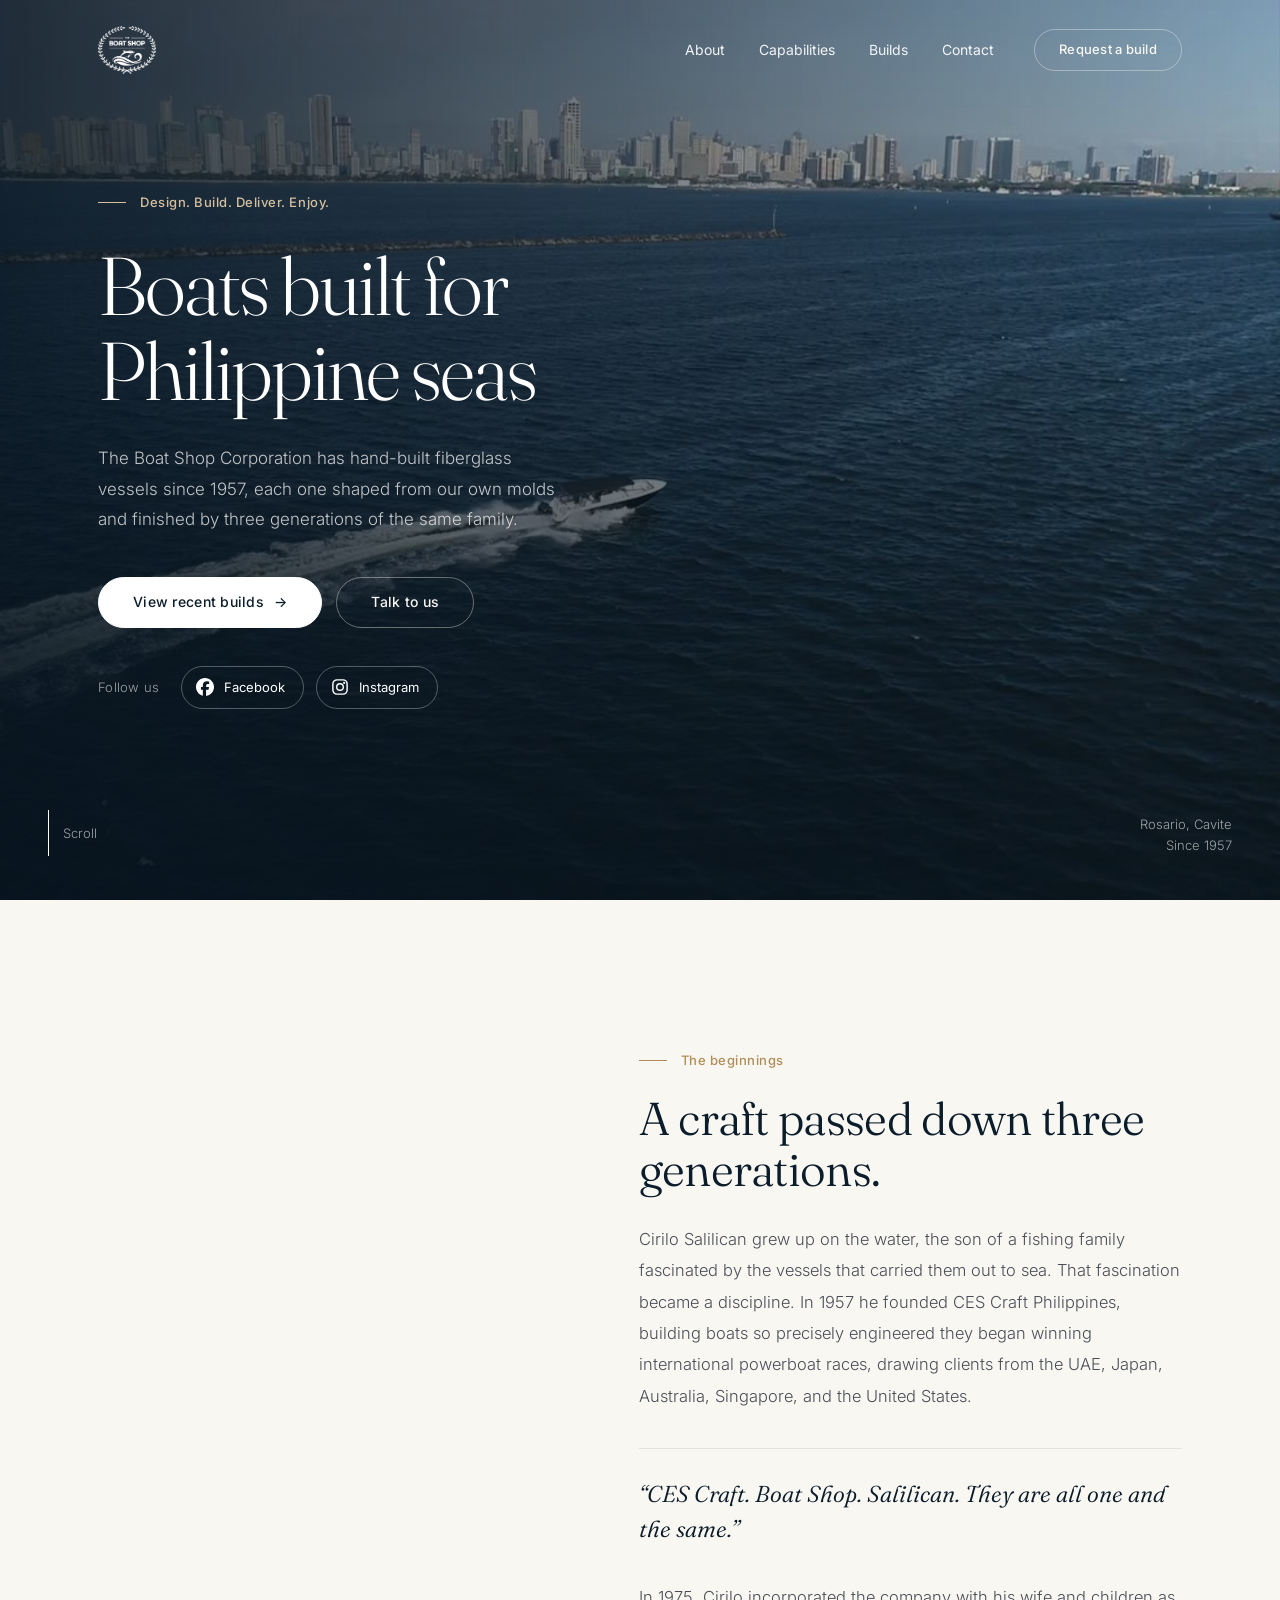
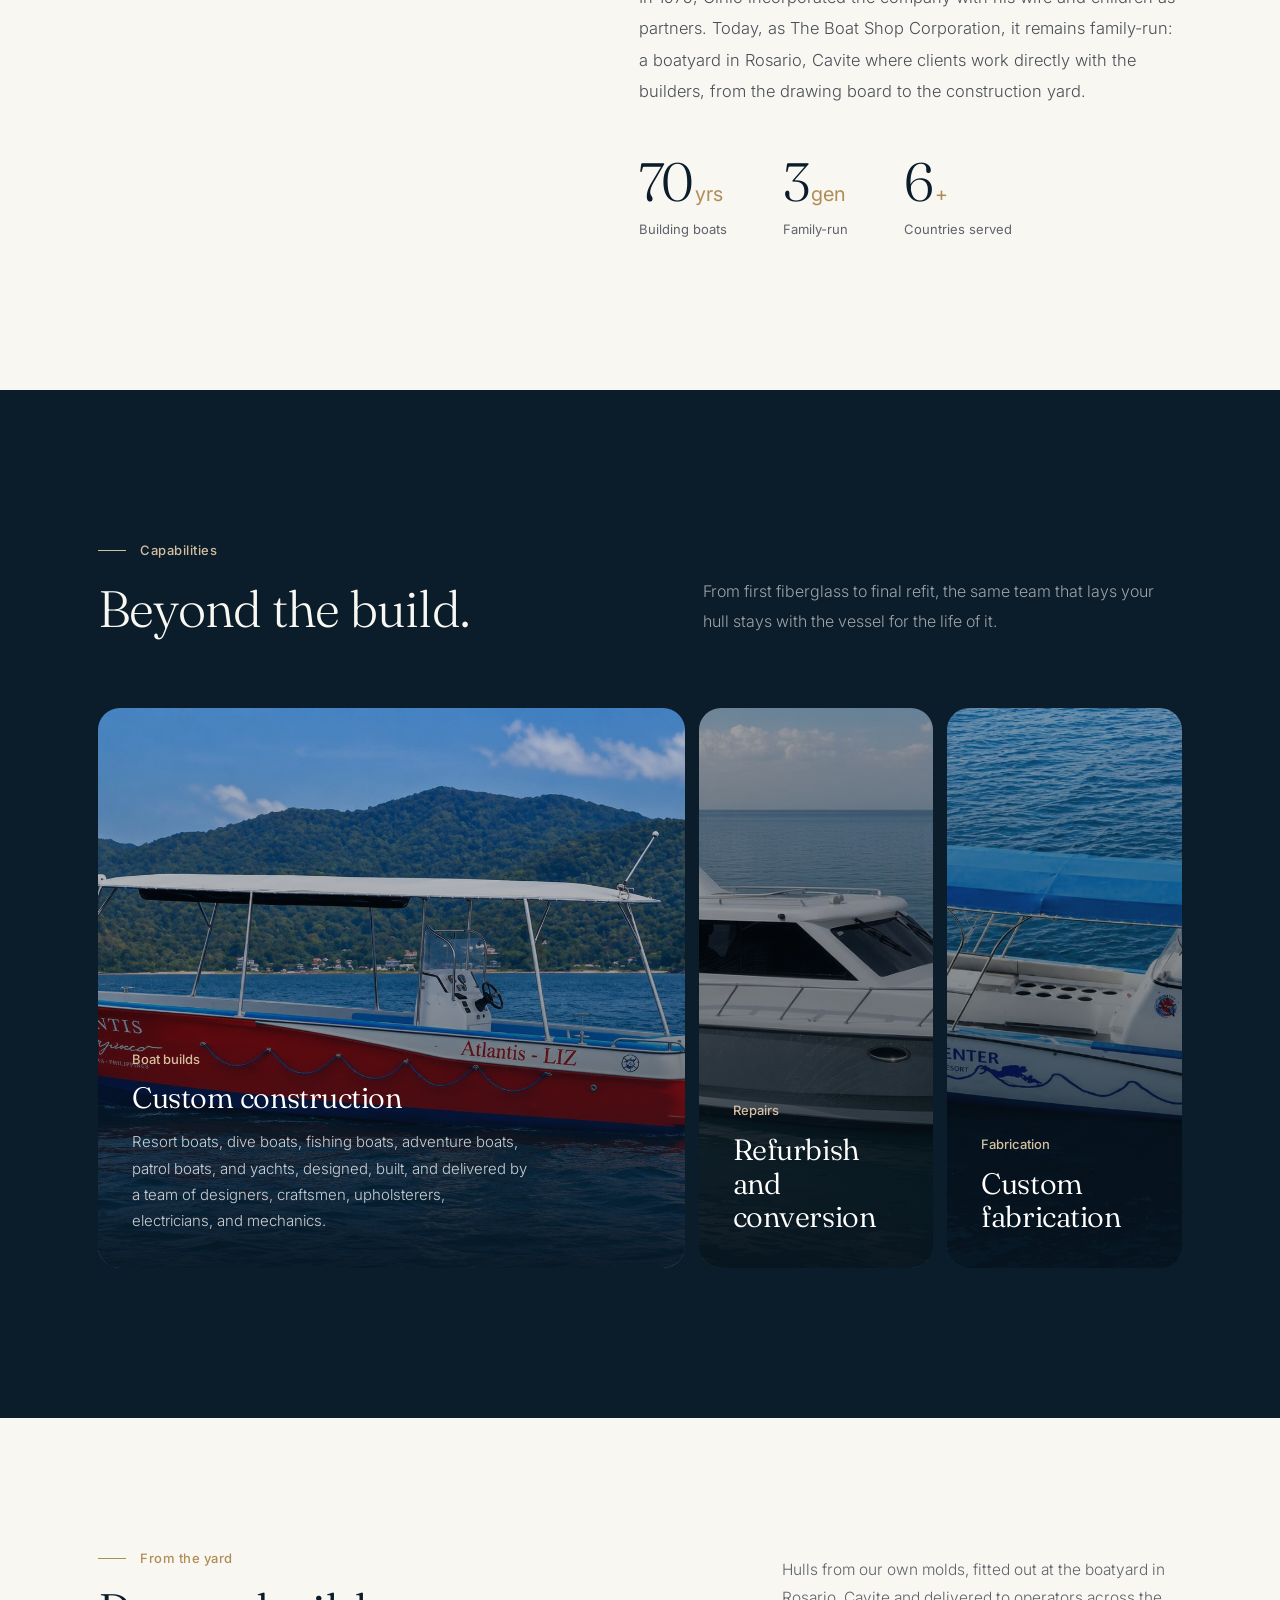
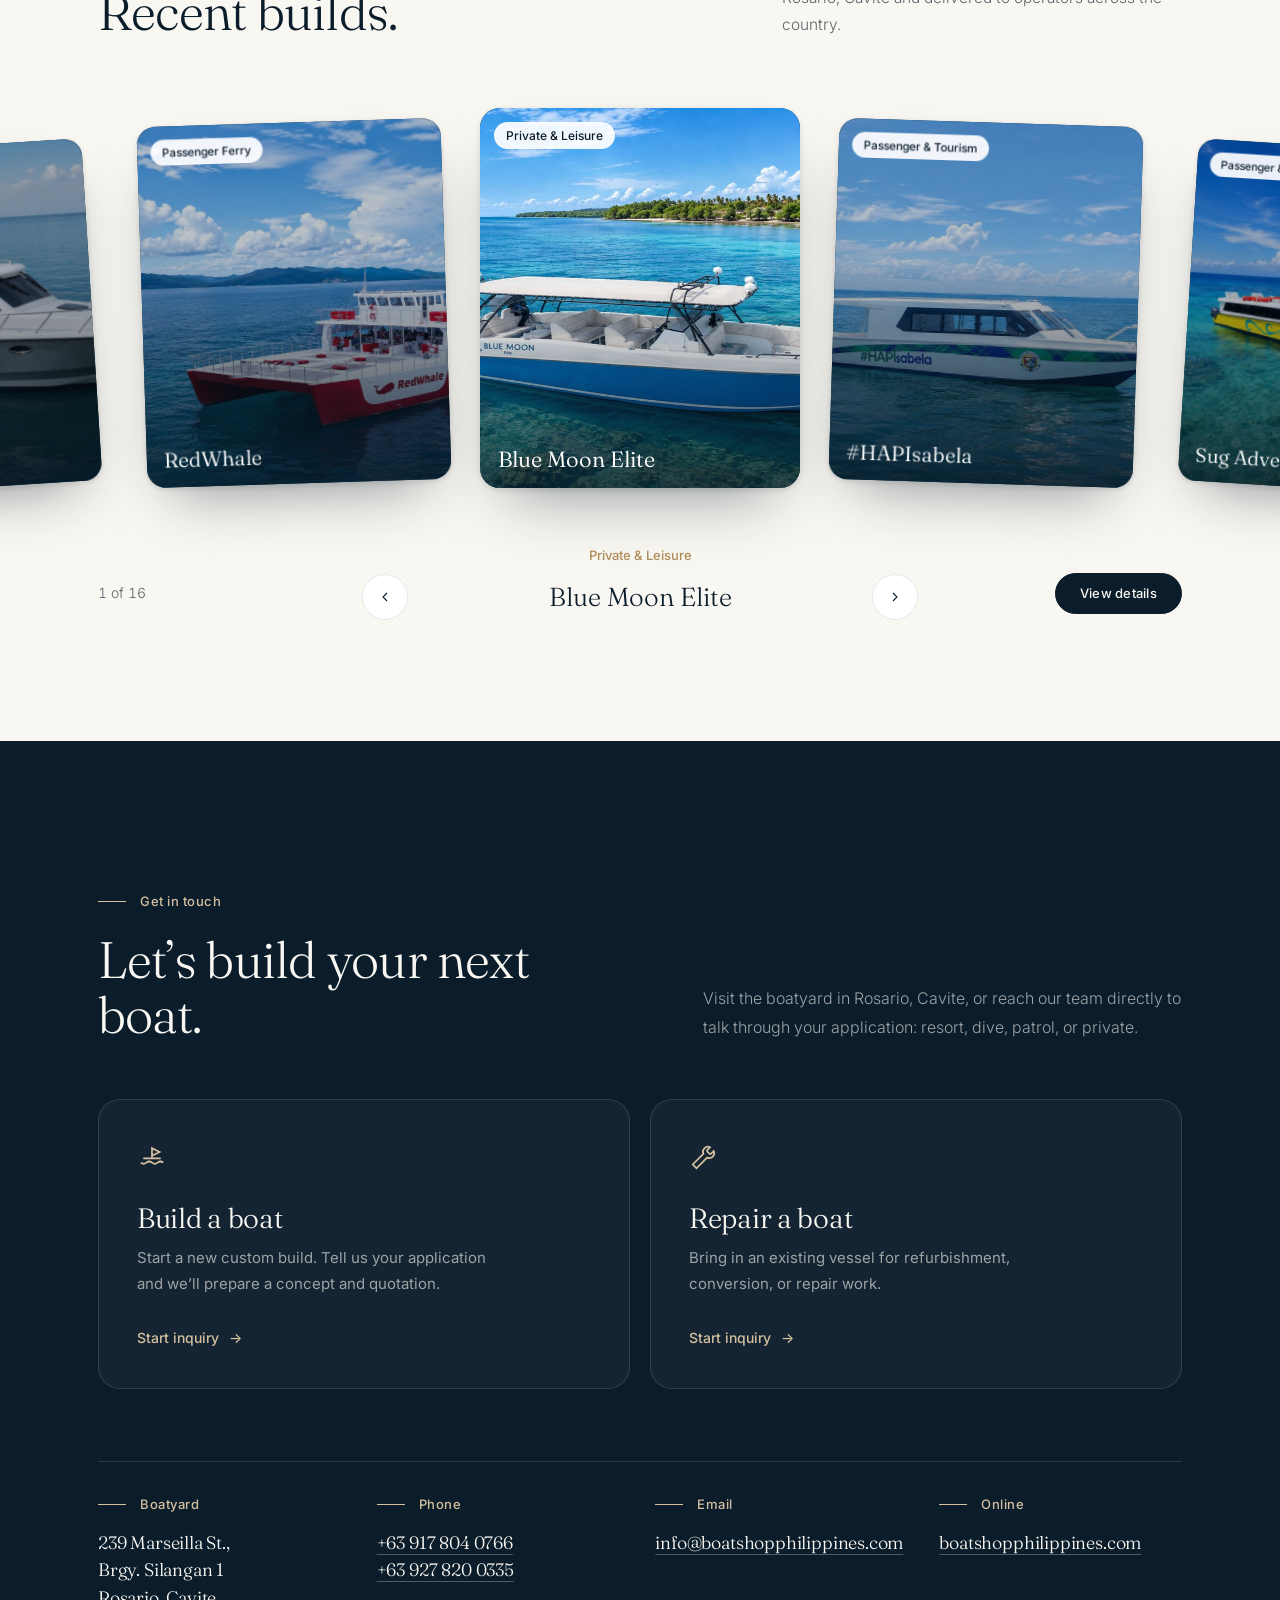
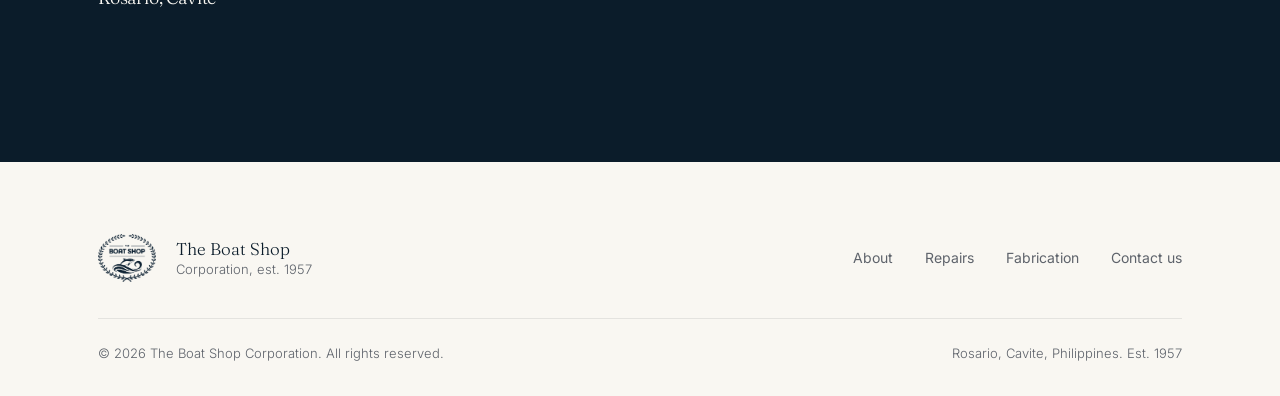
==== index.html @ 8d0f65b3 "Add files via upload" ====
<!DOCTYPE html>
<html lang="en">
<head>
<meta charset="UTF-8"/>
<meta name="viewport" content="width=device-width, initial-scale=1.0"/>
<title>The Boat Shop Corporation | Fiberglass Boat Builders Since 1957</title>
<link rel="icon" type="image/png" href="assets/images/favicon.png"/>
<meta name="description" content="The Boat Shop Corporation is a Filipino, family-run boatbuilder established in 1957. Explore custom fiberglass boats for transport, rescue, dive, patrol, fishing, and leisure in Rosario, Cavite."/>
<meta name="theme-color" content="#0b1c2a"/>
<meta property="og:type" content="website"/>
<meta property="og:title" content="The Boat Shop Corporation | Built for Philippine Seas"/>
<meta property="og:description" content="Custom fiberglass boats, repairs, and marine fabrication from a family-run Filipino boatbuilder since 1957."/>
<meta property="og:image" content="assets/images/hero-poster.jpg"/>
<meta name="twitter:card" content="summary_large_image"/>
<link rel="preconnect" href="https://fonts.googleapis.com">
<link rel="preconnect" href="https://fonts.gstatic.com" crossorigin>
<link href="https://fonts.googleapis.com/css2?family=Fraunces:opsz,wght@9..144,300;9..144,340;9..144,400&family=Inter:wght@300;400;500&display=swap" rel="stylesheet">
<script>
  document.documentElement.classList.add('js');
  try { if (sessionStorage.getItem('tbsc-intro')) document.documentElement.classList.add('no-intro'); } catch (e) {}
</script>
<link rel="stylesheet" href="css/styles.css">
</head>
<body>

<div class="intro" id="intro" aria-hidden="true">
  <img src="assets/images/logo-white.png" alt=""/>
  <div class="bar"></div>
</div>
<div class="progress" id="progress" aria-hidden="true"></div>

<header id="site-header">
  <div class="nav-inner">
    <a href="#top" class="logo-mark" aria-label="The Boat Shop Corporation, home">
      <img class="logo-white-img" src="assets/images/logo-white.png" alt="The Boat Shop Corporation crest"/>
      <img class="logo-navy-img" src="assets/images/logo-navy.png" alt=""/>
    </a>
    <div class="nav-links">
      <nav id="primary-navigation" aria-label="Main navigation">
        <ul>
          <li><a href="#legacy">About</a></li>
          <li><a href="#capabilities">Capabilities</a></li>
          <li><a href="#gallery">Builds</a></li>
          <li><a href="#contact">Contact</a></li>
        </ul>
      </nav>
      <button type="button" class="btn btn-ghost btn-sm js-inquiry-trigger" data-form-url="https://docs.google.com/forms/d/e/1FAIpQLSdglZTCsjjjnS9Xz04HMgk5vo55dq-pGL-_iDdlhTLxzVGUOg/viewform">Request a build</button>
    </div>
    <button class="menu-toggle" type="button" aria-label="Open navigation menu" aria-expanded="false" aria-controls="primary-navigation"><span class="menu-icon" aria-hidden="true">&#9776;</span></button>
  </div>
</header>

<main id="top">

<section class="hero">
  <div class="hero-bg" id="hero-bg">
    <video class="hero-video" id="hero-video" muted loop playsinline preload="metadata" poster="assets/images/hero-poster.jpg" aria-hidden="true"></video>
  </div>
  <div class="hero-inner" id="hero-inner">
    <div class="label hero-fade" style="--d:.05s">Design. Build. Deliver. Enjoy.</div>
    <h1 class="split" id="hero-title">Boats built for <br/>Philippine seas</h1>
    <p class="hero-fade" style="--d:.55s">The Boat Shop Corporation has hand-built fiberglass vessels since 1957, each one shaped from our own molds and finished by three generations of the same family.</p>
    <div class="hero-actions hero-fade" style="--d:.7s">
      <a href="#gallery" class="btn btn-solid"><span>View recent builds</span><span class="arrow" aria-hidden="true">&rarr;</span></a>
      <button type="button" class="btn btn-ghost js-inquiry-trigger" data-form-url="https://docs.google.com/forms/d/e/1FAIpQLSdglZTCsjjjnS9Xz04HMgk5vo55dq-pGL-_iDdlhTLxzVGUOg/viewform">Talk to us</button>
    </div>
    <div class="hero-social hero-fade" style="--d:.85s">
      <span class="hero-social-label">Follow us</span>
      <div class="social-links">
        <a class="social-link" href="https://www.facebook.com/boatshopphilippines" target="_blank" rel="noopener noreferrer" aria-label="The Boat Shop Corporation on Facebook"><svg viewBox="0 0 24 24" width="22" height="22" fill="currentColor" aria-hidden="true" focusable="false"><path d="M9.101 23.691v-7.98H6.627v-3.667h2.474v-1.58c0-4.085 1.848-5.978 5.858-5.978.401 0 .955.042 1.468.103a8.68 8.68 0 0 1 1.141.195v3.325a8.623 8.623 0 0 0-.653-.036 26.805 26.805 0 0 0-.733-.009c-.707 0-1.259.096-1.675.309a1.686 1.686 0 0 0-.679.622c-.258.42-.374.995-.374 1.752v1.297h3.919l-.386 2.103-.287 1.564h-3.246v8.245C19.396 23.238 24 18.179 24 12.044c0-6.627-5.373-12-12-12s-12 5.373-12 12c0 5.628 3.874 10.35 9.101 11.647Z"/></svg><span>Facebook</span></a>
        <a class="social-link" href="https://www.instagram.com/theboatshopcorporation/" target="_blank" rel="noopener noreferrer" aria-label="The Boat Shop Corporation on Instagram"><svg viewBox="0 0 24 24" width="22" height="22" fill="none" stroke="currentColor" stroke-width="1.9" stroke-linecap="round" stroke-linejoin="round" aria-hidden="true" focusable="false"><rect x="2.5" y="2.5" width="19" height="19" rx="5.5"/><circle cx="12" cy="12" r="4.4"/><circle cx="17.6" cy="6.4" r="0.6" fill="currentColor"/></svg><span>Instagram</span></a>
      </div>
    </div>
  </div>
  <div class="scroll-cue hero-fade" style="--d:1s"><i aria-hidden="true"></i><span>Scroll</span></div>
  <div class="hero-since hero-fade" style="--d:1s">Rosario, Cavite<br/>Since 1957</div>
</section>

<section id="legacy" class="section">
  <div class="wrap">
    <div class="legacy-grid">
      <div class="legacy-photo reveal-clip">
        <img src="https://boatshopphilippines.com/wp-content/uploads/2017/10/boatshop-shop.jpg" loading="lazy" decoding="async" alt="Inside The Boat Shop Corporation boatyard" id="legacy-img"/>
      </div>
      <div class="legacy-text">
        <div class="label fade">The beginnings</div>
        <h2 class="split">A craft passed down three generations.</h2>
        <p class="fade">Cirilo Salilican grew up on the water, the son of a fishing family fascinated by the vessels that carried them out to sea. That fascination became a discipline. In 1957 he founded CES Craft Philippines, building boats so precisely engineered they began winning international powerboat races, drawing clients from the UAE, Japan, Australia, Singapore, and the United States.</p>
        <p class="legacy-quote fade">&ldquo;CES Craft. Boat Shop. Salilican. They are all one and the same.&rdquo;</p>
        <p class="fade">In 1975, Cirilo incorporated the company with his wife and children as partners. Today, as The Boat Shop Corporation, it remains family-run: a boatyard in Rosario, Cavite where clients work directly with the builders, from the drawing board to the construction yard.</p>
        <div class="stat-row fade">
          <div class="stat"><div class="num"><b data-count="70" style="font-weight:inherit">70</b><span class="u">yrs</span></div><div class="txt">Building boats</div></div>
          <div class="stat"><div class="num"><b data-count="3" style="font-weight:inherit">3</b><span class="u">gen</span></div><div class="txt">Family-run</div></div>
          <div class="stat"><div class="num"><b data-count="6" style="font-weight:inherit">6</b><span class="u">+</span></div><div class="txt">Countries served</div></div>
        </div>
      </div>
    </div>
  </div>
</section>

<section id="capabilities" class="section navy-bg light-on-dark">
  <div class="wrap">
    <div class="head-row">
      <div>
        <div class="label fade">Capabilities</div>
        <h2 class="split">Beyond the build.</h2>
      </div>
      <p class="lead fade">From first fiberglass to final refit, the same team that lays your hull stays with the vessel for the life of it.</p>
    </div>
    <div class="caps fade" id="caps">
      <article class="cap active" tabindex="0">
        <img src="assets/images/builds/atlantis-liz.jpg" alt="" loading="lazy"/>
        <div class="cap-body">
          <span class="cap-tag">Boat builds</span>
          <h3>Custom construction</h3>
          <p>Resort boats, dive boats, fishing boats, adventure boats, patrol boats, and yachts, designed, built, and delivered by a team of designers, craftsmen, upholsterers, electricians, and mechanics.</p>
        </div>
      </article>
      <article class="cap" tabindex="0">
        <img src="assets/images/builds/manilyn-reyes.jpg" alt="" loading="lazy"/>
        <div class="cap-body">
          <span class="cap-tag">Repairs</span>
          <h3>Refurbish and conversion</h3>
          <p>Upgrading onboard technology, refurbishing interiors, and modernizing hull designs to bring existing vessels up to current standards.</p>
        </div>
      </article>
      <article class="cap" tabindex="0">
        <img src="assets/images/builds/blue-paradive-center.jpg" alt="" loading="lazy"/>
        <div class="cap-body">
          <span class="cap-tag">Fabrication</span>
          <h3>Custom fabrication</h3>
          <p>Bimini tops, wakeboard towers, boat trailers, and structural fiberglass and metal work built to withstand marine environments.</p>
        </div>
      </article>
    </div>
  </div>
</section>

<section id="gallery" class="builds" aria-label="Recent builds">
  <div class="builds-pin">
    <div class="builds-head">
      <div>
        <div class="label fade">From the yard</div>
        <h2 class="split">Recent builds.</h2>
      </div>
      <p class="fade">Hulls from our own molds, fitted out at the boatyard in Rosario, Cavite and delivered to operators across the country.</p>
    </div>
    <div class="deck" id="deck">
        <button type="button" class="card" data-i="0" data-name="Blue Moon Elite" data-app="Private &amp; Leisure" data-engines="2" data-where="" aria-label="Blue Moon Elite, Private &amp; Leisure. View details">
          <img src="assets/images/builds/blue-moon-elite.jpg" alt="Blue Moon Elite, The Boat Shop Corporation build" loading="lazy" decoding="async"/>
          <span class="card-pill">Private &amp; Leisure</span>
          <span class="card-name">Blue Moon Elite</span>
        </button>
        <button type="button" class="card" data-i="1" data-name="#HAPIsabela" data-app="Passenger &amp; Tourism" data-engines="1" data-where="Province of Isabela, Philippines" aria-label="#HAPIsabela, Passenger &amp; Tourism. View details">
          <img src="assets/images/builds/hapisabela.jpg" alt="#HAPIsabela, The Boat Shop Corporation build" loading="lazy" decoding="async"/>
          <span class="card-pill">Passenger &amp; Tourism</span>
          <span class="card-name">#HAPIsabela</span>
        </button>
        <button type="button" class="card" data-i="2" data-name="Sug Adventurer" data-app="Passenger &amp; Tour" data-engines="" data-where="" aria-label="Sug Adventurer, Passenger &amp; Tour. View details">
          <img src="assets/images/builds/sug-adventurer.jpg" alt="Sug Adventurer, The Boat Shop Corporation build" loading="lazy" decoding="async"/>
          <span class="card-pill">Passenger &amp; Tour</span>
          <span class="card-name">Sug Adventurer</span>
        </button>
        <button type="button" class="card" data-i="3" data-name="ABL" data-app="Dive &amp; Sportfishing" data-engines="2" data-where="" aria-label="ABL, Dive &amp; Sportfishing. View details">
          <img src="assets/images/builds/abl.jpg" alt="ABL, The Boat Shop Corporation build" loading="lazy" decoding="async"/>
          <span class="card-pill">Dive &amp; Sportfishing</span>
          <span class="card-name">ABL</span>
        </button>
        <button type="button" class="card" data-i="4" data-name="Atlantis – LIZ" data-app="Dive Operators" data-engines="1" data-where="Puerto Galera, Oriental Mindoro" aria-label="Atlantis – LIZ, Dive Operators. View details">
          <img src="assets/images/builds/atlantis-liz.jpg" alt="Atlantis – LIZ, The Boat Shop Corporation build" loading="lazy" decoding="async"/>
          <span class="card-pill">Dive Operators</span>
          <span class="card-name">Atlantis – LIZ</span>
        </button>
        <button type="button" class="card" data-i="5" data-name="Blue Paradive Center" data-app="Dive Operators" data-engines="1" data-where="" aria-label="Blue Paradive Center, Dive Operators. View details">
          <img src="assets/images/builds/blue-paradive-center.jpg" alt="Blue Paradive Center, The Boat Shop Corporation build" loading="lazy" decoding="async"/>
          <span class="card-pill">Dive Operators</span>
          <span class="card-name">Blue Paradive Center</span>
        </button>
        <button type="button" class="card" data-i="6" data-name="Tech Asia" data-app="Dive &amp; Beach Operations" data-engines="" data-where="" aria-label="Tech Asia, Dive &amp; Beach Operations. View details">
          <img src="assets/images/builds/tech-asia.jpg" alt="Tech Asia, The Boat Shop Corporation build" loading="lazy" decoding="async"/>
          <span class="card-pill">Dive &amp; Beach Operations</span>
          <span class="card-name">Tech Asia</span>
        </button>
        <button type="button" class="card" data-i="7" data-name="Patrol Boat — Outrigger" data-app="Security &amp; Government" data-engines="1" data-where="" aria-label="Patrol Boat — Outrigger, Security &amp; Government. View details">
          <img src="assets/images/builds/patrol-boat-outrigger.jpg" alt="Patrol Boat — Outrigger, The Boat Shop Corporation build" loading="lazy" decoding="async"/>
          <span class="card-pill">Security &amp; Government</span>
          <span class="card-name">Patrol Boat — Outrigger</span>
        </button>
        <button type="button" class="card" data-i="8" data-name="Patrol Boat — Center Console" data-app="Security &amp; Government" data-engines="1" data-where="" aria-label="Patrol Boat — Center Console, Security &amp; Government. View details">
          <img src="assets/images/builds/patrol-boat-center-console.jpg" alt="Patrol Boat — Center Console, The Boat Shop Corporation build" loading="lazy" decoding="async"/>
          <span class="card-pill">Security &amp; Government</span>
          <span class="card-name">Patrol Boat — Center Console</span>
        </button>
        <button type="button" class="card" data-i="9" data-name="Patrol Boat — Cabin Cruiser" data-app="Security &amp; Government" data-engines="2" data-where="" aria-label="Patrol Boat — Cabin Cruiser, Security &amp; Government. View details">
          <img src="assets/images/builds/patrol-boat-cabin-cruiser.jpg" alt="Patrol Boat — Cabin Cruiser, The Boat Shop Corporation build" loading="lazy" decoding="async"/>
          <span class="card-pill">Security &amp; Government</span>
          <span class="card-name">Patrol Boat — Cabin Cruiser</span>
        </button>
        <button type="button" class="card" data-i="10" data-name="Patrol Boat — Tunay at Natural" data-app="Security &amp; Government" data-engines="2" data-where="" aria-label="Patrol Boat — Tunay at Natural, Security &amp; Government. View details">
          <img src="assets/images/builds/patrol-boat-tunay-at-natural.jpg" alt="Patrol Boat — Tunay at Natural, The Boat Shop Corporation build" loading="lazy" decoding="async"/>
          <span class="card-pill">Security &amp; Government</span>
          <span class="card-name">Patrol Boat — Tunay at Natural</span>
        </button>
        <button type="button" class="card" data-i="11" data-name="Sea Ambulance — MDRRMO Panglao" data-app="Medical Evacuation" data-engines="2" data-where="Panglao, Bohol" aria-label="Sea Ambulance — MDRRMO Panglao, Medical Evacuation. View details">
          <img src="assets/images/builds/sea-ambulance-mdrrmo-panglao.jpg" alt="Sea Ambulance — MDRRMO Panglao, The Boat Shop Corporation build" loading="lazy" decoding="async"/>
          <span class="card-pill">Medical Evacuation</span>
          <span class="card-name">Sea Ambulance — MDRRMO Panglao</span>
        </button>
        <button type="button" class="card" data-i="12" data-name="Sea Ambulance — Tunay at Natural" data-app="Medical Evacuation" data-engines="1" data-where="" aria-label="Sea Ambulance — Tunay at Natural, Medical Evacuation. View details">
          <img src="assets/images/builds/sea-ambulance-tunay-at-natural.jpg" alt="Sea Ambulance — Tunay at Natural, The Boat Shop Corporation build" loading="lazy" decoding="async"/>
          <span class="card-pill">Medical Evacuation</span>
          <span class="card-name">Sea Ambulance — Tunay at Natural</span>
        </button>
        <button type="button" class="card" data-i="13" data-name="Calista" data-app="Private &amp; Fishing" data-engines="2" data-where="" aria-label="Calista, Private &amp; Fishing. View details">
          <img src="assets/images/builds/calista.jpg" alt="Calista, The Boat Shop Corporation build" loading="lazy" decoding="async"/>
          <span class="card-pill">Private &amp; Fishing</span>
          <span class="card-name">Calista</span>
        </button>
        <button type="button" class="card" data-i="14" data-name="Manilyn Reyes" data-app="Private &amp; Leisure" data-engines="2" data-where="" aria-label="Manilyn Reyes, Private &amp; Leisure. View details">
          <img src="assets/images/builds/manilyn-reyes.jpg" alt="Manilyn Reyes, The Boat Shop Corporation build" loading="lazy" decoding="async"/>
          <span class="card-pill">Private &amp; Leisure</span>
          <span class="card-name">Manilyn Reyes</span>
        </button>
        <button type="button" class="card" data-i="15" data-name="RedWhale" data-app="Passenger Ferry" data-engines="" data-where="" aria-label="RedWhale, Passenger Ferry. View details">
          <img src="assets/images/builds/redwhale.jpg" alt="RedWhale, The Boat Shop Corporation build" loading="lazy" decoding="async"/>
          <span class="card-pill">Passenger Ferry</span>
          <span class="card-name">RedWhale</span>
        </button>
    </div>
    <div class="builds-foot">
      <div class="deck-count" id="deck-count">1 of 16</div>
      <div class="deck-caption" id="deck-caption" aria-live="polite">
        <div class="c-app" id="c-app">&nbsp;</div>
        <div class="c-row">
          <button type="button" class="m-btn c-arrow" id="deck-prev" aria-label="Previous build"><svg width="16" height="16" viewBox="0 0 24 24" fill="none" stroke="currentColor" stroke-width="1.6" aria-hidden="true"><path d="M15 6l-6 6 6 6"/></svg></button>
          <div class="c-name" id="c-name">&nbsp;</div>
          <button type="button" class="m-btn c-arrow" id="deck-next" aria-label="Next build"><svg width="16" height="16" viewBox="0 0 24 24" fill="none" stroke="currentColor" stroke-width="1.6" aria-hidden="true"><path d="M9 6l6 6-6 6"/></svg></button>
        </div>
      </div>
      <div class="deck-cta"><button type="button" class="btn btn-navy btn-sm" id="deck-open">View details</button></div>
    </div>
  </div>
</section>

<section id="contact" class="section navy-bg light-on-dark">
  <div class="wrap">
    <div class="head-row" style="margin-bottom:56px;">
      <div>
        <div class="label fade">Get in touch</div>
        <h2 class="split">Let&rsquo;s build your next boat.</h2>
      </div>
      <p class="lead fade">Visit the boatyard in Rosario, Cavite, or reach our team directly to talk through your application: resort, dive, patrol, or private.</p>
    </div>
    <div class="inquiry-cards fade">
      <button type="button" class="inquiry-card js-inquiry-trigger" data-form-url="https://docs.google.com/forms/d/e/1FAIpQLSdglZTCsjjjnS9Xz04HMgk5vo55dq-pGL-_iDdlhTLxzVGUOg/viewform">
        <span class="inquiry-icon"><svg width="30" height="30" viewBox="0 0 24 24" fill="none" stroke="currentColor" stroke-width="1.4"><path d="M3 16.5c1.5 1.2 3 1.2 4.5 0s3-1.2 4.5 0 3 1.2 4.5 0 3-1.2 4.5 0"/><path d="M5 13 19 13"/><path d="M12 13V5l6 3-6 3"/></svg></span>
        <span class="inquiry-title">Build a boat</span>
        <span class="inquiry-desc">Start a new custom build. Tell us your application and we&rsquo;ll prepare a concept and quotation.</span>
        <span class="inquiry-arrow">Start inquiry <i aria-hidden="true">&rarr;</i></span>
      </button>
      <button type="button" class="inquiry-card js-inquiry-trigger" data-form-url="https://docs.google.com/forms/d/e/1FAIpQLSdTlH8OLP0uCBGl0tUjUernNv5gksFTtBsg7QxEzMsLUBcDBw/viewform">
        <span class="inquiry-icon"><svg width="30" height="30" viewBox="0 0 24 24" fill="none" stroke="currentColor" stroke-width="1.4"><path d="M14.7 6.3a1 1 0 0 0 0 1.4l1.6 1.6a1 1 0 0 0 1.4 0l2.1-2.1a4 4 0 0 1-5.3 5.3L6 21l-3-3 8.5-8.5a4 4 0 0 1 5.3-5.3l-2.1 2.1z"/></svg></span>
        <span class="inquiry-title">Repair a boat</span>
        <span class="inquiry-desc">Bring in an existing vessel for refurbishment, conversion, or repair work.</span>
        <span class="inquiry-arrow">Start inquiry <i aria-hidden="true">&rarr;</i></span>
      </button>
    </div>
    <div class="contact-grid fade">
      <div class="contact-item"><div class="label">Boatyard</div><div class="val">239 Marseilla St.,<br/>Brgy. Silangan 1<br/>Rosario, Cavite</div></div>
      <div class="contact-item"><div class="label">Phone</div><div class="val"><a href="tel:+639178040766">+63 917 804 0766</a><br/><a href="tel:+639278200335">+63 927 820 0335</a></div></div>
      <div class="contact-item"><div class="label">Email</div><div class="val"><a href="mailto:info@boatshopphilippines.com">info@boatshopphilippines.com</a></div></div>
      <div class="contact-item"><div class="label">Online</div><div class="val"><a href="https://boatshopphilippines.com" target="_blank" rel="noopener noreferrer">boatshopphilippines.com</a></div></div>
    </div>
  </div>
</section>

</main>

<footer>
  <div class="wrap">
    <div class="footer-top">
      <div class="footer-brand">
        <a href="#top" class="logo-mark" aria-label="The Boat Shop Corporation, home"><img class="logo-navy-img" style="opacity:1" src="assets/images/logo-navy.png" alt="The Boat Shop Corporation crest"/></a>
        <span class="footer-name">The Boat Shop<small>Corporation, est. 1957</small></span>
      </div>
      <nav class="footer-nav" aria-label="Footer navigation">
        <ul>
          <li><a href="#legacy">About</a></li>
          <li><a href="#capabilities">Repairs</a></li>
          <li><a href="#capabilities">Fabrication</a></li>
          <li><a href="#contact">Contact us</a></li>
        </ul>
      </nav>
    </div>
    <div class="footer-bottom">
      <span>&copy; 2026 The Boat Shop Corporation. All rights reserved.</span>
      <span>Rosario, Cavite, Philippines. Est. 1957</span>
    </div>
  </div>
</footer>

<!-- Build detail -->
<div class="modal" id="modal" role="dialog" aria-modal="true" aria-labelledby="m-title" aria-hidden="true">
  <div class="modal-scrim" id="modal-scrim"></div>
  <div class="modal-panel" id="modal-panel">
    <button type="button" class="m-btn modal-close" id="m-close" aria-label="Close details"><svg width="16" height="16" viewBox="0 0 24 24" fill="none" stroke="currentColor" stroke-width="1.8" stroke-linecap="round"><path d="M6 6l12 12M18 6 6 18"/></svg></button>
    <div class="modal-media" id="m-media"><img id="m-img" src="" alt=""/></div>
    <div class="modal-body" id="m-body">
      <div class="modal-app" id="m-app"></div>
      <h3 id="m-title"></h3>
      <div class="specs" id="m-specs"></div>
      <p class="modal-note">Length, beam, capacity, engine and fuel details are shared on request, configured to your operation.</p>
      <div class="modal-actions">
        <button type="button" class="btn btn-navy btn-sm js-inquiry-trigger" data-form-url="https://docs.google.com/forms/d/e/1FAIpQLSdglZTCsjjjnS9Xz04HMgk5vo55dq-pGL-_iDdlhTLxzVGUOg/viewform">Ask about a similar build</button>
        <div class="modal-nav">
          <button type="button" class="m-btn" id="m-prev" aria-label="Previous build"><svg width="16" height="16" viewBox="0 0 24 24" fill="none" stroke="currentColor" stroke-width="1.6"><path d="M15 6l-6 6 6 6"/></svg></button>
          <button type="button" class="m-btn" id="m-next" aria-label="Next build"><svg width="16" height="16" viewBox="0 0 24 24" fill="none" stroke="currentColor" stroke-width="1.6"><path d="M9 6l6 6-6 6"/></svg></button>
        </div>
      </div>
    </div>
  </div>
</div>

<script src="js/main.js" defer></script>
</body>
</html>
---- css/styles.css ----
/* ==========================================================================
   The Boat Shop Corporation — premium build
   Tokens, base, components, then one block per section.
   ========================================================================== */

:root{
  --navy:#0B1C2A;
  --navy-deep:#07141F;
  --navy-2:#102a3d;
  --ivory:#F9F7F2;
  --ivory-2:#F0EBE3;
  --brass:#B08D57;
  --brass-light:#D4C0A0;
  --ink:#1A1E24;
  --mute:#5E636B;
  --line:rgba(11,28,42,.09);
  --line-light:rgba(255,255,255,.12);
  --ease-out:cubic-bezier(.2,.8,.2,1);
  --ease-io:cubic-bezier(.7,0,.2,1);
  --radius:22px;
  --gutter:48px;
  --display:'Fraunces',Georgia,serif;
}

*{box-sizing:border-box;}
html{scroll-behavior:smooth; scroll-padding-top:88px;}
body{
  margin:0; background:var(--ivory); color:var(--ink);
  font-family:'Inter',system-ui,sans-serif; font-weight:300; line-height:1.6;
  -webkit-font-smoothing:antialiased; -moz-osx-font-smoothing:grayscale; text-rendering:optimizeLegibility;
}
body.is-locked{overflow:hidden;}
h1,h2,h3,h4{font-family:var(--display); font-weight:340; margin:0; letter-spacing:-.015em; color:var(--navy);}
a{color:inherit; text-decoration:none;}
img{max-width:100%; display:block;}
button{font-family:inherit;}
::selection{color:#fff; background:#8b744f;}
a:focus-visible, button:focus-visible, [tabindex]:focus-visible{outline:2px solid var(--brass); outline-offset:4px;}
.sr-only{position:absolute; width:1px; height:1px; overflow:hidden; clip:rect(0 0 0 0); white-space:nowrap;}

.wrap{max-width:1180px; margin:0 auto; padding:0 var(--gutter);}
.section{padding:150px 0;}
.navy-bg{background:var(--navy); color:var(--ivory);}
.navy-bg h2,.navy-bg h3{color:var(--ivory);}

/* Small label: sentence case, brass, with a short rule */
.label{
  font-size:13px; letter-spacing:.04em; font-weight:500; color:var(--brass);
  display:flex; align-items:center; gap:14px;
}
.label::before{content:''; width:28px; height:1px; background:currentColor; flex-shrink:0;}
.light-on-dark .label,.hero .label{color:var(--brass-light);}

/* ---------- Buttons ---------- */
.btn{
  position:relative; overflow:hidden; isolation:isolate;
  display:inline-flex; align-items:center; justify-content:center; gap:10px;
  padding:16px 34px; border-radius:999px;
  font-size:14px; line-height:1.2; letter-spacing:.02em; font-weight:500;
  border:1px solid transparent; cursor:pointer; -webkit-appearance:none; appearance:none;
  transition:color .45s var(--ease-out), border-color .45s var(--ease-out), transform .45s var(--ease-out);
  touch-action:manipulation;
}
.btn::before{
  content:''; position:absolute; inset:0; z-index:-1; border-radius:inherit;
  transform:translateY(101%); transition:transform .55s var(--ease-out);
}
.btn:hover::before,.btn:focus-visible::before{transform:translateY(0);}
.btn-solid{background:#fff; color:var(--navy); border-color:#fff;}
.btn-solid::before{background:var(--brass-light);}
.btn-ghost{background:transparent; color:var(--ivory); border-color:rgba(249,247,242,.38);}
.btn-ghost::before{background:rgba(249,247,242,.14);}
.btn-ghost:hover{border-color:var(--ivory);}
.btn-navy{background:var(--navy); color:var(--ivory); border-color:var(--navy);}
.btn-navy::before{background:var(--brass);}
.btn-sm{padding:12px 24px; font-size:13px;}
.btn .arrow{display:inline-block; transition:transform .45s var(--ease-out);}
.btn:hover .arrow{transform:translateX(4px);}

/* ---------- Motion primitives (only active when JS has loaded) ---------- */
.js .fade{opacity:0; transform:translateY(16px); transition:opacity .9s var(--ease-out), transform .9s var(--ease-out); transition-delay:var(--d,0s);}
.js .fade.in{opacity:1; transform:none;}

.w{display:inline-block; overflow:hidden; vertical-align:top; padding-bottom:.12em; margin-bottom:-.12em;}
.w > span{display:inline-block;}
.js .split .w > span{transform:translateY(112%); transition:transform 1.05s var(--ease-out); transition-delay:calc(var(--i,0) * 55ms + var(--base,0ms));}
.js .split.in .w > span{transform:none;}

/* ---------- Scroll progress ---------- */
.progress{position:fixed; left:0; top:0; height:2px; width:100%; z-index:1100; background:var(--brass); transform:scaleX(0); transform-origin:0 50%; pointer-events:none;}

/* ---------- Intro curtain ---------- */
.intro{
  position:fixed; inset:0; z-index:2000; background:var(--navy-deep);
  display:none; align-items:center; justify-content:center; flex-direction:column; gap:22px;
  transition:transform 1s var(--ease-io);
}
.js .intro{display:flex;}
.js.no-intro .intro{display:none;}
.intro img{width:92px; opacity:0; transform:translateY(10px); animation:introLogo .9s .15s var(--ease-out) forwards;}
.intro .bar{width:120px; height:1px; background:rgba(255,255,255,.18); position:relative; overflow:hidden;}
.intro .bar::after{content:''; position:absolute; inset:0; background:var(--brass-light); transform:translateX(-100%); animation:introBar 1.1s .25s var(--ease-io) forwards;}
.intro.out{transform:translateY(-100%);}
@keyframes introLogo{to{opacity:1; transform:none;}}
@keyframes introBar{to{transform:none;}}

/* ---------- Header ---------- */
#site-header{
  position:fixed; top:0; left:0; right:0; z-index:1000; padding:26px 0;
  transition:transform .6s var(--ease-out), background .4s ease, padding .4s ease, box-shadow .4s ease;
}
#site-header.solid{
  background:rgba(249,247,242,.86); backdrop-filter:blur(18px) saturate(1.3); -webkit-backdrop-filter:blur(18px) saturate(1.3);
  padding:12px 0; box-shadow:0 1px 0 var(--line);
}
#site-header.hide{transform:translateY(-110%);}
.nav-inner{display:flex; align-items:center; justify-content:space-between; max-width:1180px; margin:0 auto; padding:0 var(--gutter);}
.logo-mark{display:block; position:relative; height:48px; width:58px;}
.logo-mark img{height:48px; width:auto; position:absolute; left:0; top:0; transition:opacity .45s ease;}
.logo-mark .logo-navy-img{opacity:0;}
#site-header.solid .logo-white-img{opacity:0;}
#site-header.solid .logo-navy-img{opacity:1;}
.nav-links{display:flex; align-items:center; gap:40px;}
nav ul{list-style:none; display:flex; gap:34px; margin:0; padding:0;}
nav a{position:relative; color:rgba(255,255,255,.92); font-size:14px; font-weight:400; transition:color .4s ease;}
nav a::after{content:''; position:absolute; left:0; right:0; bottom:-5px; height:1px; background:currentColor; transform:scaleX(0); transform-origin:100% 50%; transition:transform .5s var(--ease-out);}
nav a:hover::after{transform:scaleX(1); transform-origin:0 50%;}
#site-header.solid nav a{color:var(--navy);}
#site-header.solid .btn-ghost{color:var(--navy); border-color:rgba(11,28,42,.3);}
#site-header.solid .btn-ghost::before{background:rgba(11,28,42,.07);}
#site-header.solid .btn-ghost:hover{border-color:var(--navy);}
.menu-toggle{display:none;}

/* ---------- Hero ---------- */
.hero{position:relative; height:100vh; min-height:700px; display:flex; align-items:center; overflow:hidden; background:var(--navy-deep);}
.hero-bg{position:absolute; inset:-6% 0 -6%; will-change:transform; background:#0b1c2a url('../assets/images/hero-poster.jpg') center/cover no-repeat;}
.hero-video{position:absolute; inset:0; width:100%; height:100%; object-fit:cover; object-position:center 40%;}
.hero-bg::after{
  content:''; position:absolute; inset:0; pointer-events:none;
  background:linear-gradient(90deg, rgba(7,20,31,.84) 0%, rgba(7,20,31,.55) 48%, rgba(7,20,31,.14) 100%), linear-gradient(0deg, rgba(7,20,31,.6), transparent 55%);
}
.hero-inner{position:relative; z-index:2; width:100%; max-width:1180px; margin:0 auto; padding:0 var(--gutter); will-change:transform,opacity;}
.hero .label{margin-bottom:30px;}
.hero h1{color:#fff; font-size:clamp(44px,6.4vw,92px); line-height:1.04; font-weight:300; letter-spacing:-.025em; max-width:17ch;}
.hero p{color:rgba(255,255,255,.74); font-size:17px; line-height:1.8; max-width:46ch; margin:30px 0 42px;}
.hero-actions{display:flex; gap:14px; flex-wrap:wrap;}
.scroll-cue{position:absolute; left:var(--gutter); bottom:44px; z-index:2; display:flex; align-items:center; gap:14px; color:rgba(255,255,255,.6); font-size:13px;}
.scroll-cue i{display:block; width:1px; height:46px; background:rgba(255,255,255,.25); position:relative; overflow:hidden;}
.scroll-cue i::after{content:''; position:absolute; left:0; top:0; width:1px; height:100%; background:#fff; animation:cue 2.4s var(--ease-io) infinite;}
@keyframes cue{0%{transform:translateY(-100%);}60%,100%{transform:translateY(100%);}}
.hero-since{position:absolute; right:var(--gutter); bottom:44px; z-index:2; color:rgba(255,255,255,.6); font-size:13px; text-align:right;}

.hero-social{display:flex; align-items:center; gap:22px; flex-wrap:wrap; margin-top:38px;}
.hero-social-label{font-size:13px; color:rgba(255,255,255,.6); letter-spacing:.02em;}
.hero .social-link{color:#fff; border-color:rgba(255,255,255,.3); padding:10px 18px 10px 14px; font-size:13px; gap:10px;}
.hero .social-link svg{width:18px; height:18px;}

/* hero entrance */
.js .hero .hero-fade{opacity:0; transform:translateY(18px); transition:opacity 1s var(--ease-out), transform 1s var(--ease-out); transition-delay:var(--d,0s);}
.js .hero .split .w > span{transition-delay:calc(var(--i,0) * 70ms + .1s);}
.js body.ready .hero .hero-fade{opacity:1; transform:none;}
.js .hero-bg{transform:scale(1.12); transition:transform 2.6s var(--ease-out);}
.js body.ready .hero-bg{transform:scale(1);}

/* ---------- Legacy ---------- */
.legacy-grid{display:grid; grid-template-columns:.9fr 1.1fr; gap:96px; align-items:center;}
.legacy-photo{position:relative; border-radius:var(--radius); overflow:hidden; height:600px; background:var(--ivory-2);}
.js .legacy-photo{clip-path:inset(0 0 100% 0 round 22px); transition:clip-path 1.5s var(--ease-io);}
.js .legacy-photo.in{clip-path:inset(0 0 0 0 round 22px);}
.legacy-photo img{position:absolute; left:0; top:-8%; width:100%; height:116%; object-fit:cover; will-change:transform;}
.legacy-text h2{font-size:clamp(32px,3.6vw,50px); line-height:1.12; margin:22px 0 28px; font-weight:320;}
.legacy-text p{font-size:16.5px; line-height:1.9; color:#4A4F57; margin:0 0 22px; max-width:60ch;}
.legacy-text .legacy-quote{font-family:var(--display); font-style:italic; font-weight:340; font-size:23px; line-height:1.5; color:var(--navy); margin:36px 0; padding-top:28px; border-top:1px solid var(--line);}
.stat-row{display:flex; gap:56px; margin-top:48px;}
.stat .num{font-family:var(--display); font-weight:300; font-size:54px; line-height:1; color:var(--navy); display:flex; align-items:baseline; gap:3px; letter-spacing:-.03em; font-variant-numeric:tabular-nums;}
.stat .num span.u{color:var(--brass); font-size:20px; font-family:'Inter',sans-serif; font-weight:400; letter-spacing:0;}
.stat .txt{font-size:13px; color:var(--mute); margin-top:10px; font-weight:400;}

/* ---------- Section heads ---------- */
.head-row{display:grid; grid-template-columns:1fr .9fr; gap:72px; margin-bottom:72px; align-items:end;}
.head-row h2{font-size:clamp(34px,4vw,58px); line-height:1.08; font-weight:300; margin-top:20px;}
.head-row .lead{font-size:16px; line-height:1.85; color:var(--mute); margin:0; max-width:52ch;}
.navy-bg .head-row .lead{color:rgba(249,247,242,.62);}

/* ---------- Capabilities: expanding panels ---------- */
.caps{display:flex; gap:14px; height:560px;}
.cap{
  position:relative; flex:1 1 0; min-width:0; overflow:hidden; border-radius:var(--radius);
  cursor:pointer; color:#fff; background:var(--navy-2);
  transition:flex-grow .9s var(--ease-out);
}
.cap.active{flex-grow:2.5;}
.cap img{position:absolute; inset:0; width:100%; height:100%; object-fit:cover; transform:scale(1.12); transition:transform 1.4s var(--ease-out), filter .8s ease; filter:saturate(.85) brightness(.78);}
.cap.active img{transform:scale(1); filter:saturate(1) brightness(.9);}
.cap::after{content:''; position:absolute; inset:0; background:linear-gradient(0deg, rgba(7,20,31,.92) 0%, rgba(7,20,31,.35) 48%, rgba(7,20,31,.05) 100%);}
.cap-body{position:absolute; left:0; right:0; bottom:0; z-index:2; padding:34px; }
.cap-tag{display:inline-block; font-size:13px; color:var(--brass-light); margin-bottom:12px; font-weight:500;}
.cap h3{color:#fff; font-size:clamp(24px,2.3vw,32px); line-height:1.15; text-wrap:balance;}
.cap p{margin:0; color:rgba(255,255,255,.78); font-size:15px; line-height:1.75; max-width:44ch; max-height:0; opacity:0; transform:translateY(12px); overflow:hidden; transition:max-height .9s var(--ease-out), opacity .6s ease, transform .8s var(--ease-out), margin .6s ease;}
.cap.active p{max-height:220px; opacity:1; transform:none; margin-top:14px; transition-delay:0s,.2s,.2s,0s;}

/* ---------- Recent builds: arrow-driven carousel (no scroll-jacking) ---------- */
.builds{position:relative; background:var(--ivory); padding:130px 0 100px; overflow:hidden;}
.builds-head{display:flex; align-items:flex-end; justify-content:space-between; gap:40px; max-width:1180px; width:100%; margin:0 auto 24px; padding:0 var(--gutter);}
.builds-head h2{font-size:clamp(34px,4vw,56px); line-height:1.06; font-weight:300; margin-top:16px;}
.builds-head p{margin:0; max-width:40ch; font-size:15.5px; line-height:1.8; color:var(--mute);}
.deck{position:relative; height:calc(var(--ch) + 90px); --cw:320px; --ch:380px; touch-action:pan-y; user-select:none; -webkit-user-select:none;}
.card{
  position:absolute; left:50%; top:50%;
  width:var(--cw); height:var(--ch); margin:calc(var(--ch) / -2) 0 0 calc(var(--cw) / -2);
  border:0; padding:0; border-radius:20px; overflow:hidden; cursor:pointer; text-align:left; color:#fff;
  background:var(--navy-2); box-shadow:0 30px 60px -28px rgba(11,28,42,.5), 0 2px 6px rgba(11,28,42,.12);
  will-change:transform; transition:transform .8s var(--ease-out), opacity .6s ease;
}
.card img{position:absolute; left:-12%; top:0; width:124%; max-width:none; height:100%; object-fit:cover; will-change:transform; transition:transform .8s var(--ease-out); pointer-events:none;}
.card::after{content:''; position:absolute; inset:0; background:linear-gradient(0deg, rgba(7,20,31,.78) 0%, rgba(7,20,31,0) 52%); transition:background .6s ease;}
.card:not(.is-active)::after{background:linear-gradient(0deg, rgba(7,20,31,.85) 0%, rgba(7,20,31,.25) 60%);}
.card-pill{position:absolute; left:14px; top:14px; z-index:2; background:rgba(255,255,255,.92); color:var(--navy); font-size:12px; font-weight:500; padding:6px 12px; border-radius:999px; max-width:calc(100% - 28px); overflow:hidden; text-overflow:ellipsis; white-space:nowrap;}
.card-name{position:absolute; left:18px; right:18px; bottom:16px; z-index:2; font-family:var(--display); font-size:22px; line-height:1.2; font-weight:340;}
.builds-foot{max-width:1180px; width:100%; margin:12px auto 0; padding:0 var(--gutter); display:grid; grid-template-columns:1fr auto 1fr; align-items:center; gap:24px;}
.deck-count{font-size:14px; color:var(--mute); font-variant-numeric:tabular-nums;}
.deck-caption{text-align:center; min-height:96px;}
.deck-caption .c-app{font-size:13px; color:var(--brass); font-weight:500;}
.c-row{display:flex; align-items:center; justify-content:center; gap:22px; margin-top:8px;}
.deck-caption .c-name{font-family:var(--display); font-size:26px; color:var(--navy); line-height:1.2; width:min(420px,46vw); text-align:center;}
.c-arrow{flex-shrink:0;}
.deck-caption .c-app,.deck-caption .c-name{transition:opacity .3s ease, transform .5s var(--ease-out);}
.deck-caption.swap .c-app,.deck-caption.swap .c-name{opacity:0; transform:translateY(8px);}
.deck-cta{justify-self:end;}

/* ---------- Build detail modal ---------- */
.modal{position:fixed; inset:0; z-index:1500; display:none; align-items:center; justify-content:center; padding:24px;}
.modal.open{display:flex;}
.modal-scrim{position:absolute; inset:0; background:rgba(7,20,31,.78); backdrop-filter:blur(10px); -webkit-backdrop-filter:blur(10px); opacity:0; transition:opacity .5s ease;}
.modal.show .modal-scrim{opacity:1;}
.modal-panel{
  position:relative; z-index:2; width:min(1080px,100%); max-height:calc(100vh - 48px);
  display:grid; grid-template-columns:1.1fr 1fr; background:var(--ivory); border-radius:28px; overflow:hidden;
  opacity:0; transition:opacity .3s ease;
}
.modal.show .modal-panel{opacity:1;}
.modal-media{position:relative; min-height:520px; background:var(--navy-2); overflow:hidden; transform-origin:0 0;}
.modal-media img{position:absolute; inset:0; width:100%; height:100%; object-fit:cover;}
.modal-body{padding:48px 44px 40px; display:flex; flex-direction:column; overflow-y:auto; transition:opacity .3s ease, transform .5s var(--ease-out);}
.modal-body.swap{opacity:0; transform:translateY(10px);}
.modal-app{font-size:13px; color:var(--brass); font-weight:500;}
.modal-body h3{font-size:clamp(28px,3vw,40px); line-height:1.1; margin:10px 0 26px; font-weight:320;}
.spec{display:flex; justify-content:space-between; gap:20px; padding:15px 0; border-bottom:1px solid var(--line); font-size:15px;}
.specs{border-top:1px solid var(--line);}
.spec span:first-child{color:var(--mute);}
.spec span:last-child{color:var(--navy); font-weight:500; text-align:right;}
.modal-note{font-size:14px; line-height:1.75; color:var(--mute); margin:22px 0 28px;}
.modal-actions{margin-top:auto; display:flex; align-items:center; gap:10px; flex-wrap:wrap;}
.m-btn{width:46px; height:46px; border-radius:50%; border:1px solid var(--line); background:#fff; color:var(--navy); cursor:pointer; display:inline-flex; align-items:center; justify-content:center; transition:background .3s ease, color .3s ease, border-color .3s ease;}
.m-btn:hover{background:var(--navy); color:#fff; border-color:var(--navy);}
.modal-close{position:absolute; right:16px; top:16px; z-index:3; background:rgba(255,255,255,.92);}
.modal-nav{display:flex; gap:8px; margin-left:auto;}

/* ---------- Contact ---------- */
.inquiry-cards{display:grid; grid-template-columns:1fr 1fr; gap:20px; margin-bottom:72px;}
.inquiry-card{
  position:relative; overflow:hidden; text-align:left; color:inherit; cursor:pointer;
  background:rgba(249,247,242,.04); border:1px solid var(--line-light); border-radius:var(--radius);
  padding:42px 38px; min-height:290px; display:flex; flex-direction:column; align-items:flex-start;
  transition:border-color .5s ease, transform .6s var(--ease-out); -webkit-appearance:none; appearance:none;
}
.inquiry-card::before{
  content:''; position:absolute; inset:0; pointer-events:none; opacity:0; transition:opacity .5s ease;
  background:radial-gradient(420px circle at var(--mx,50%) var(--my,50%), rgba(212,192,160,.2), transparent 60%);
}
.inquiry-card:hover{border-color:rgba(212,192,160,.5); transform:translateY(-4px);}
.inquiry-card:hover::before{opacity:1;}
.inquiry-card > *{position:relative;}
.inquiry-icon{color:var(--brass-light); margin-bottom:26px;}
.inquiry-title{font-family:var(--display); font-size:28px; font-weight:320; color:var(--ivory); margin-bottom:10px; letter-spacing:-.01em;}
.inquiry-desc{font-size:15px; line-height:1.75; color:rgba(249,247,242,.6); margin-bottom:26px; max-width:40ch;}
.inquiry-arrow{margin-top:auto; font-size:14px; font-weight:500; color:var(--brass-light); display:inline-flex; gap:10px; align-items:center;}
.inquiry-arrow i{font-style:normal; display:inline-block; transition:transform .5s var(--ease-out);}
.inquiry-card:hover .inquiry-arrow i{transform:translateX(6px);}

.contact-grid{display:grid; grid-template-columns:repeat(4,1fr); gap:36px; border-top:1px solid var(--line-light);}
.contact-item{padding-top:32px;}
.contact-item .label{margin-bottom:14px;}
.contact-item .val{font-size:18px; font-family:var(--display); font-weight:320; line-height:1.55; letter-spacing:-.01em;}
.contact-item a{text-decoration:underline; text-decoration-color:rgba(255,255,255,.28); text-underline-offset:5px; transition:color .3s ease, text-decoration-color .3s ease;}
.contact-item a:hover{color:var(--brass-light); text-decoration-color:var(--brass-light);}

.social-links{display:flex; align-items:center; gap:12px;}
.social-link{display:inline-flex; align-items:center; gap:12px; color:var(--ivory); border:1px solid rgba(255,255,255,.22); padding:12px 22px 12px 18px; border-radius:999px; font-size:14px; font-weight:400; transition:color .35s ease, border-color .35s ease, background .35s ease, transform .35s var(--ease-out);}
.social-link:hover{color:var(--navy); background:var(--brass-light); border-color:var(--brass-light); transform:translateY(-2px);}

/* ---------- Footer ---------- */
footer{background:var(--ivory); padding:72px 0 32px;}
.footer-top{display:flex; justify-content:space-between; align-items:center; flex-wrap:wrap; gap:28px; padding-bottom:36px; border-bottom:1px solid var(--line);}
.footer-brand{display:flex; align-items:center; gap:20px;}
.footer-brand .logo-mark img{opacity:1;}
.footer-name{font-family:var(--display); font-size:17px; color:var(--navy); line-height:1.35;}
.footer-name small{display:block; font-family:'Inter',sans-serif; font-size:13px; color:var(--mute);}
.footer-nav ul{list-style:none; display:flex; gap:32px; padding:0; margin:0; flex-wrap:wrap;}
.footer-nav a{font-size:14px; color:var(--mute); font-weight:400; transition:color .3s ease;}
.footer-nav a:hover{color:var(--navy);}
.footer-bottom{display:flex; justify-content:space-between; padding-top:24px; font-size:13px; color:var(--mute); flex-wrap:wrap; gap:10px;}

/* ==========================================================================
   Responsive
   ========================================================================== */
@media (max-width:1180px){
  .deck{--cw:290px; --ch:350px;}
}
@media (max-width:1024px){
  .legacy-grid{gap:56px;}
  .caps{height:500px;}
  .cap-body{padding:26px;}
}
@media (max-width:860px){
  :root{--gutter:24px;}
  .section{padding:92px 0;}
  .head-row{grid-template-columns:1fr; gap:22px; margin-bottom:48px;}
  .legacy-grid{grid-template-columns:1fr; gap:44px;}
  .legacy-photo{height:380px;}
  .stat-row{gap:32px; flex-wrap:wrap;}
  .builds{padding:92px 0 72px;}
  .builds-head{flex-direction:column; align-items:flex-start; gap:18px;}
  .deck{--cw:250px; --ch:320px;}
  .builds-foot{grid-template-columns:1fr; justify-items:center; gap:14px; margin-top:4px;}
  .deck-caption{order:1; min-height:92px;}
  .deck-cta{order:2; justify-self:center;}
  .deck-count{order:3;}
  .deck-caption .c-name{font-size:22px; width:min(240px,52vw);}
  .c-row{gap:14px;}
  .caps{flex-direction:column; height:auto;}
  .cap,.cap.active{flex:none; height:340px;}
  .cap p{max-height:none; opacity:1; transform:none; margin-top:12px;}
  .cap h3{white-space:normal;}
  .inquiry-cards{grid-template-columns:1fr;}
  .inquiry-card{padding:32px 26px; min-height:0;}
  .contact-grid{grid-template-columns:1fr 1fr; gap:28px;}
  .modal{padding:0; align-items:flex-end;}
  .modal-panel{grid-template-columns:1fr; max-height:92vh; border-radius:26px 26px 0 0; overflow-y:auto;}
  .modal-media{min-height:0; height:260px;}
  .modal-body{padding:30px 24px 28px; overflow:visible;}
}
@media (max-width:760px){
  nav ul,.nav-links .btn{display:none;}
  .nav-inner{min-height:76px;}
  .menu-toggle{display:inline-flex; align-items:center; justify-content:center; width:46px; height:46px; border:1px solid rgba(255,255,255,.3); border-radius:50%; color:#fff; background:rgba(255,255,255,.05); font-size:20px; cursor:pointer;}
  #site-header.solid .menu-toggle{color:var(--navy); border-color:rgba(11,28,42,.25);}
  .nav-links{display:none; position:absolute; left:0; right:0; top:100%; padding:18px 24px 26px; background:var(--navy); border-top:1px solid rgba(255,255,255,.12); box-shadow:0 18px 28px rgba(0,0,0,.18);}
  #site-header.menu-open .nav-links{display:flex; flex-direction:column; align-items:stretch; gap:18px;}
  #site-header .nav-links nav,#site-header .nav-links nav ul{display:block; width:100%;}
  #site-header .nav-links nav li + li{border-top:1px solid rgba(255,255,255,.11);}
  #site-header .nav-links nav a{display:block; padding:15px 0; color:#fff; font-size:16px;}
  #site-header.menu-open .nav-links .btn{display:inline-flex; align-self:flex-start; color:#fff; border-color:rgba(255,255,255,.35);}
  .hero{height:min(900px,100svh); min-height:700px; padding:96px 0 40px;}
  .hero h1{font-size:clamp(38px,10.6vw,64px);}
  .hero p{font-size:15.5px;}
  .scroll-cue,.hero-since{display:none;}
  .contact-grid{grid-template-columns:1fr;}
  .footer-top{align-items:flex-start;}
}
@media (max-width:420px){
  .hero-actions .btn{width:100%;}
  .stat .num{font-size:40px;}
  }

@media (prefers-reduced-motion:reduce){
  html{scroll-behavior:auto;}
  *,*::before,*::after{animation-duration:.01ms !important; animation-iteration-count:1 !important; transition-duration:.01ms !important; transition-delay:0s !important;}
  .js .fade,.js .split .w > span,.js .hero .hero-fade{opacity:1; transform:none;}
  .js .legacy-photo{clip-path:none;}
  .js .hero-bg{transform:none;}
  .intro{display:none !important;}
}

/* ---------- Font experiment panel (only with ?fonts in the URL) ---------- */
.fonttest{position:fixed; left:16px; bottom:16px; z-index:3000; background:rgba(7,20,31,.92); color:#fff; border:1px solid rgba(255,255,255,.18); border-radius:16px; padding:12px; max-width:min(280px,calc(100vw - 32px)); font-family:'Inter',sans-serif; backdrop-filter:blur(10px);}
.fonttest b{display:block; font-size:11px; letter-spacing:.06em; text-transform:uppercase; font-weight:500; color:var(--brass-light); margin:0 4px 8px;}
.fonttest div{display:flex; flex-wrap:wrap; gap:6px;}
.fonttest button{font:400 12px 'Inter',sans-serif; color:#fff; background:transparent; border:1px solid rgba(255,255,255,.25); border-radius:999px; padding:6px 11px; cursor:pointer;}
.fonttest button.on{background:#fff; color:var(--navy);}
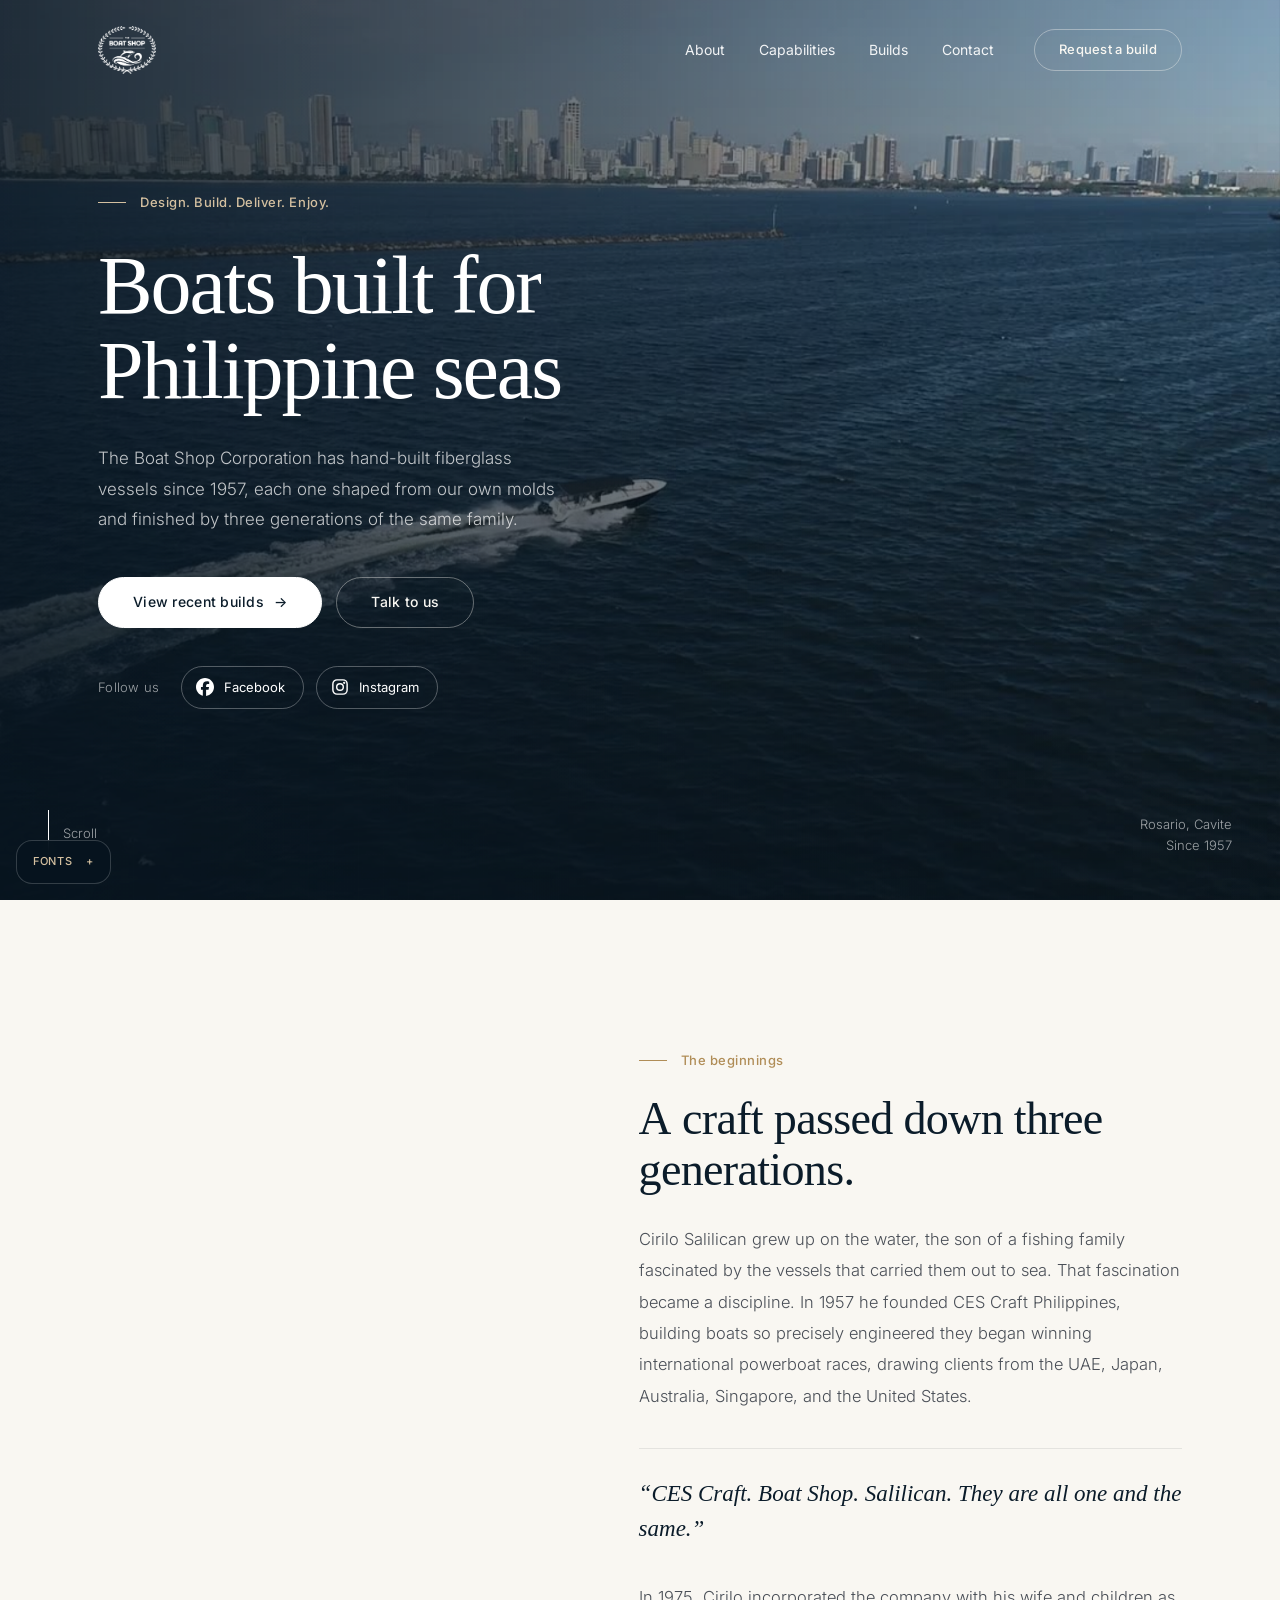
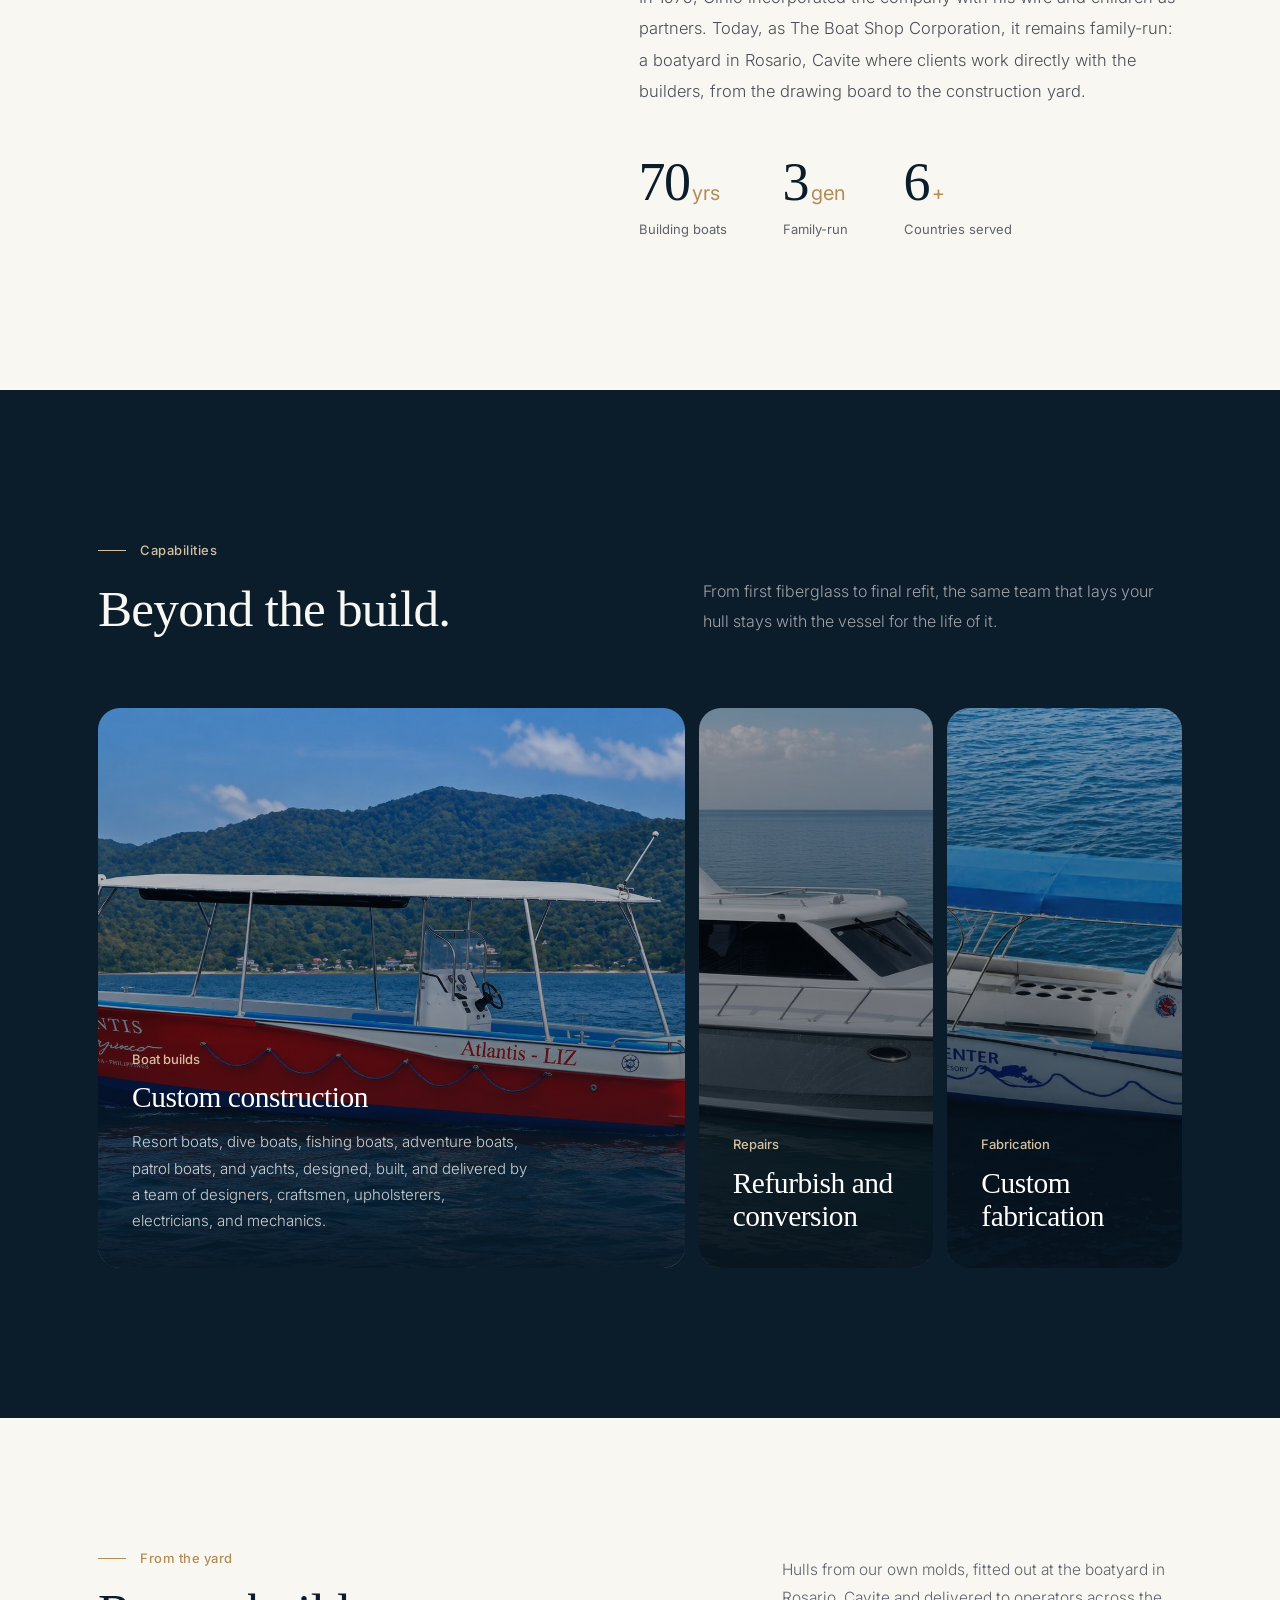
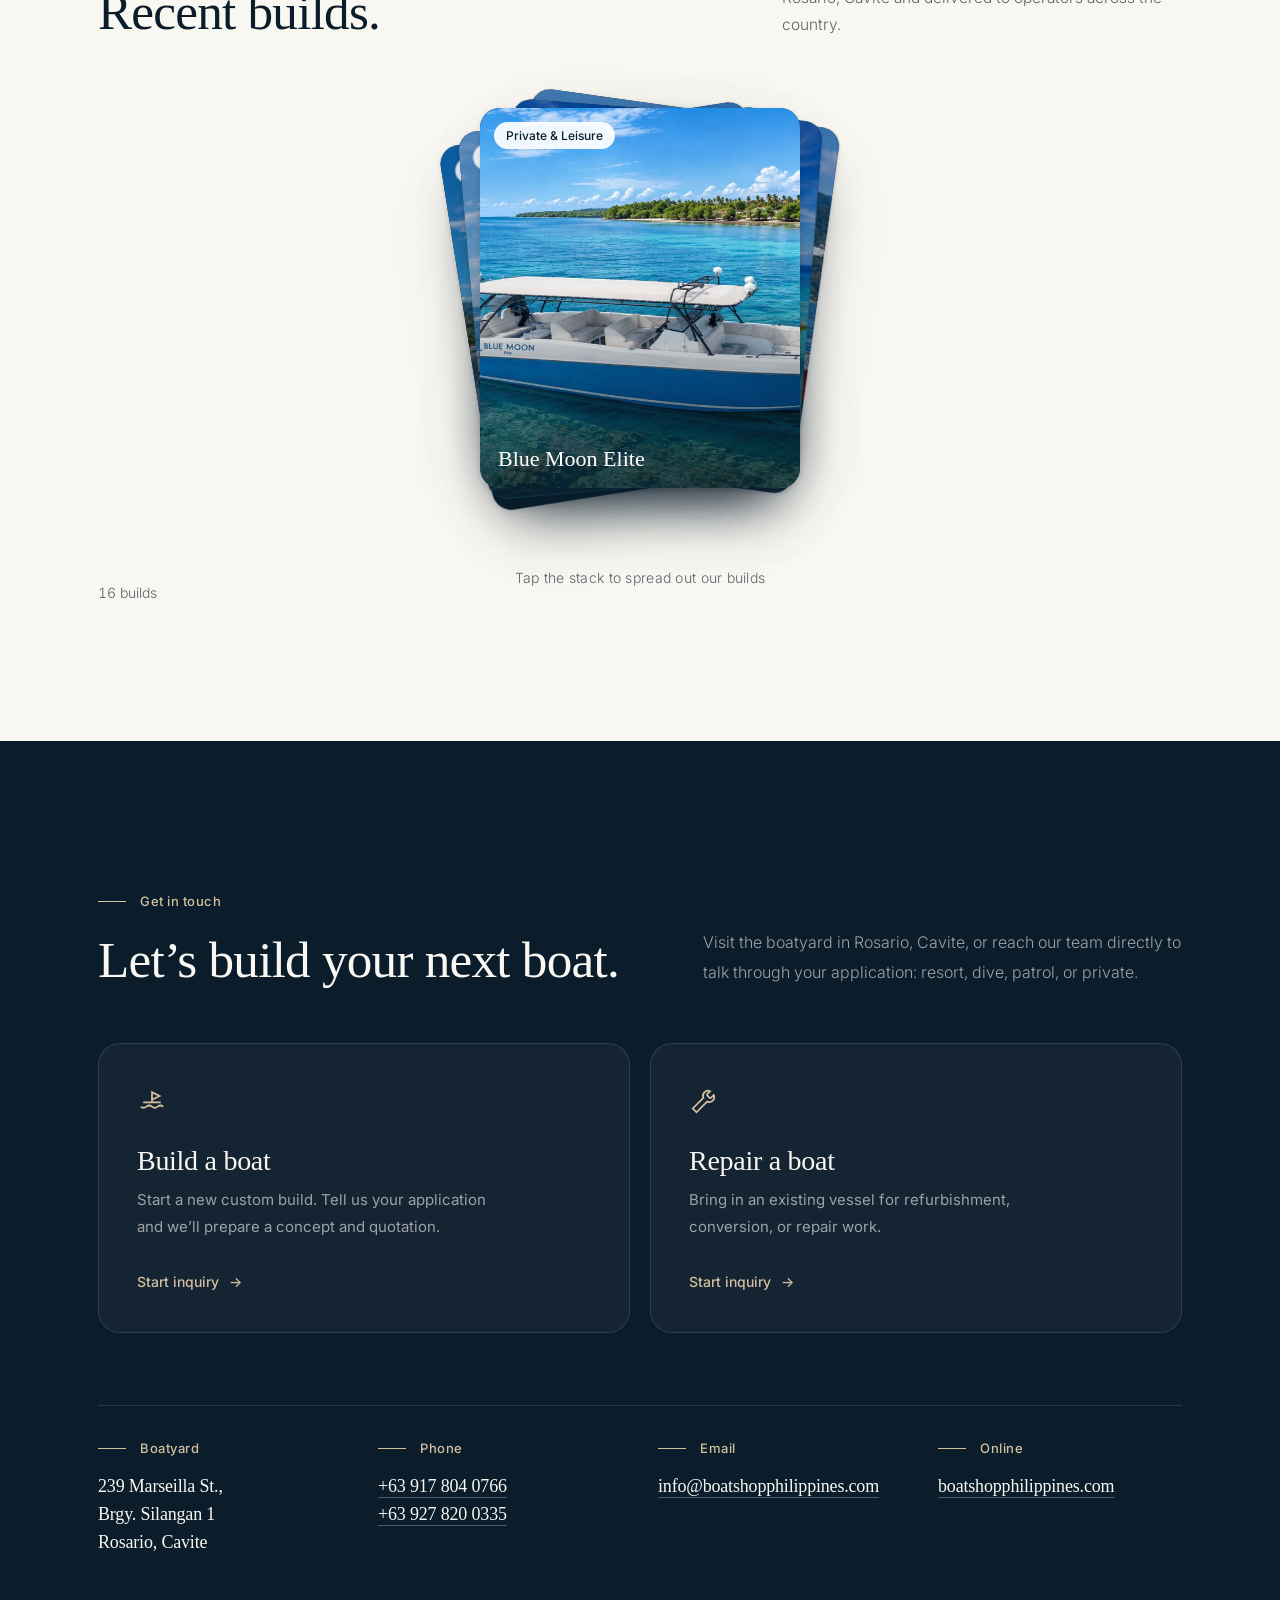
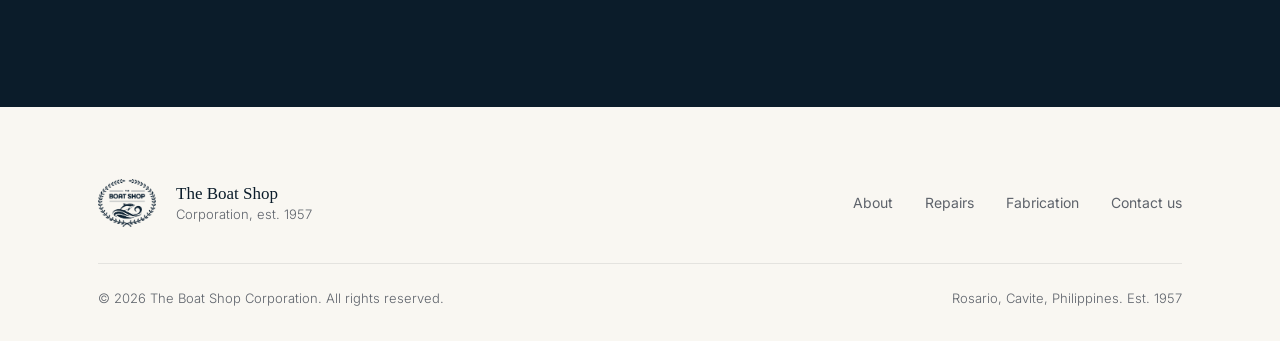
==== commit f81187e0: "Add files via upload" ====
--- a/index.html
+++ b/index.html
@@ -136,7 +136,7 @@
   </div>
 </section>
 
-<section id="gallery" class="builds" aria-label="Recent builds">
+<section id="gallery" class="builds is-stacked" aria-label="Recent builds">
   <div class="builds-pin">
     <div class="builds-head">
       <div>
@@ -228,8 +228,9 @@
         </button>
     </div>
     <div class="builds-foot">
-      <div class="deck-count" id="deck-count">1 of 16</div>
+      <div class="deck-count" id="deck-count">16 builds</div>
       <div class="deck-caption" id="deck-caption" aria-live="polite">
+        <div class="deck-hint" id="deck-hint">Tap the stack to spread out our builds</div>
         <div class="c-app" id="c-app">&nbsp;</div>
         <div class="c-row">
           <button type="button" class="m-btn c-arrow" id="deck-prev" aria-label="Previous build"><svg width="16" height="16" viewBox="0 0 24 24" fill="none" stroke="currentColor" stroke-width="1.6" aria-hidden="true"><path d="M15 6l-6 6 6 6"/></svg></button>
--- a/css/styles.css
+++ b/css/styles.css
@@ -20,6 +20,7 @@
   --radius:22px;
   --gutter:48px;
   --display:'Fraunces',Georgia,serif;
+  --num:var(--display);
 }
 
 *{box-sizing:border-box;}
@@ -172,7 +173,7 @@
 .legacy-text p{font-size:16.5px; line-height:1.9; color:#4A4F57; margin:0 0 22px; max-width:60ch;}
 .legacy-text .legacy-quote{font-family:var(--display); font-style:italic; font-weight:340; font-size:23px; line-height:1.5; color:var(--navy); margin:36px 0; padding-top:28px; border-top:1px solid var(--line);}
 .stat-row{display:flex; gap:56px; margin-top:48px;}
-.stat .num{font-family:var(--display); font-weight:300; font-size:54px; line-height:1; color:var(--navy); display:flex; align-items:baseline; gap:3px; letter-spacing:-.03em; font-variant-numeric:tabular-nums;}
+.stat .num{font-family:var(--num); font-weight:300; font-size:54px; line-height:1; color:var(--navy); display:flex; align-items:baseline; gap:3px; letter-spacing:-.03em; font-variant-numeric:tabular-nums;}
 .stat .num span.u{color:var(--brass); font-size:20px; font-family:'Inter',sans-serif; font-weight:400; letter-spacing:0;}
 .stat .txt{font-size:13px; color:var(--mute); margin-top:10px; font-weight:400;}
 
@@ -219,7 +220,7 @@
 .card-name{position:absolute; left:18px; right:18px; bottom:16px; z-index:2; font-family:var(--display); font-size:22px; line-height:1.2; font-weight:340;}
 .builds-foot{max-width:1180px; width:100%; margin:12px auto 0; padding:0 var(--gutter); display:grid; grid-template-columns:1fr auto 1fr; align-items:center; gap:24px;}
 .deck-count{font-size:14px; color:var(--mute); font-variant-numeric:tabular-nums;}
-.deck-caption{text-align:center; min-height:96px;}
+.deck-caption{text-align:center; min-height:96px; position:relative;}
 .deck-caption .c-app{font-size:13px; color:var(--brass); font-weight:500;}
 .c-row{display:flex; align-items:center; justify-content:center; gap:22px; margin-top:8px;}
 .deck-caption .c-name{font-family:var(--display); font-size:26px; color:var(--navy); line-height:1.2; width:min(420px,46vw); text-align:center;}
@@ -227,6 +228,28 @@
 .deck-caption .c-app,.deck-caption .c-name{transition:opacity .3s ease, transform .5s var(--ease-out);}
 .deck-caption.swap .c-app,.deck-caption.swap .c-name{opacity:0; transform:translateY(8px);}
 .deck-cta{justify-self:end;}
+
+/* stacked (before the click) -> spread (after) */
+.deck-hint{position:absolute; left:0; right:0; top:22px; font-size:14px; color:var(--mute); letter-spacing:.02em; transition:opacity .4s ease, transform .5s var(--ease-out); pointer-events:none;}
+.builds:not(.is-stacked) .deck-hint{opacity:0; transform:translateY(-8px);}
+.builds.is-stacked .deck-hint{animation:hintPulse 2.6s ease-in-out infinite;}
+@keyframes hintPulse{0%,100%{opacity:.55;}50%{opacity:1;}}
+.builds.is-stacked .card{cursor:pointer;}
+.builds.is-stacked .card:not(.is-top){cursor:pointer;}
+.builds.is-stacked .deck:hover .card.is-top{box-shadow:0 36px 70px -26px rgba(11,28,42,.55), 0 2px 6px rgba(11,28,42,.12);}
+
+.c-app,.c-name,.c-arrow{will-change:transform,opacity;}
+.deck-caption .c-app{transition:opacity .5s ease .4s, transform .6s var(--ease-out) .4s;}
+.builds.is-stacked .deck-caption .c-app{opacity:0; transform:translateY(10px); transition-delay:0s;}
+.deck-caption .c-name{transition:opacity .3s ease, transform .5s var(--ease-out);}
+.builds .c-arrow{transition:transform .7s cubic-bezier(.34,1.56,.64,1) .55s, opacity .4s ease .55s, background .3s ease, color .3s ease, border-color .3s ease;}
+.builds.is-stacked .c-arrow{transform:scale(.3); opacity:0; pointer-events:none; transition-delay:0s;}
+.builds .c-name{transition:opacity .5s ease .5s, transform .7s var(--ease-out) .5s;}
+.builds.is-stacked .c-name{opacity:0; transform:translateY(14px) scale(.96); transition-delay:0s;}
+.builds.is-stacked .deck-caption.swap .c-name{transform:translateY(14px) scale(.96);}
+.deck-cta,.deck-count{transition:opacity .5s ease .6s;}
+.builds.is-stacked .deck-cta{opacity:0; pointer-events:none; transition-delay:0s;}
+
 
 /* ---------- Build detail modal ---------- */
 .modal{position:fixed; inset:0; z-index:1500; display:none; align-items:center; justify-content:center; padding:24px;}
@@ -282,6 +305,7 @@
 .contact-item{padding-top:32px;}
 .contact-item .label{margin-bottom:14px;}
 .contact-item .val{font-size:18px; font-family:var(--display); font-weight:320; line-height:1.55; letter-spacing:-.01em;}
+.contact-item a[href^="tel"]{font-family:var(--num);}
 .contact-item a{text-decoration:underline; text-decoration-color:rgba(255,255,255,.28); text-underline-offset:5px; transition:color .3s ease, text-decoration-color .3s ease;}
 .contact-item a:hover{color:var(--brass-light); text-decoration-color:var(--brass-light);}
 
@@ -374,7 +398,12 @@
 
 /* ---------- Font experiment panel (only with ?fonts in the URL) ---------- */
 .fonttest{position:fixed; left:16px; bottom:16px; z-index:3000; background:rgba(7,20,31,.92); color:#fff; border:1px solid rgba(255,255,255,.18); border-radius:16px; padding:12px; max-width:min(280px,calc(100vw - 32px)); font-family:'Inter',sans-serif; backdrop-filter:blur(10px);}
-.fonttest b{display:block; font-size:11px; letter-spacing:.06em; text-transform:uppercase; font-weight:500; color:var(--brass-light); margin:0 4px 8px;}
+.fonttest b{display:flex; justify-content:space-between; gap:14px; cursor:pointer; font-size:11px; letter-spacing:.06em; text-transform:uppercase; font-weight:500; color:var(--brass-light); margin:0 4px;}
+.fonttest.open b{margin-bottom:10px;}
+.fonttest:not(.open) section{display:none;}
+.fonttest section div{margin-bottom:12px;}
+.fonttest em{display:block; font-style:normal; font-size:11px; color:rgba(255,255,255,.55); margin:2px 4px 6px;}
+.fonttest{max-height:calc(100vh - 32px); overflow:auto;}
 .fonttest div{display:flex; flex-wrap:wrap; gap:6px;}
 .fonttest button{font:400 12px 'Inter',sans-serif; color:#fff; background:transparent; border:1px solid rgba(255,255,255,.25); border-radius:999px; padding:6px 11px; cursor:pointer;}
 .fonttest button.on{background:#fff; color:var(--navy);}
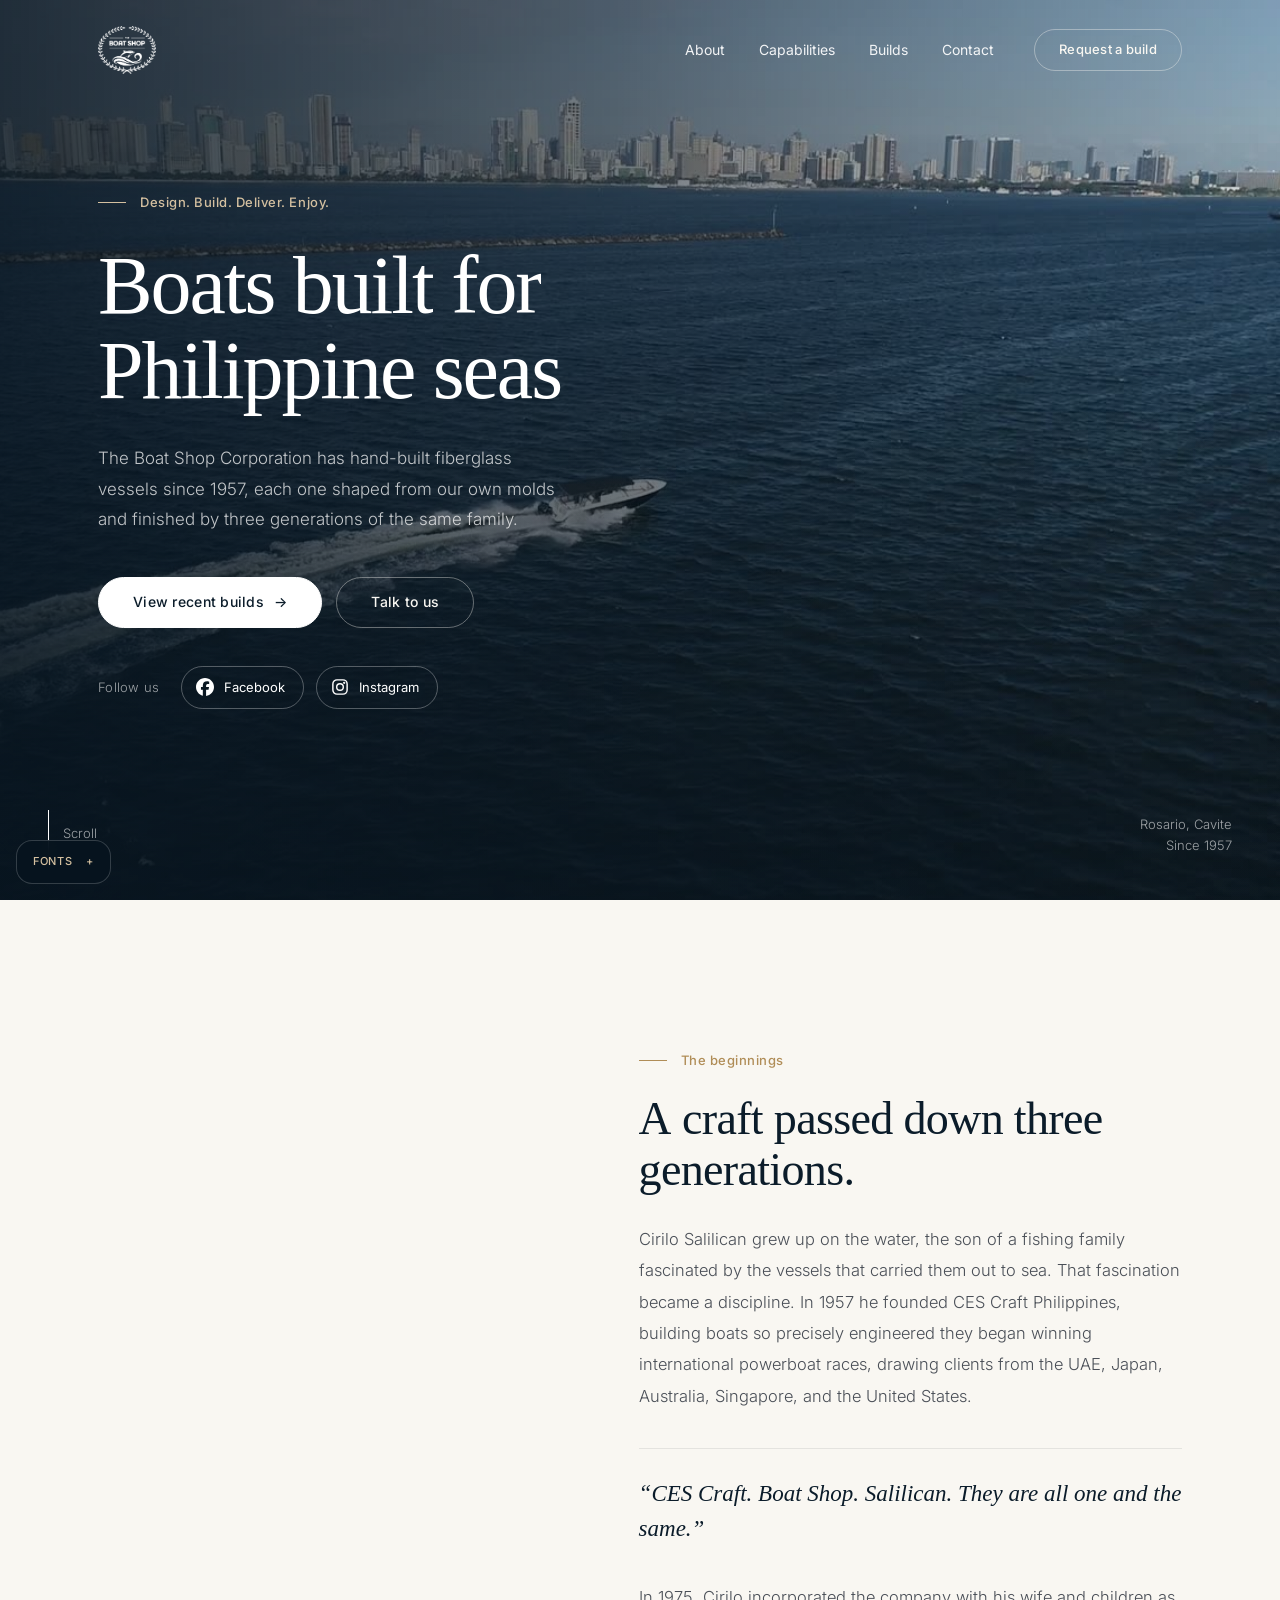
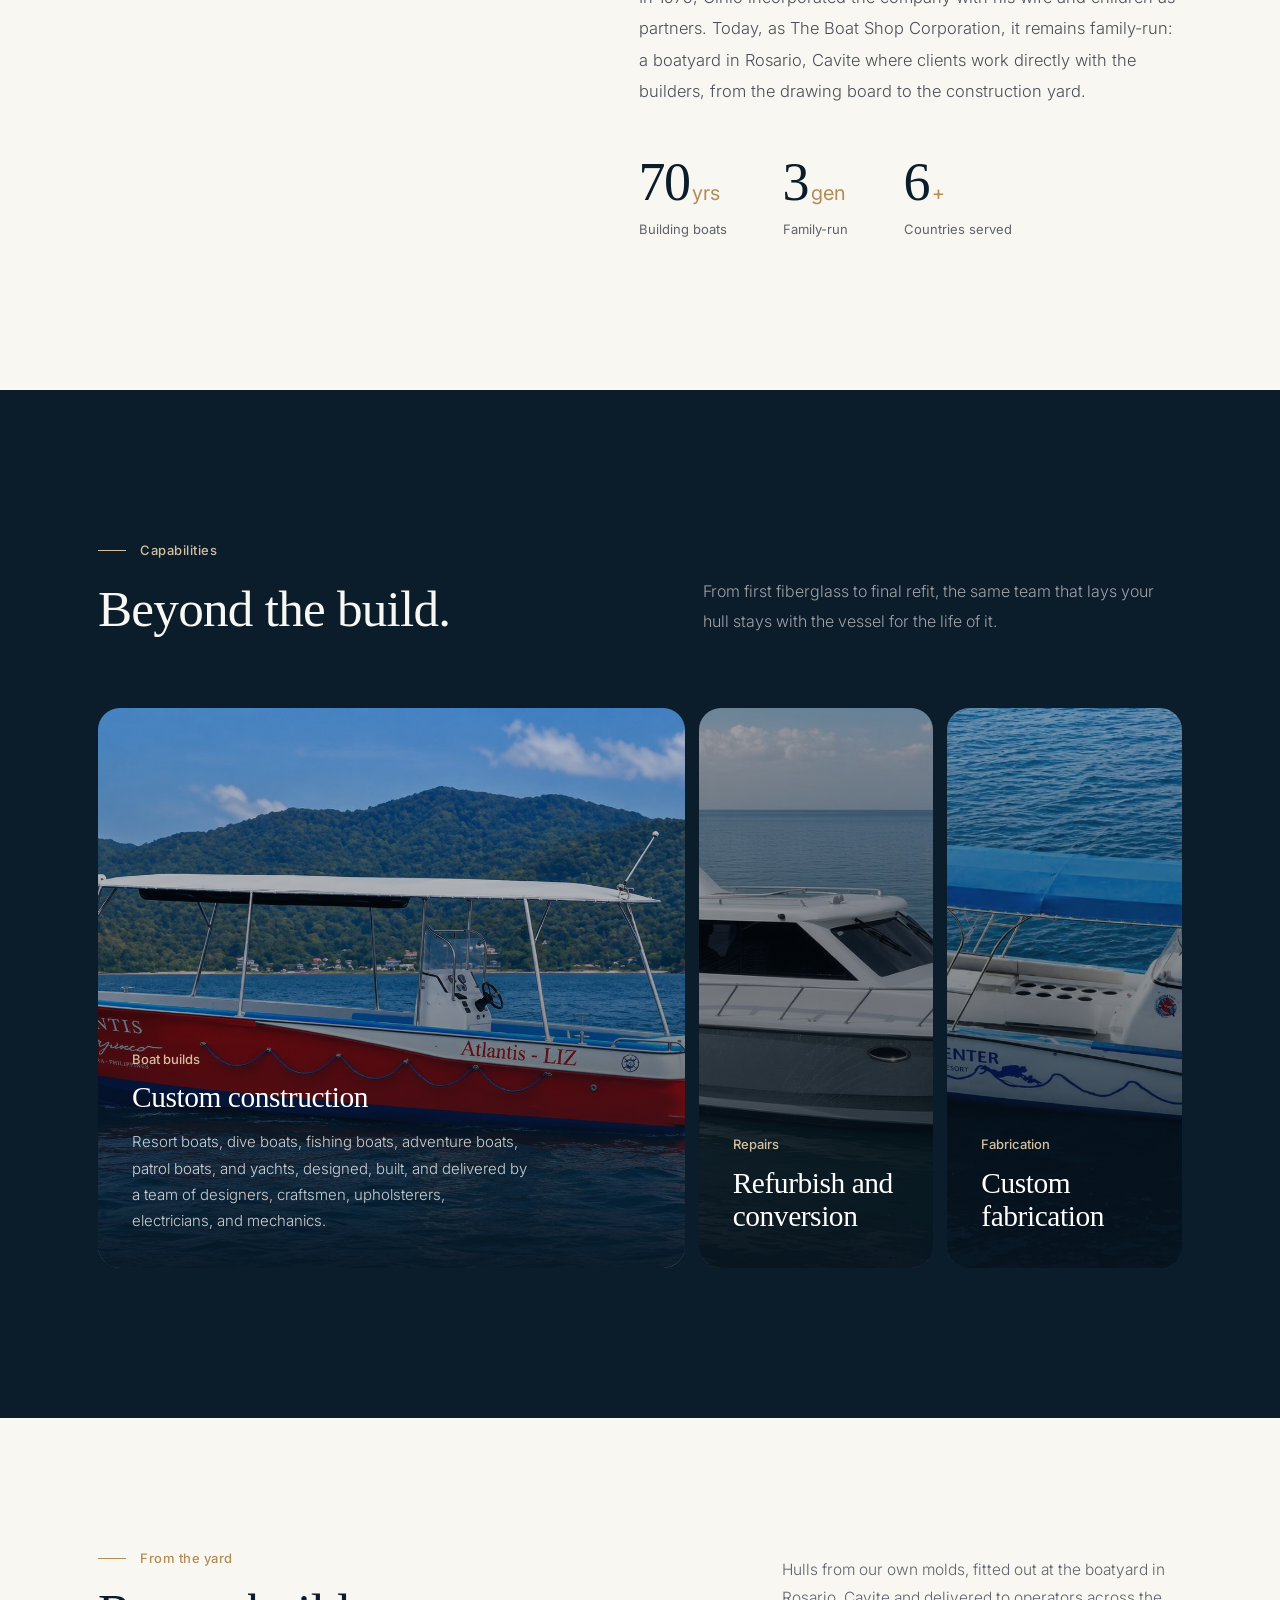
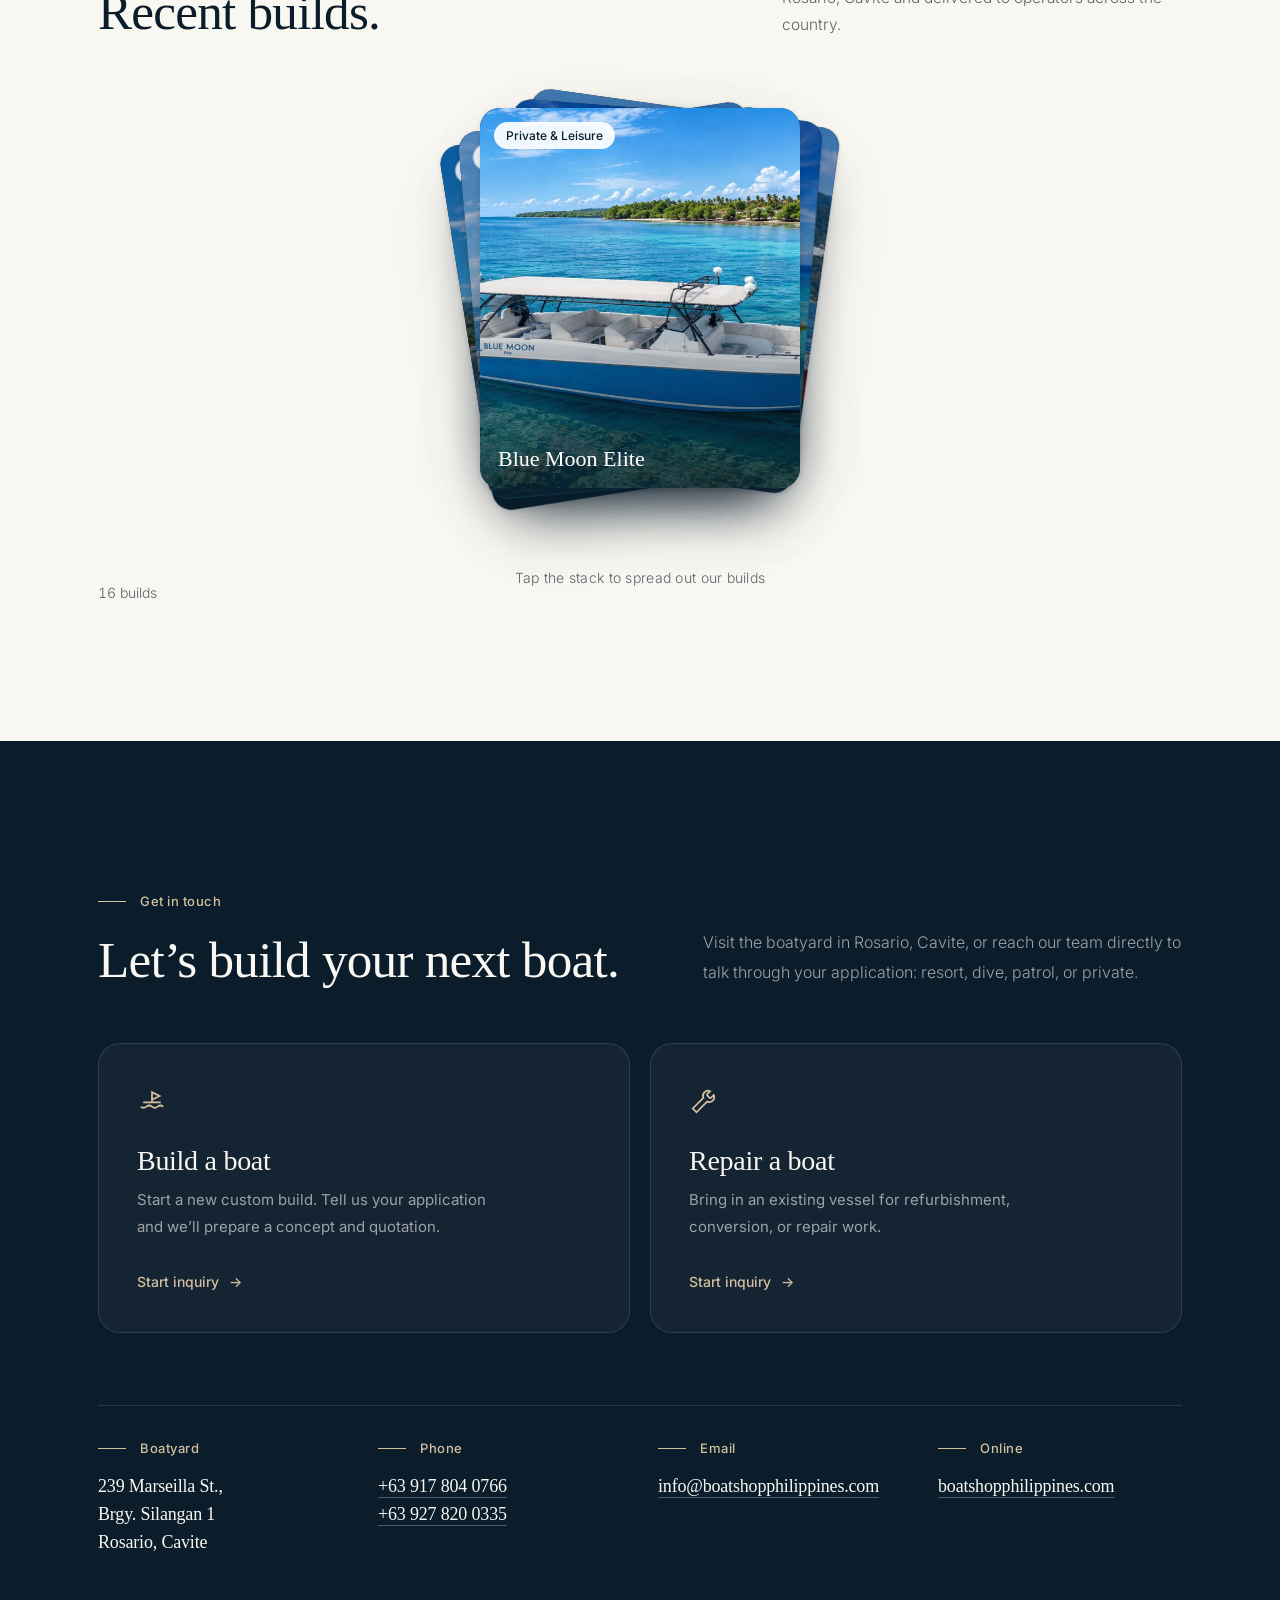
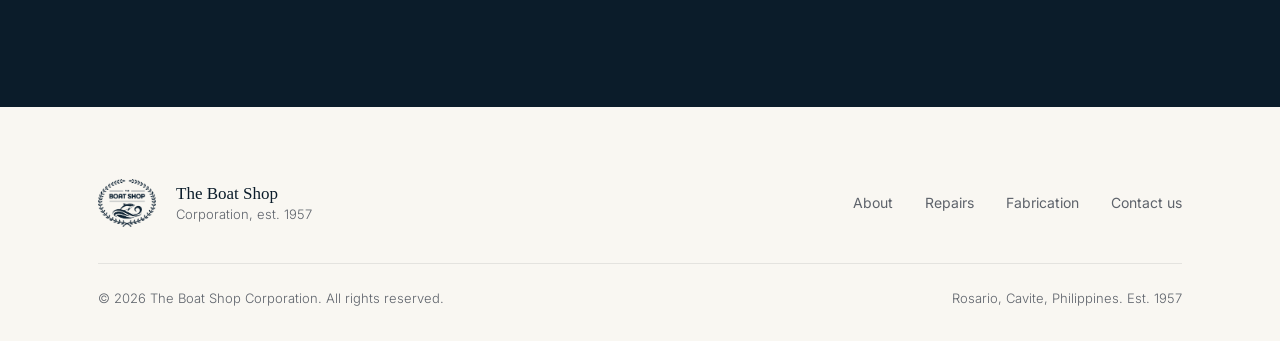
==== commit 5849eef9: "Correct spelling of 'Manilyn Renyes' to 'Manilyn Reyes'" ====
(no text change in the page or its own stylesheets)
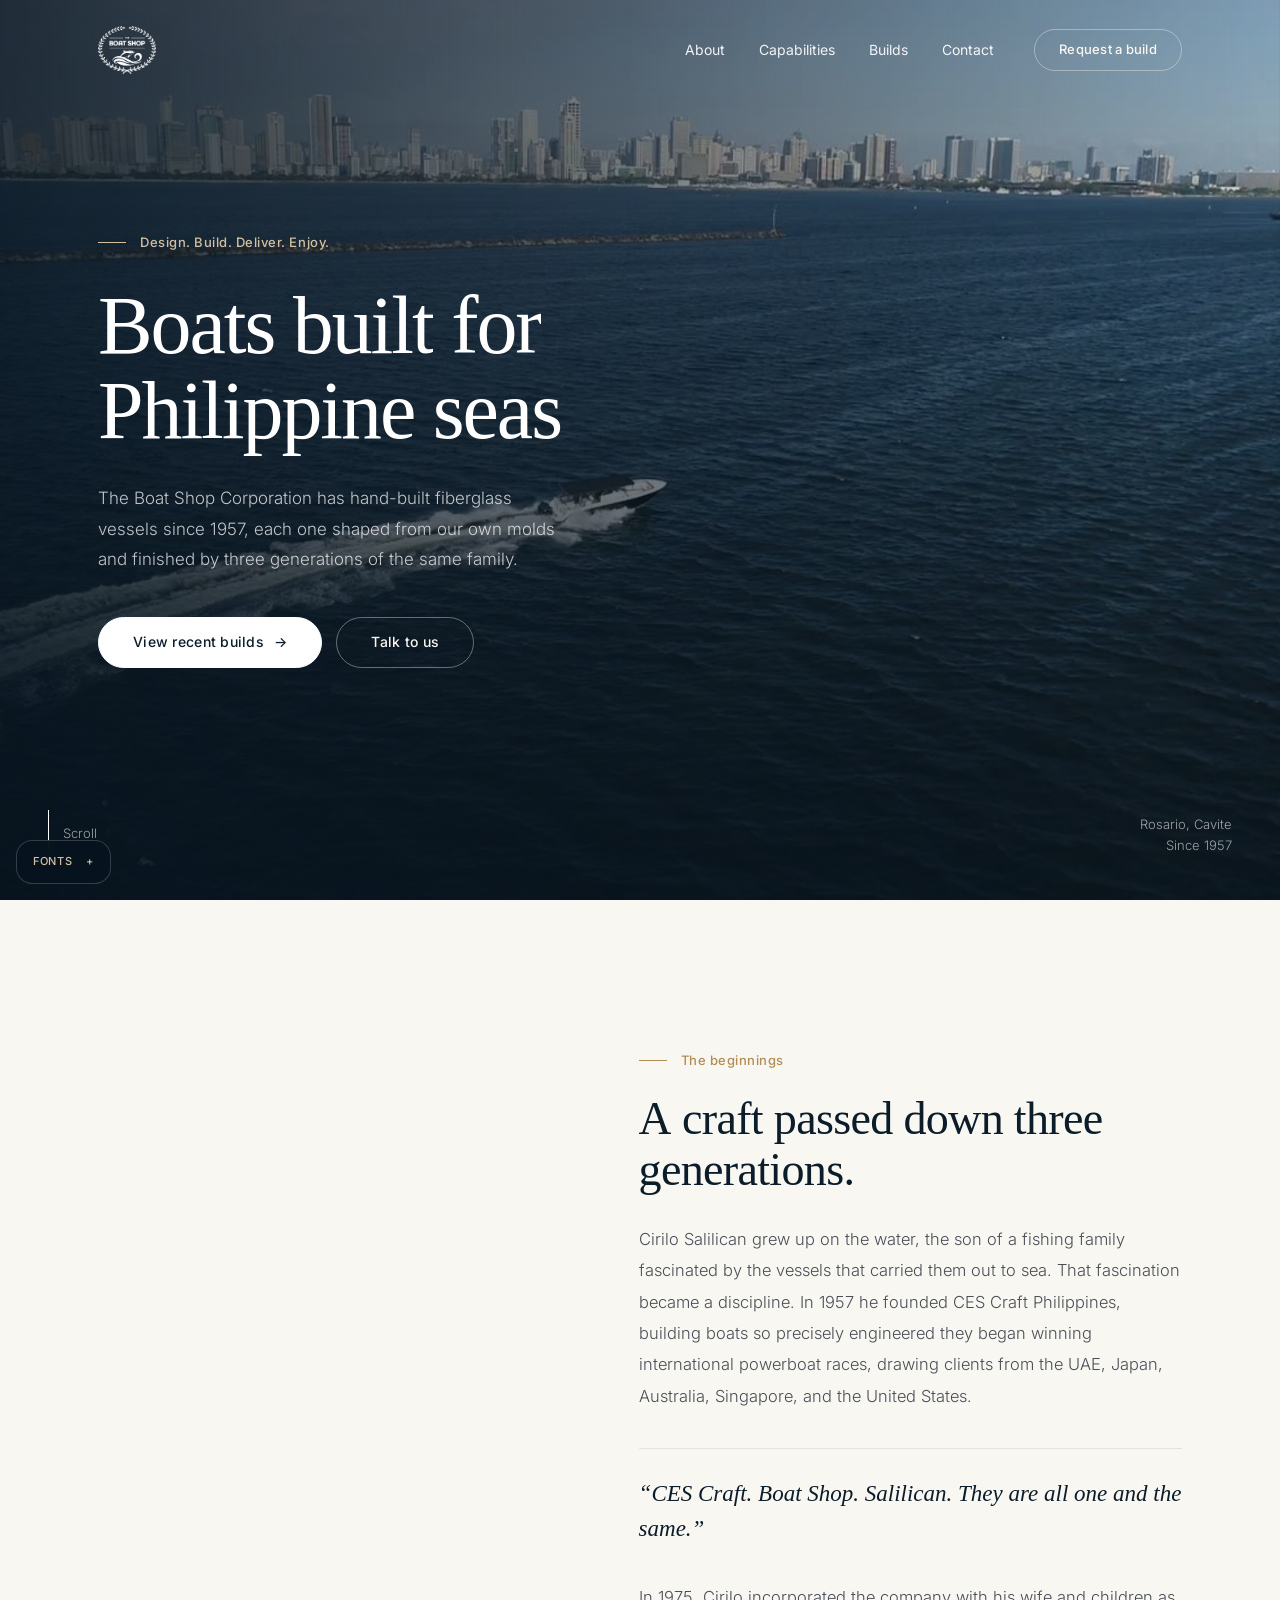
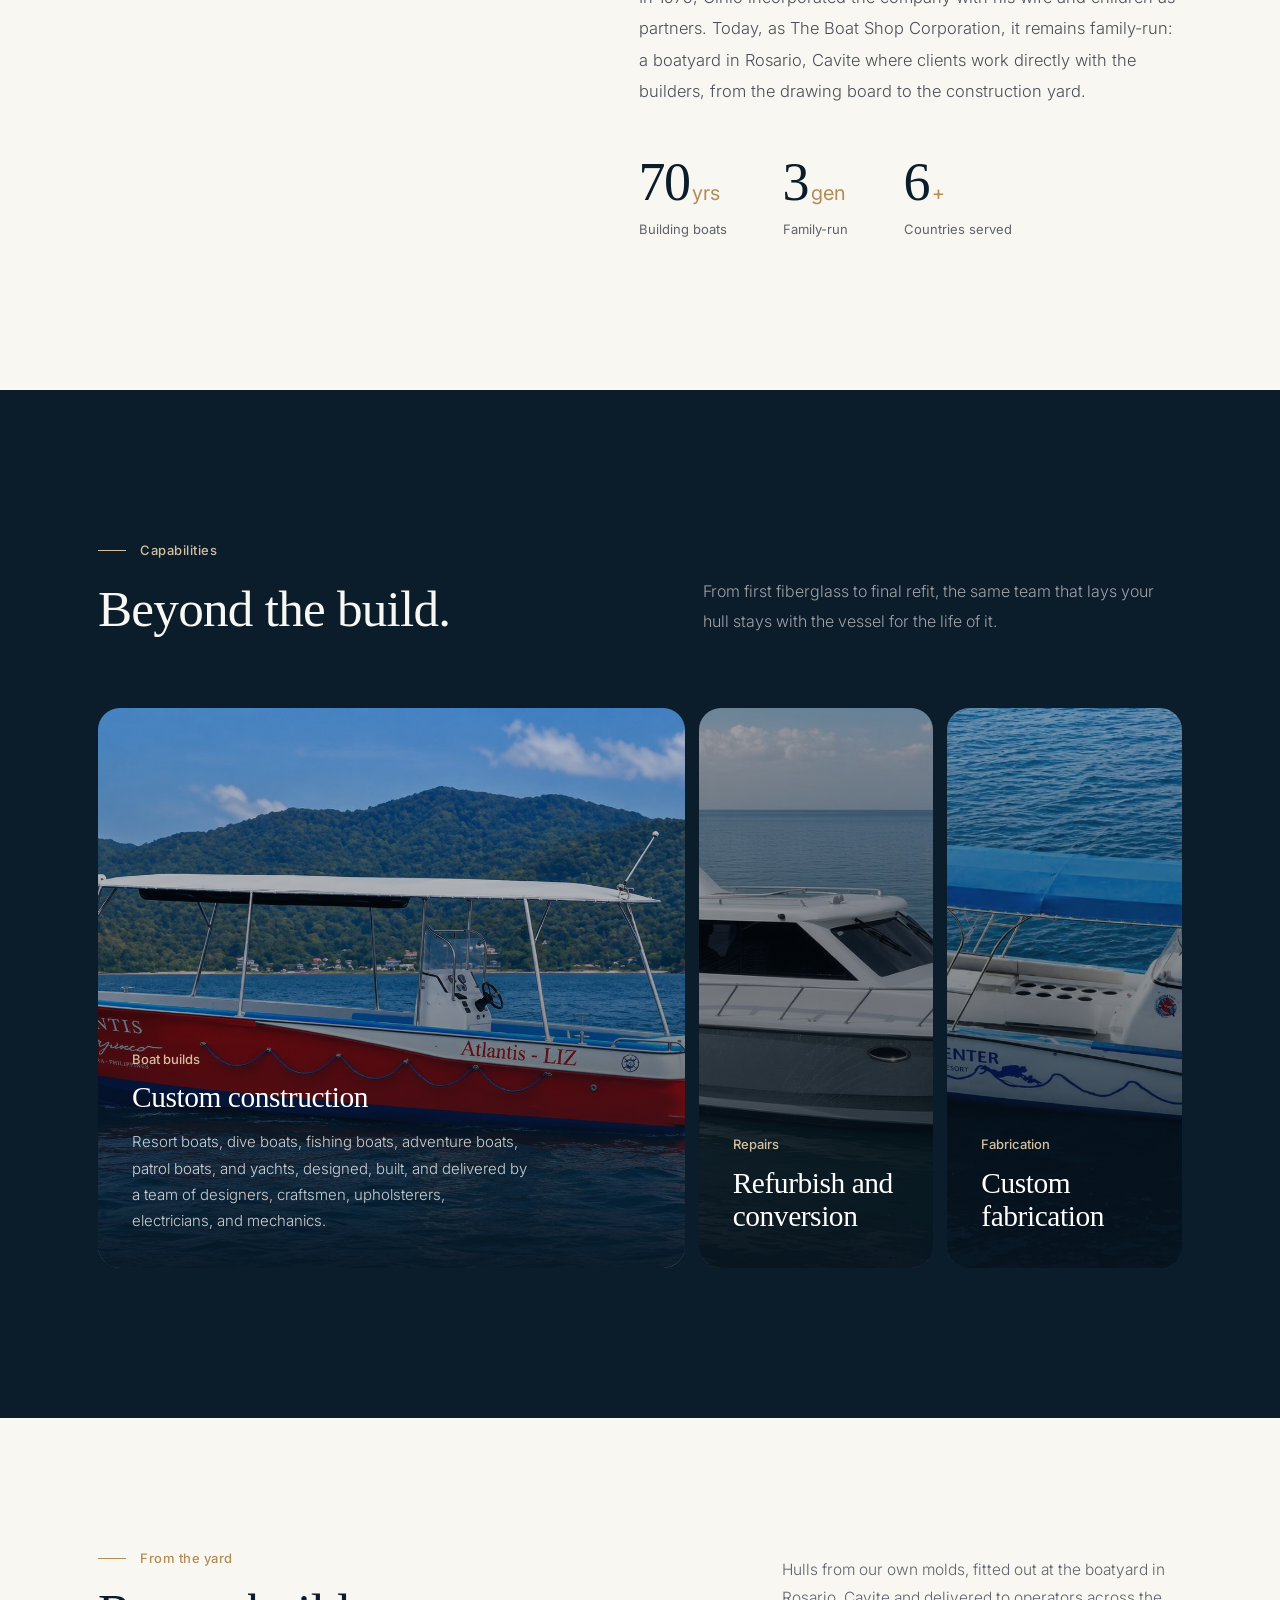
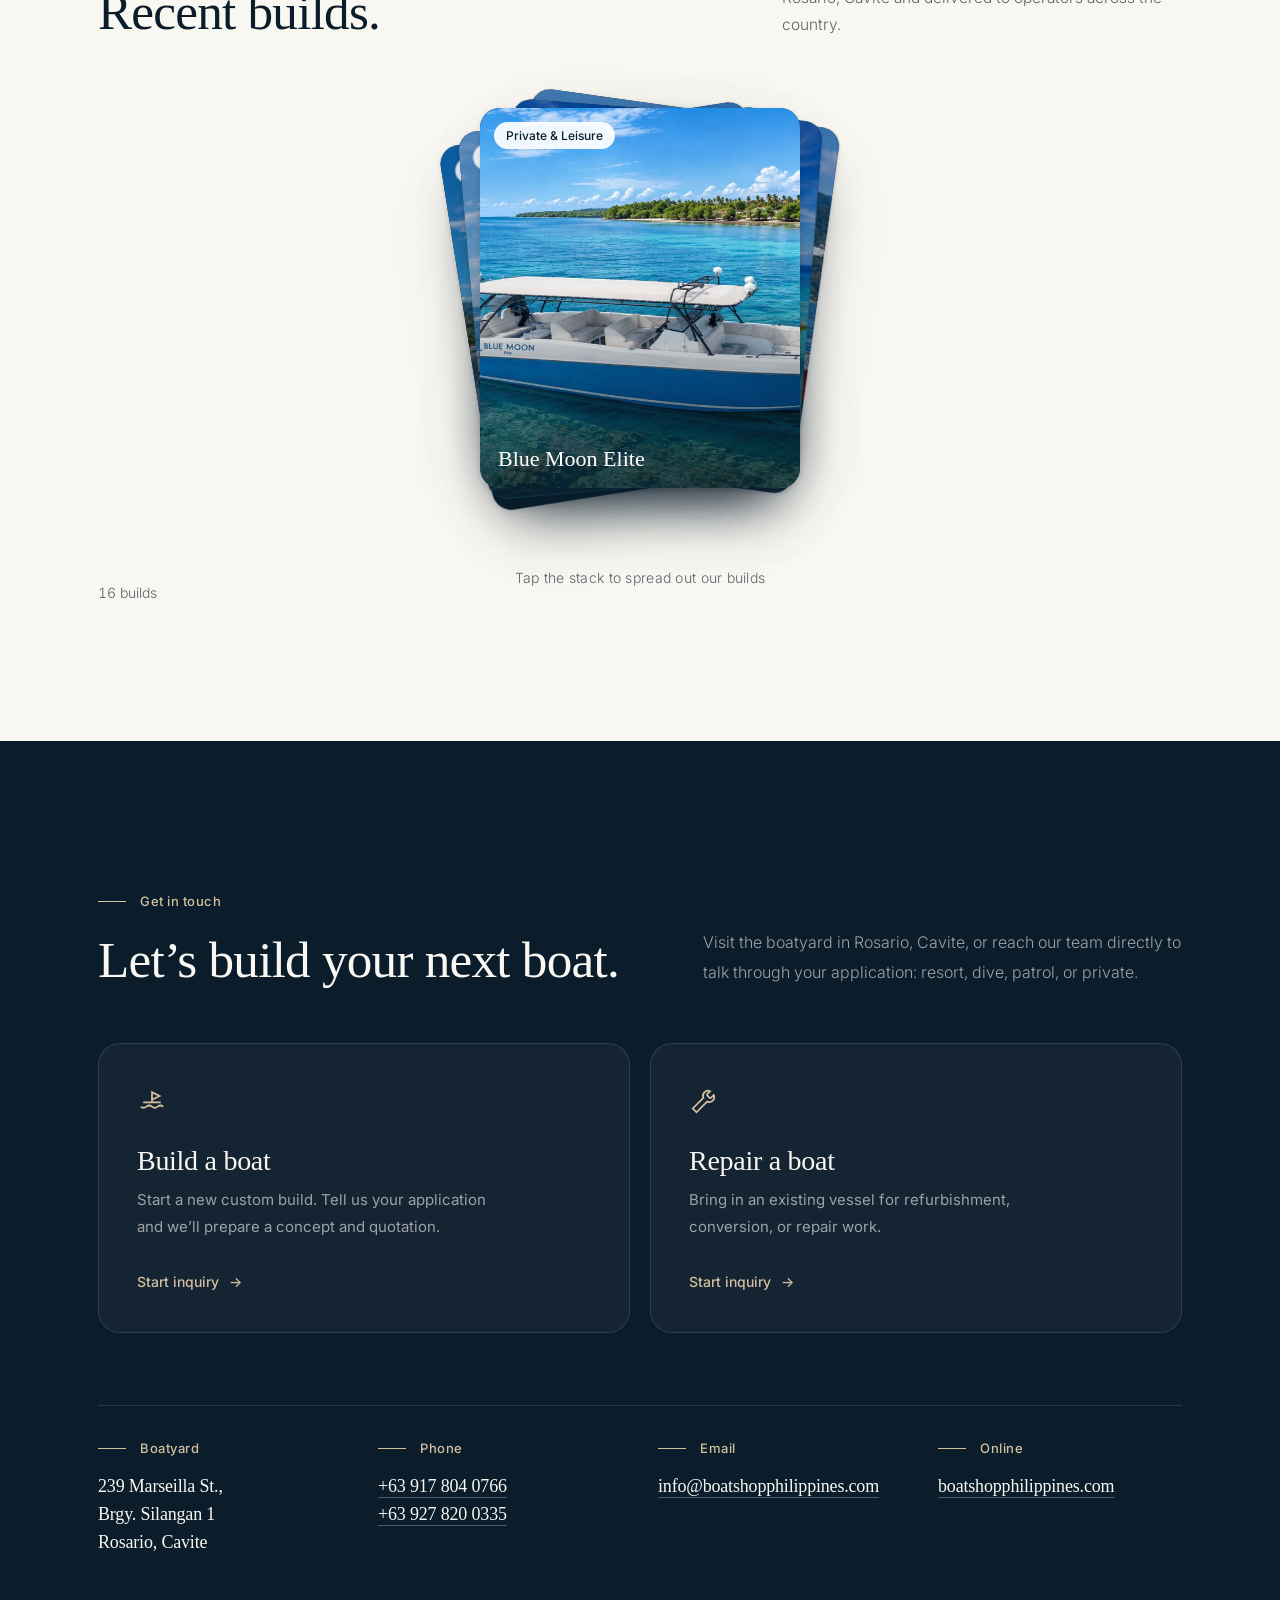
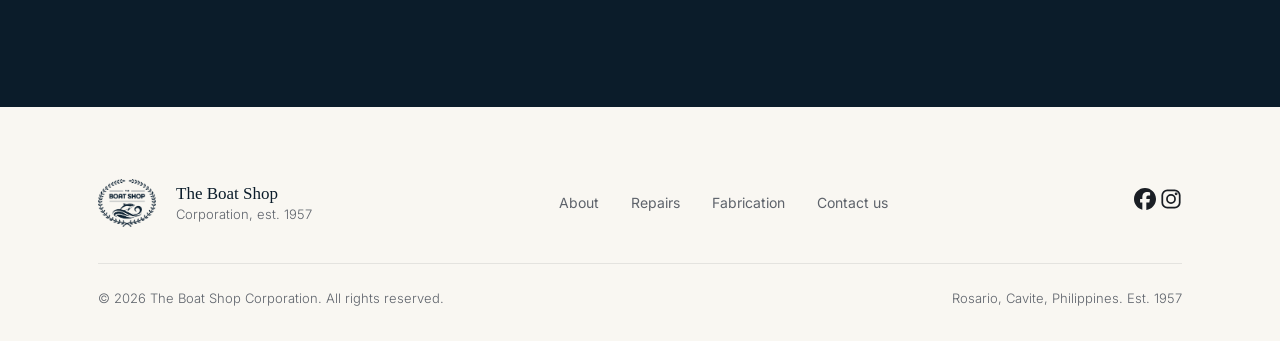
==== commit cbfcbeef: "Remove social links and update button names Removed social media section from hero and updated butto" ====
--- a/index.html
+++ b/index.html
@@ -64,13 +64,6 @@
       <a href="#gallery" class="btn btn-solid"><span>View recent builds</span><span class="arrow" aria-hidden="true">&rarr;</span></a>
       <button type="button" class="btn btn-ghost js-inquiry-trigger" data-form-url="https://docs.google.com/forms/d/e/1FAIpQLSdglZTCsjjjnS9Xz04HMgk5vo55dq-pGL-_iDdlhTLxzVGUOg/viewform">Talk to us</button>
     </div>
-    <div class="hero-social hero-fade" style="--d:.85s">
-      <span class="hero-social-label">Follow us</span>
-      <div class="social-links">
-        <a class="social-link" href="https://www.facebook.com/boatshopphilippines" target="_blank" rel="noopener noreferrer" aria-label="The Boat Shop Corporation on Facebook"><svg viewBox="0 0 24 24" width="22" height="22" fill="currentColor" aria-hidden="true" focusable="false"><path d="M9.101 23.691v-7.98H6.627v-3.667h2.474v-1.58c0-4.085 1.848-5.978 5.858-5.978.401 0 .955.042 1.468.103a8.68 8.68 0 0 1 1.141.195v3.325a8.623 8.623 0 0 0-.653-.036 26.805 26.805 0 0 0-.733-.009c-.707 0-1.259.096-1.675.309a1.686 1.686 0 0 0-.679.622c-.258.42-.374.995-.374 1.752v1.297h3.919l-.386 2.103-.287 1.564h-3.246v8.245C19.396 23.238 24 18.179 24 12.044c0-6.627-5.373-12-12-12s-12 5.373-12 12c0 5.628 3.874 10.35 9.101 11.647Z"/></svg><span>Facebook</span></a>
-        <a class="social-link" href="https://www.instagram.com/theboatshopcorporation/" target="_blank" rel="noopener noreferrer" aria-label="The Boat Shop Corporation on Instagram"><svg viewBox="0 0 24 24" width="22" height="22" fill="none" stroke="currentColor" stroke-width="1.9" stroke-linecap="round" stroke-linejoin="round" aria-hidden="true" focusable="false"><rect x="2.5" y="2.5" width="19" height="19" rx="5.5"/><circle cx="12" cy="12" r="4.4"/><circle cx="17.6" cy="6.4" r="0.6" fill="currentColor"/></svg><span>Instagram</span></a>
-      </div>
-    </div>
   </div>
   <div class="scroll-cue hero-fade" style="--d:1s"><i aria-hidden="true"></i><span>Scroll</span></div>
   <div class="hero-since hero-fade" style="--d:1s">Rosario, Cavite<br/>Since 1957</div>
@@ -216,14 +209,14 @@
           <span class="card-pill">Private &amp; Fishing</span>
           <span class="card-name">Calista</span>
         </button>
-        <button type="button" class="card" data-i="14" data-name="Manilyn Reyes" data-app="Private &amp; Leisure" data-engines="2" data-where="" aria-label="Manilyn Reyes, Private &amp; Leisure. View details">
-          <img src="assets/images/builds/manilyn-reyes.jpg" alt="Manilyn Reyes, The Boat Shop Corporation build" loading="lazy" decoding="async"/>
+        <button type="button" class="card" data-i="14" data-name="Manilyn Reynes" data-app="Private &amp; Leisure" data-engines="2" data-where="" aria-label="Manilyn Reynes, Private &amp; Leisure. View details">
+          <img src="assets/images/builds/manilyn-reyes.jpg" alt="Manilyn Reynes, The Boat Shop Corporation build" loading="lazy" decoding="async"/>
           <span class="card-pill">Private &amp; Leisure</span>
-          <span class="card-name">Manilyn Reyes</span>
-        </button>
-        <button type="button" class="card" data-i="15" data-name="RedWhale" data-app="Passenger Ferry" data-engines="" data-where="" aria-label="RedWhale, Passenger Ferry. View details">
+          <span class="card-name">Manilyn Reynes</span>
+        </button>
+        <button type="button" class="card" data-i="15" data-name="RedWhale" data-app="Party Boat" data-engines="" data-where="" aria-label="RedWhale, Party Boat. View details">
           <img src="assets/images/builds/redwhale.jpg" alt="RedWhale, The Boat Shop Corporation build" loading="lazy" decoding="async"/>
-          <span class="card-pill">Passenger Ferry</span>
+          <span class="card-pill">Party Boat</span>
           <span class="card-name">RedWhale</span>
         </button>
     </div>
@@ -292,6 +285,10 @@
           <li><a href="#contact">Contact us</a></li>
         </ul>
       </nav>
+      <div class="footer-social" aria-label="Follow us on social media">
+        <a class="foot-social" href="https://www.facebook.com/boatshopphilippines" target="_blank" rel="noopener noreferrer" aria-label="Facebook"><svg viewBox="0 0 24 24" width="22" height="22" fill="currentColor" aria-hidden="true" focusable="false"><path d="M9.101 23.691v-7.98H6.627v-3.667h2.474v-1.58c0-4.085 1.848-5.978 5.858-5.978.401 0 .955.042 1.468.103a8.68 8.68 0 0 1 1.141.195v3.325a8.623 8.623 0 0 0-.653-.036 26.805 26.805 0 0 0-.733-.009c-.707 0-1.259.096-1.675.309a1.686 1.686 0 0 0-.679.622c-.258.42-.374.995-.374 1.752v1.297h3.919l-.386 2.103-.287 1.564h-3.246v8.245C19.396 23.238 24 18.179 24 12.044c0-6.627-5.373-12-12-12s-12 5.373-12 12c0 5.628 3.874 10.35 9.101 11.647Z"/></svg></a>
+        <a class="foot-social" href="https://www.instagram.com/theboatshopcorporation/" target="_blank" rel="noopener noreferrer" aria-label="Instagram"><svg viewBox="0 0 24 24" width="22" height="22" fill="none" stroke="currentColor" stroke-width="1.9" stroke-linecap="round" stroke-linejoin="round" aria-hidden="true" focusable="false"><rect x="2.5" y="2.5" width="19" height="19" rx="5.5"/><circle cx="12" cy="12" r="4.4"/><circle cx="17.6" cy="6.4" r="0.6" fill="currentColor"/></svg></a>
+      </div>
     </div>
     <div class="footer-bottom">
       <span>&copy; 2026 The Boat Shop Corporation. All rights reserved.</span>
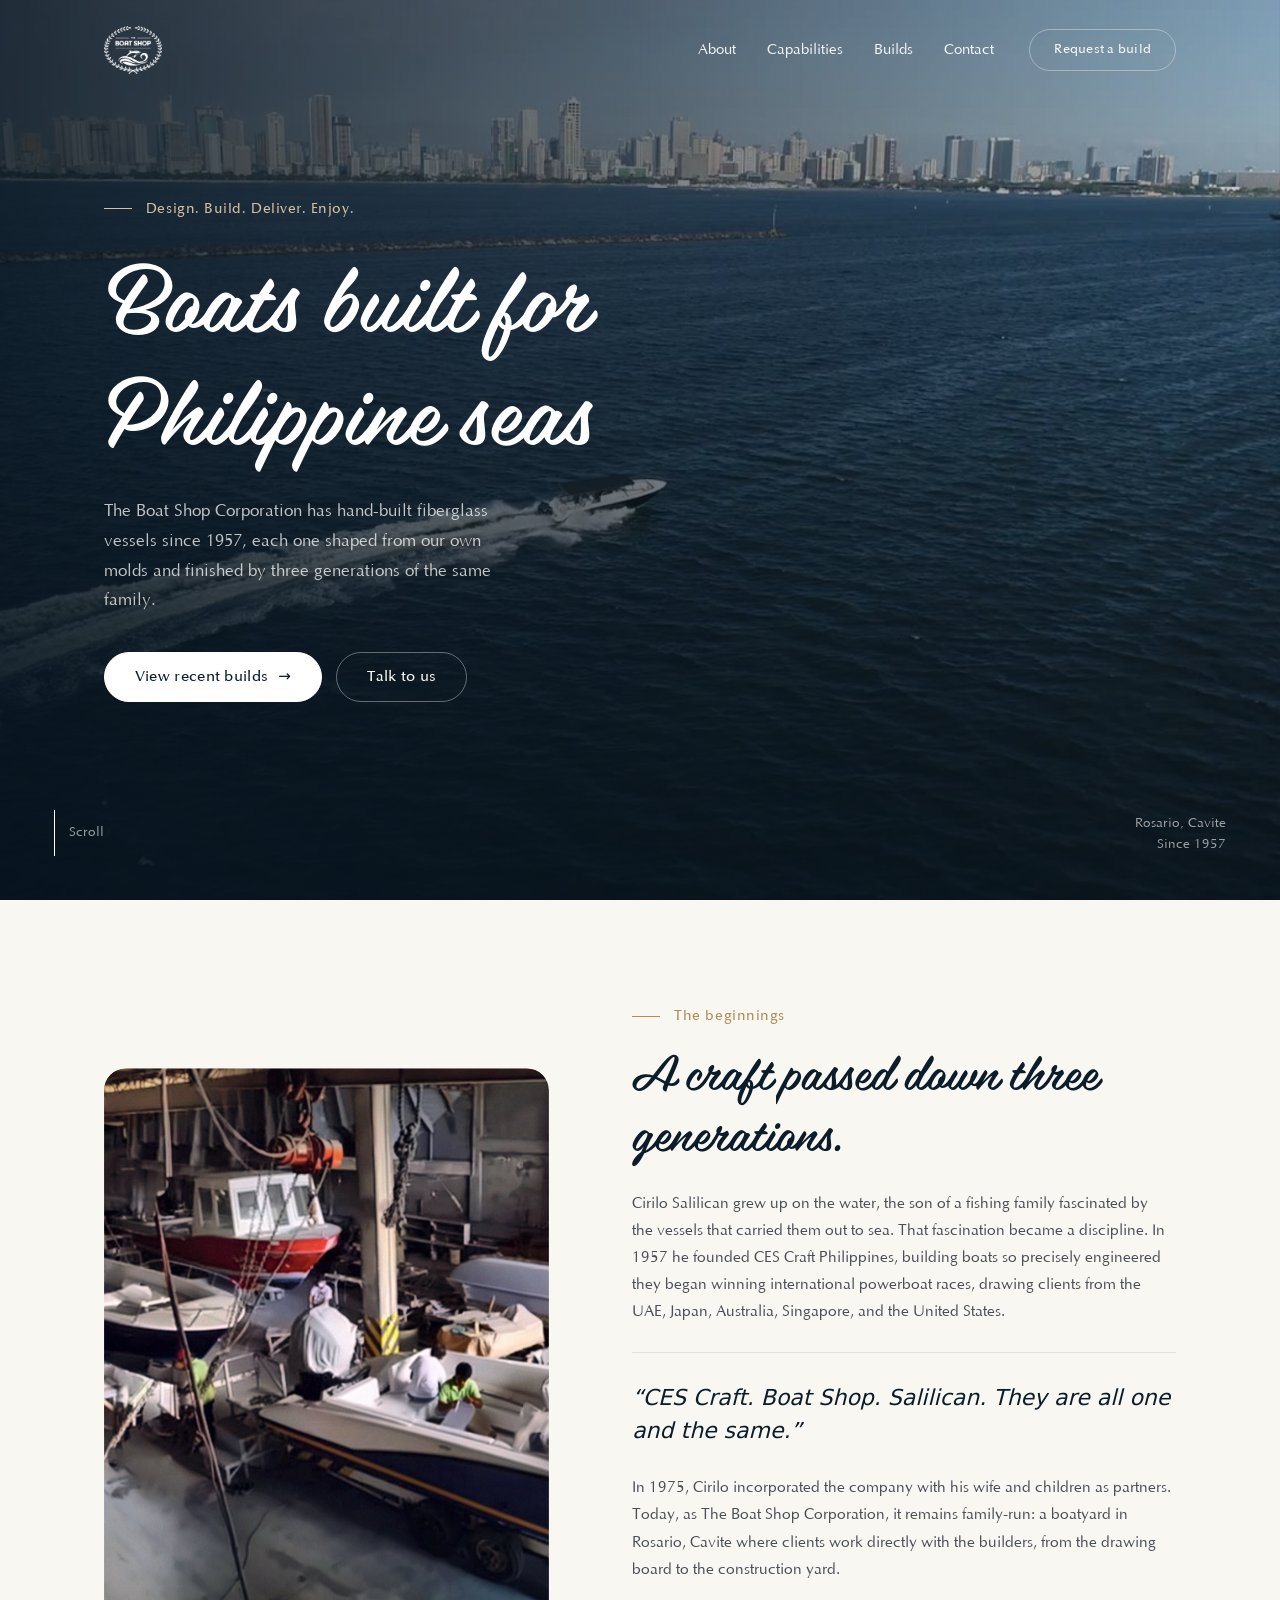
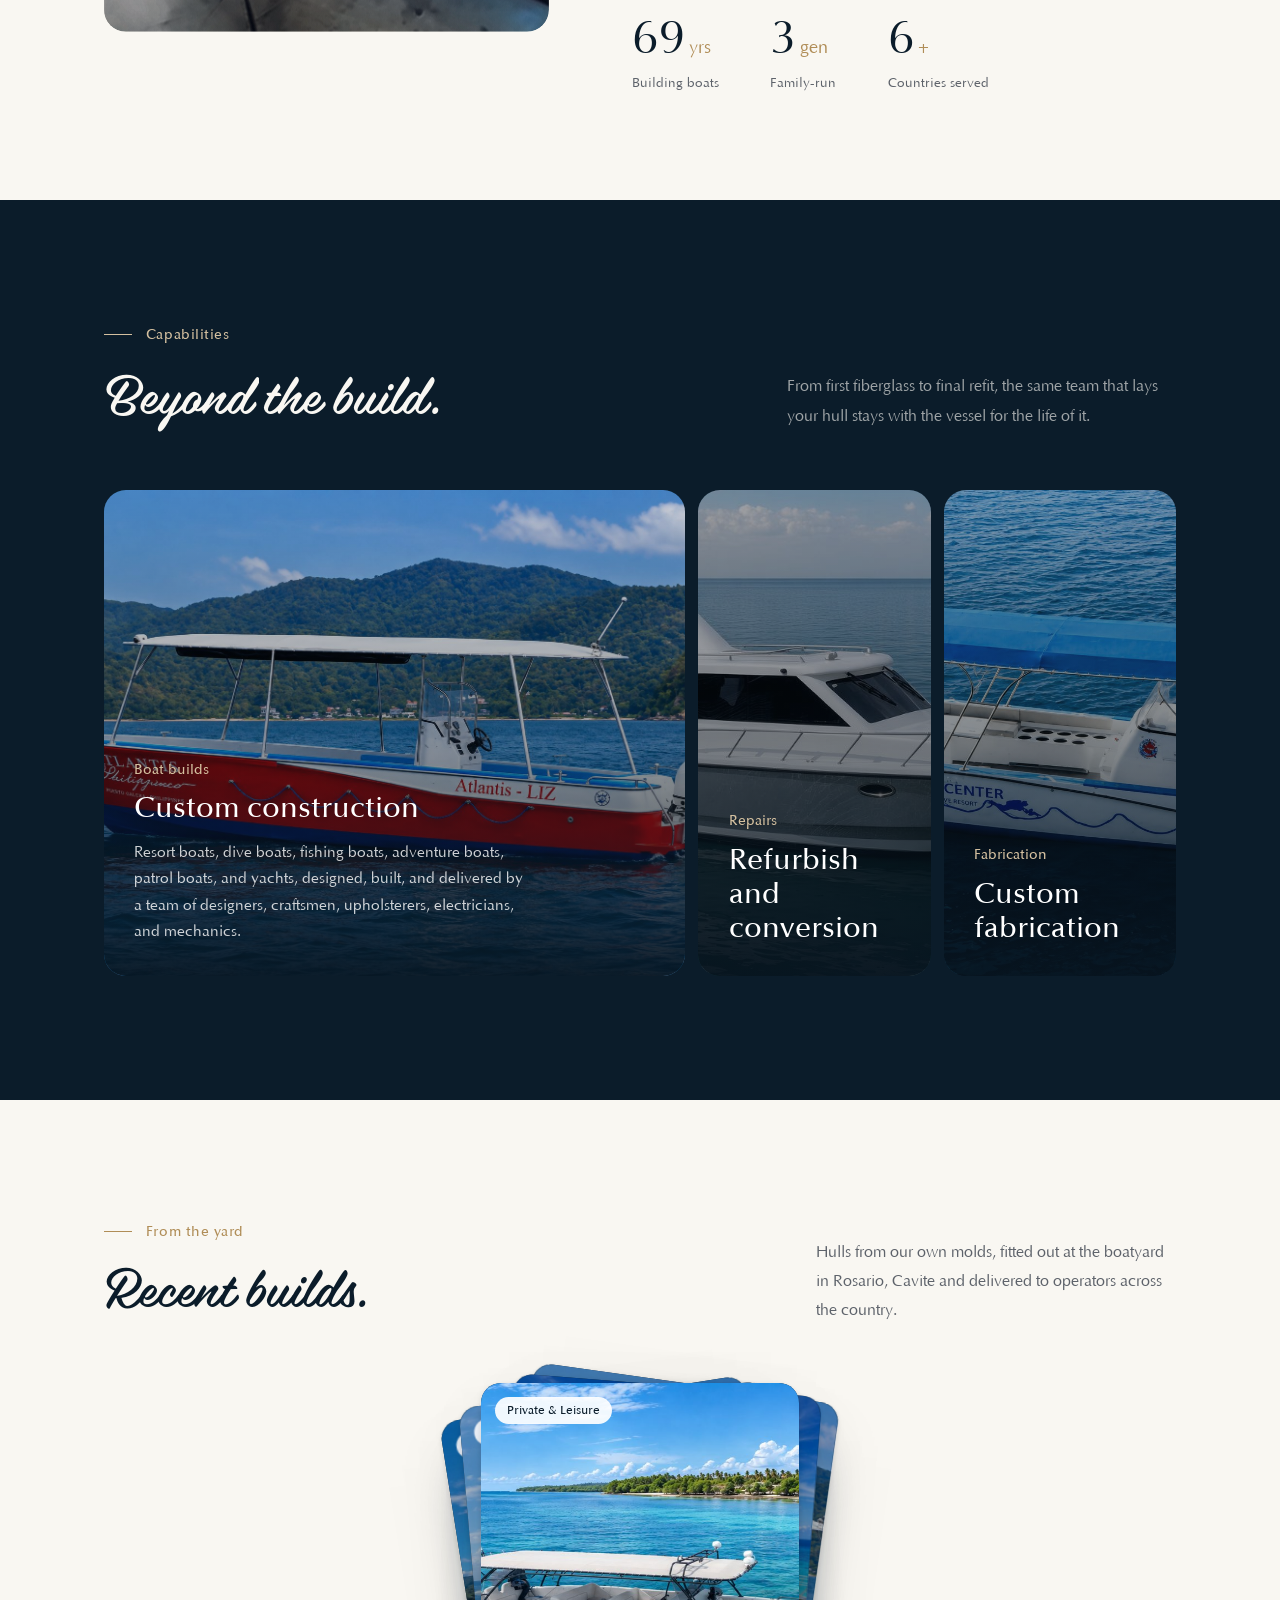
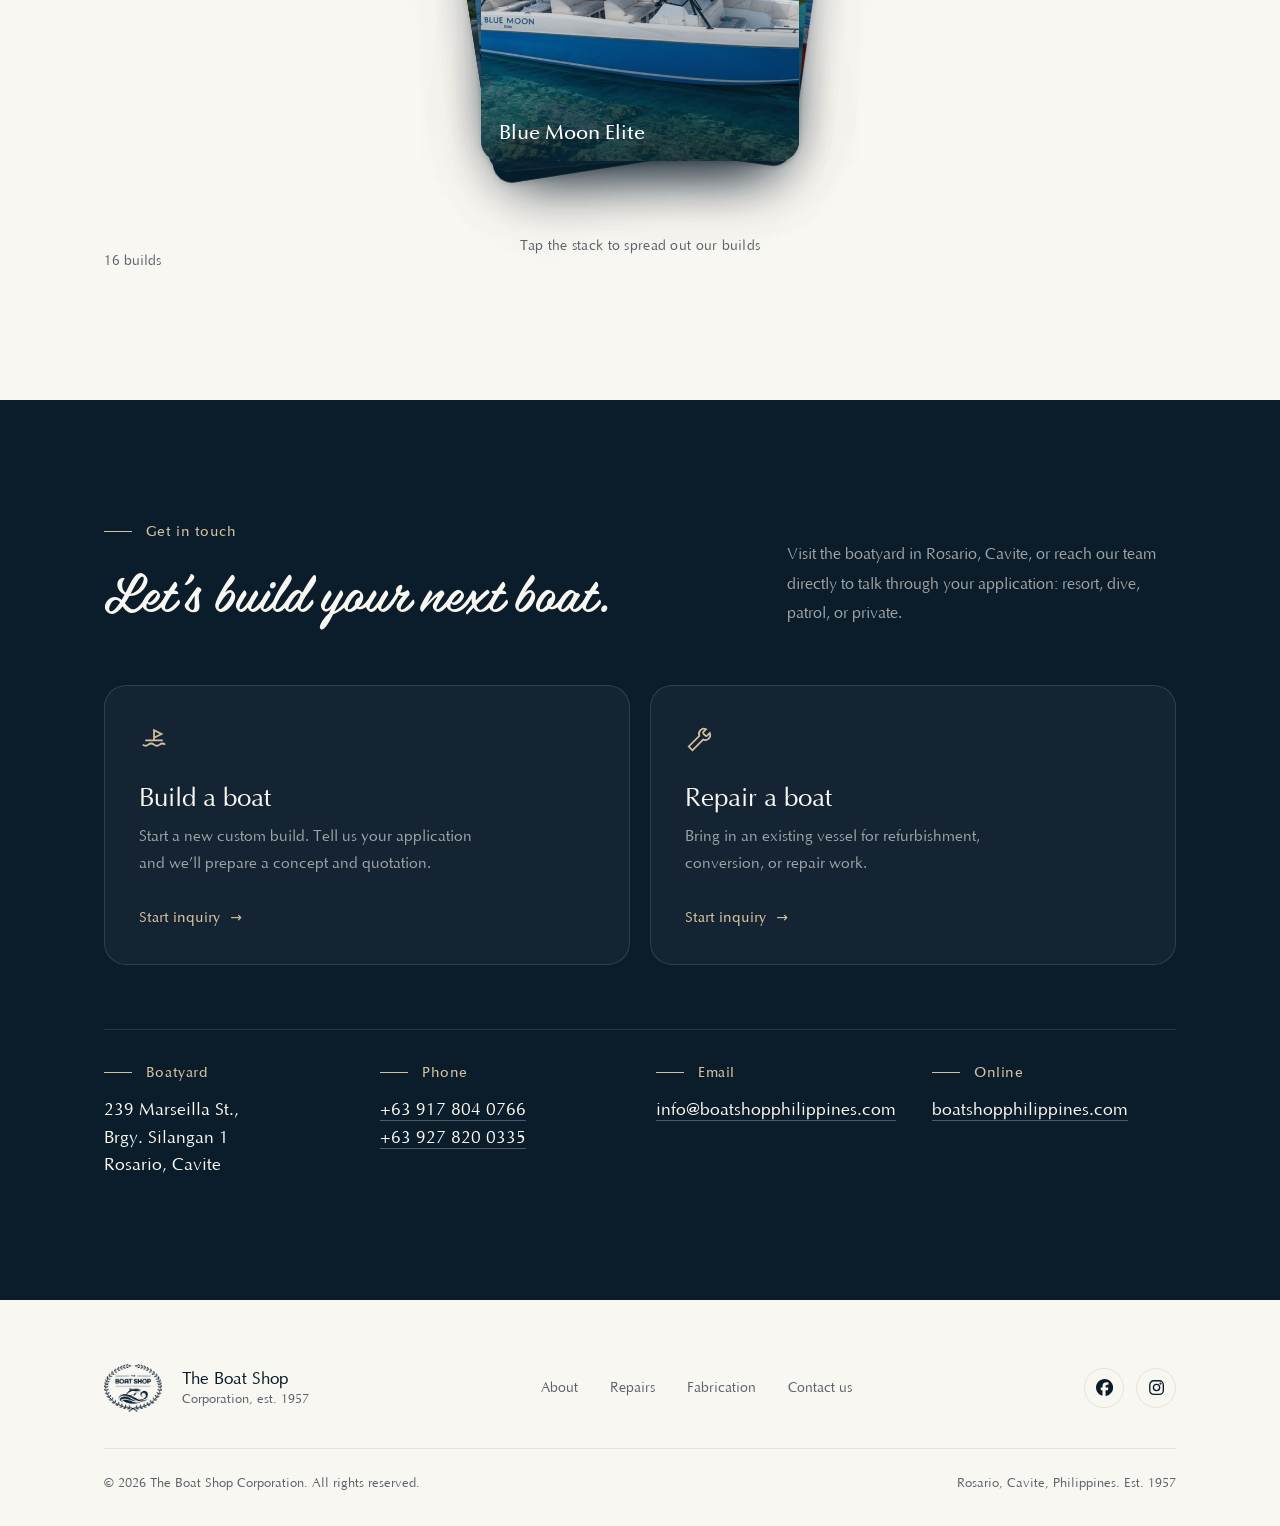
==== commit 69f3903d: "Add files via upload" ====
--- a/index.html
+++ b/index.html
@@ -12,9 +12,8 @@
 <meta property="og:description" content="Custom fiberglass boats, repairs, and marine fabrication from a family-run Filipino boatbuilder since 1957."/>
 <meta property="og:image" content="assets/images/hero-poster.jpg"/>
 <meta name="twitter:card" content="summary_large_image"/>
-<link rel="preconnect" href="https://fonts.googleapis.com">
-<link rel="preconnect" href="https://fonts.gstatic.com" crossorigin>
-<link href="https://fonts.googleapis.com/css2?family=Fraunces:opsz,wght@9..144,300;9..144,340;9..144,400&family=Inter:wght@300;400;500&display=swap" rel="stylesheet">
+<link rel="preload" href="assets/fonts/belinda-new.woff2" as="font" type="font/woff2" crossorigin>
+<link rel="preload" href="assets/fonts/optima-regular.woff2" as="font" type="font/woff2" crossorigin>
 <script>
   document.documentElement.classList.add('js');
   try { if (sessionStorage.getItem('tbsc-intro')) document.documentElement.classList.add('no-intro'); } catch (e) {}
@@ -73,7 +72,7 @@
   <div class="wrap">
     <div class="legacy-grid">
       <div class="legacy-photo reveal-clip">
-        <img src="https://boatshopphilippines.com/wp-content/uploads/2017/10/boatshop-shop.jpg" loading="lazy" decoding="async" alt="Inside The Boat Shop Corporation boatyard" id="legacy-img"/>
+        <img src="assets/images/beginnings.jpg" width="2727" height="1395" loading="lazy" decoding="async" alt="Inside The Boat Shop boatyard: fiberglass hulls in progress while builders review a boat on its trailer" id="legacy-img"/>
       </div>
       <div class="legacy-text">
         <div class="label fade">The beginnings</div>
@@ -214,9 +213,9 @@
           <span class="card-pill">Private &amp; Leisure</span>
           <span class="card-name">Manilyn Reynes</span>
         </button>
-        <button type="button" class="card" data-i="15" data-name="RedWhale" data-app="Party Boat" data-engines="" data-where="" aria-label="RedWhale, Party Boat. View details">
+        <button type="button" class="card" data-i="15" data-name="RedWhale" data-app="Passenger Ferry" data-engines="" data-where="" aria-label="RedWhale, Passenger Ferry. View details">
           <img src="assets/images/builds/redwhale.jpg" alt="RedWhale, The Boat Shop Corporation build" loading="lazy" decoding="async"/>
-          <span class="card-pill">Party Boat</span>
+          <span class="card-pill">Passenger Ferry</span>
           <span class="card-name">RedWhale</span>
         </button>
     </div>
--- a/css/styles.css
+++ b/css/styles.css
@@ -1,3 +1,10 @@
+/* ---------- Brand fonts (self-hosted) ---------- */
+@font-face{font-family:'Optima'; src:url('../assets/fonts/optima-regular.woff2') format('woff2'); font-weight:300 400; font-style:normal; font-display:swap;}
+@font-face{font-family:'Optima'; src:url('../assets/fonts/optima-medium.woff2') format('woff2'); font-weight:500; font-style:normal; font-display:swap;}
+@font-face{font-family:'Optima'; src:url('../assets/fonts/optima-bold.woff2') format('woff2'); font-weight:600 800; font-style:normal; font-display:swap;}
+@font-face{font-family:'Optima'; src:url('../assets/fonts/optima-italic.woff2') format('woff2'); font-weight:300 500; font-style:italic; font-display:swap;}
+@font-face{font-family:'Belinda New'; src:url('../assets/fonts/belinda-new.woff2') format('woff2'); font-weight:400; font-style:normal; font-display:swap;}
+
 /* ==========================================================================
    The Boat Shop Corporation — premium build
    Tokens, base, components, then one block per section.
@@ -18,8 +25,14 @@
   --ease-out:cubic-bezier(.2,.8,.2,1);
   --ease-io:cubic-bezier(.7,0,.2,1);
   --radius:22px;
-  --gutter:48px;
-  --display:'Fraunces',Georgia,serif;
+  --gutter:clamp(24px,4.2vw,96px);
+  --maxw:clamp(1180px,82vw,1680px);
+  --sec:clamp(72px,min(8.6vh,7vw),150px);
+  --fs-body:clamp(16px,min(1.2vw,2vh),21px);
+  --fs-small:clamp(13.5px,.98vw,17px);
+  --body:'Optima','Candara','Segoe UI',system-ui,sans-serif;
+  --display:var(--body);
+  --script:'Belinda New','Brush Script MT','Segoe Script',cursive;
   --num:var(--display);
 }
 
@@ -27,11 +40,12 @@
 html{scroll-behavior:smooth; scroll-padding-top:88px;}
 body{
   margin:0; background:var(--ivory); color:var(--ink);
-  font-family:'Inter',system-ui,sans-serif; font-weight:300; line-height:1.6;
+  font-family:var(--body); font-weight:400; line-height:1.6;
   -webkit-font-smoothing:antialiased; -moz-osx-font-smoothing:grayscale; text-rendering:optimizeLegibility;
 }
 body.is-locked{overflow:hidden;}
-h1,h2,h3,h4{font-family:var(--display); font-weight:340; margin:0; letter-spacing:-.015em; color:var(--navy);}
+h1,h2{font-family:var(--script); font-weight:400; margin:0; letter-spacing:0; line-height:1.12; color:var(--navy);}
+h3,h4{font-family:var(--display); font-weight:500; margin:0; letter-spacing:0; color:var(--navy);}
 a{color:inherit; text-decoration:none;}
 img{max-width:100%; display:block;}
 button{font-family:inherit;}
@@ -39,25 +53,28 @@
 a:focus-visible, button:focus-visible, [tabindex]:focus-visible{outline:2px solid var(--brass); outline-offset:4px;}
 .sr-only{position:absolute; width:1px; height:1px; overflow:hidden; clip:rect(0 0 0 0); white-space:nowrap;}
 
-.wrap{max-width:1180px; margin:0 auto; padding:0 var(--gutter);}
-.section{padding:150px 0;}
+.wrap{max-width:var(--maxw); margin:0 auto; padding:0 var(--gutter); width:100%;}
+.section{padding:var(--sec) 0;}
+@media (min-width:861px){
+  .section{min-height:100svh; display:flex; align-items:center;}
+}
 .navy-bg{background:var(--navy); color:var(--ivory);}
 .navy-bg h2,.navy-bg h3{color:var(--ivory);}
 
 /* Small label: sentence case, brass, with a short rule */
 .label{
-  font-size:13px; letter-spacing:.04em; font-weight:500; color:var(--brass);
+  font-size:var(--fs-small); letter-spacing:.04em; font-weight:500; color:var(--brass);
   display:flex; align-items:center; gap:14px;
 }
-.label::before{content:''; width:28px; height:1px; background:currentColor; flex-shrink:0;}
+.label::before{content:''; width:clamp(28px,2.2vw,44px); height:1px; background:currentColor; flex-shrink:0;}
 .light-on-dark .label,.hero .label{color:var(--brass-light);}
 
 /* ---------- Buttons ---------- */
 .btn{
   position:relative; overflow:hidden; isolation:isolate;
   display:inline-flex; align-items:center; justify-content:center; gap:10px;
-  padding:16px 34px; border-radius:999px;
-  font-size:14px; line-height:1.2; letter-spacing:.02em; font-weight:500;
+  padding:clamp(15px,1.1vw,22px) clamp(30px,2.35vw,48px); border-radius:999px;
+  font-size:clamp(15px,1.04vw,19px); line-height:1.2; letter-spacing:.02em; font-weight:500;
   border:1px solid transparent; cursor:pointer; -webkit-appearance:none; appearance:none;
   transition:color .45s var(--ease-out), border-color .45s var(--ease-out), transform .45s var(--ease-out);
   touch-action:manipulation;
@@ -74,7 +91,7 @@
 .btn-ghost:hover{border-color:var(--ivory);}
 .btn-navy{background:var(--navy); color:var(--ivory); border-color:var(--navy);}
 .btn-navy::before{background:var(--brass);}
-.btn-sm{padding:12px 24px; font-size:13px;}
+.btn-sm{padding:clamp(12px,.85vw,16px) clamp(24px,1.7vw,34px); font-size:clamp(13px,.92vw,16px);}
 .btn .arrow{display:inline-block; transition:transform .45s var(--ease-out);}
 .btn:hover .arrow{transform:translateX(4px);}
 
@@ -82,7 +99,7 @@
 .js .fade{opacity:0; transform:translateY(16px); transition:opacity .9s var(--ease-out), transform .9s var(--ease-out); transition-delay:var(--d,0s);}
 .js .fade.in{opacity:1; transform:none;}
 
-.w{display:inline-block; overflow:hidden; vertical-align:top; padding-bottom:.12em; margin-bottom:-.12em;}
+.w{display:inline-block; overflow:hidden; vertical-align:top; padding:.14em .12em .32em; margin:-.14em -.12em -.32em;}
 .w > span{display:inline-block;}
 .js .split .w > span{transform:translateY(112%); transition:transform 1.05s var(--ease-out); transition-delay:calc(var(--i,0) * 55ms + var(--base,0ms));}
 .js .split.in .w > span{transform:none;}
@@ -115,15 +132,15 @@
   padding:12px 0; box-shadow:0 1px 0 var(--line);
 }
 #site-header.hide{transform:translateY(-110%);}
-.nav-inner{display:flex; align-items:center; justify-content:space-between; max-width:1180px; margin:0 auto; padding:0 var(--gutter);}
-.logo-mark{display:block; position:relative; height:48px; width:58px;}
-.logo-mark img{height:48px; width:auto; position:absolute; left:0; top:0; transition:opacity .45s ease;}
+.nav-inner{display:flex; align-items:center; justify-content:space-between; max-width:var(--maxw); margin:0 auto; padding:0 var(--gutter);}
+.logo-mark{display:block; position:relative; height:clamp(48px,3.3vw,68px); width:clamp(58px,4vw,82px);}
+.logo-mark img{height:100%; width:auto; position:absolute; left:0; top:0; transition:opacity .45s ease;}
 .logo-mark .logo-navy-img{opacity:0;}
 #site-header.solid .logo-white-img{opacity:0;}
 #site-header.solid .logo-navy-img{opacity:1;}
-.nav-links{display:flex; align-items:center; gap:40px;}
-nav ul{list-style:none; display:flex; gap:34px; margin:0; padding:0;}
-nav a{position:relative; color:rgba(255,255,255,.92); font-size:14px; font-weight:400; transition:color .4s ease;}
+.nav-links{display:flex; align-items:center; gap:clamp(32px,2.8vw,64px);}
+nav ul{list-style:none; display:flex; gap:clamp(28px,2.4vw,52px); margin:0; padding:0;}
+nav a{position:relative; color:rgba(255,255,255,.92); font-size:clamp(15px,1.04vw,19px); font-weight:400; transition:color .4s ease;}
 nav a::after{content:''; position:absolute; left:0; right:0; bottom:-5px; height:1px; background:currentColor; transform:scaleX(0); transform-origin:100% 50%; transition:transform .5s var(--ease-out);}
 nav a:hover::after{transform:scaleX(1); transform-origin:0 50%;}
 #site-header.solid nav a{color:var(--navy);}
@@ -133,28 +150,24 @@
 .menu-toggle{display:none;}
 
 /* ---------- Hero ---------- */
-.hero{position:relative; height:100vh; min-height:700px; display:flex; align-items:center; overflow:hidden; background:var(--navy-deep);}
+.hero{position:relative; height:100vh; height:100svh; min-height:min(700px,100svh); display:flex; align-items:center; overflow:hidden; background:var(--navy-deep);}
 .hero-bg{position:absolute; inset:-6% 0 -6%; will-change:transform; background:#0b1c2a url('../assets/images/hero-poster.jpg') center/cover no-repeat;}
 .hero-video{position:absolute; inset:0; width:100%; height:100%; object-fit:cover; object-position:center 40%;}
 .hero-bg::after{
   content:''; position:absolute; inset:0; pointer-events:none;
   background:linear-gradient(90deg, rgba(7,20,31,.84) 0%, rgba(7,20,31,.55) 48%, rgba(7,20,31,.14) 100%), linear-gradient(0deg, rgba(7,20,31,.6), transparent 55%);
 }
-.hero-inner{position:relative; z-index:2; width:100%; max-width:1180px; margin:0 auto; padding:0 var(--gutter); will-change:transform,opacity;}
-.hero .label{margin-bottom:30px;}
-.hero h1{color:#fff; font-size:clamp(44px,6.4vw,92px); line-height:1.04; font-weight:300; letter-spacing:-.025em; max-width:17ch;}
-.hero p{color:rgba(255,255,255,.74); font-size:17px; line-height:1.8; max-width:46ch; margin:30px 0 42px;}
+.hero-inner{position:relative; z-index:2; width:100%; max-width:var(--maxw); margin:0 auto; padding:0 var(--gutter); will-change:transform,opacity;}
+.hero .label{margin-bottom:clamp(22px,2.2vh + .6vw,42px);}
+.hero h1{color:#fff; font-size:clamp(52px,min(8.2vw,14vh),190px); line-height:1.08; font-weight:400; letter-spacing:0; max-width:none;}
+.hero p{color:rgba(255,255,255,.74); font-size:clamp(17px,1.3vw,25px); line-height:1.75; max-width:44ch; margin:clamp(22px,2.6vh,40px) 0 clamp(30px,4vh,60px);}
 .hero-actions{display:flex; gap:14px; flex-wrap:wrap;}
-.scroll-cue{position:absolute; left:var(--gutter); bottom:44px; z-index:2; display:flex; align-items:center; gap:14px; color:rgba(255,255,255,.6); font-size:13px;}
+.scroll-cue{position:absolute; left:var(--gutter); bottom:44px; z-index:2; display:flex; align-items:center; gap:14px; color:rgba(255,255,255,.6); font-size:var(--fs-small);}
 .scroll-cue i{display:block; width:1px; height:46px; background:rgba(255,255,255,.25); position:relative; overflow:hidden;}
 .scroll-cue i::after{content:''; position:absolute; left:0; top:0; width:1px; height:100%; background:#fff; animation:cue 2.4s var(--ease-io) infinite;}
 @keyframes cue{0%{transform:translateY(-100%);}60%,100%{transform:translateY(100%);}}
-.hero-since{position:absolute; right:var(--gutter); bottom:44px; z-index:2; color:rgba(255,255,255,.6); font-size:13px; text-align:right;}
-
-.hero-social{display:flex; align-items:center; gap:22px; flex-wrap:wrap; margin-top:38px;}
-.hero-social-label{font-size:13px; color:rgba(255,255,255,.6); letter-spacing:.02em;}
-.hero .social-link{color:#fff; border-color:rgba(255,255,255,.3); padding:10px 18px 10px 14px; font-size:13px; gap:10px;}
-.hero .social-link svg{width:18px; height:18px;}
+.hero-since{position:absolute; right:var(--gutter); bottom:44px; z-index:2; color:rgba(255,255,255,.6); font-size:var(--fs-small); text-align:right;}
+
 
 /* hero entrance */
 .js .hero .hero-fade{opacity:0; transform:translateY(18px); transition:opacity 1s var(--ease-out), transform 1s var(--ease-out); transition-delay:var(--d,0s);}
@@ -164,27 +177,28 @@
 .js body.ready .hero-bg{transform:scale(1);}
 
 /* ---------- Legacy ---------- */
-.legacy-grid{display:grid; grid-template-columns:.9fr 1.1fr; gap:96px; align-items:center;}
-.legacy-photo{position:relative; border-radius:var(--radius); overflow:hidden; height:600px; background:var(--ivory-2);}
+.legacy-grid{display:grid; grid-template-columns:.9fr 1.1fr; gap:clamp(48px,6.5vw,160px); align-items:center;}
+.legacy-photo{position:relative; border-radius:var(--radius); overflow:hidden; height:clamp(420px,min(66vh,44vw),860px); background:var(--ivory-2);}
 .js .legacy-photo{clip-path:inset(0 0 100% 0 round 22px); transition:clip-path 1.5s var(--ease-io);}
 .js .legacy-photo.in{clip-path:inset(0 0 0 0 round 22px);}
-.legacy-photo img{position:absolute; left:0; top:-8%; width:100%; height:116%; object-fit:cover; will-change:transform;}
-.legacy-text h2{font-size:clamp(32px,3.6vw,50px); line-height:1.12; margin:22px 0 28px; font-weight:320;}
-.legacy-text p{font-size:16.5px; line-height:1.9; color:#4A4F57; margin:0 0 22px; max-width:60ch;}
-.legacy-text .legacy-quote{font-family:var(--display); font-style:italic; font-weight:340; font-size:23px; line-height:1.5; color:var(--navy); margin:36px 0; padding-top:28px; border-top:1px solid var(--line);}
-.stat-row{display:flex; gap:56px; margin-top:48px;}
-.stat .num{font-family:var(--num); font-weight:300; font-size:54px; line-height:1; color:var(--navy); display:flex; align-items:baseline; gap:3px; letter-spacing:-.03em; font-variant-numeric:tabular-nums;}
-.stat .num span.u{color:var(--brass); font-size:20px; font-family:'Inter',sans-serif; font-weight:400; letter-spacing:0;}
-.stat .txt{font-size:13px; color:var(--mute); margin-top:10px; font-weight:400;}
+.legacy-photo img{position:absolute; left:0; top:0; height:100%; width:auto; min-width:100%; max-width:none; object-fit:cover; will-change:transform; transform:translate3d(var(--pan,-48%),0,0) scale(1.04); transform-origin:70% 60%;}
+.legacy-photo::after{content:''; position:absolute; inset:0; pointer-events:none; background:linear-gradient(180deg,rgba(7,20,31,.18) 0%,rgba(7,20,31,0) 28%,rgba(7,20,31,0) 62%,rgba(7,20,31,.38) 100%); box-shadow:inset 0 0 0 1px rgba(255,255,255,.08);}
+.legacy-text h2{font-size:clamp(40px,4.3vw,92px); line-height:1.12; margin:clamp(14px,2vh,22px) 0 clamp(16px,2.4vh,28px); font-weight:400;}
+.legacy-text p{font-size:clamp(15.5px,min(1.1vw,1.8vh),20px); line-height:1.75; color:#4A4F57; margin:0 0 clamp(14px,2vh,22px); max-width:60ch;}
+.legacy-text .legacy-quote{font-family:var(--display); font-style:italic; font-weight:400; font-size:clamp(22px,1.6vw,34px); line-height:1.5; color:var(--navy); margin:clamp(20px,3vh,44px) 0; padding-top:28px; border-top:1px solid var(--line);}
+.stat-row{display:flex; gap:clamp(36px,4vw,96px); margin-top:clamp(24px,3.6vh,60px);}
+.stat .num{font-family:var(--num); font-weight:400; font-size:clamp(46px,3.75vw,86px); line-height:1; color:var(--navy); display:flex; align-items:baseline; gap:3px; letter-spacing:0; font-variant-numeric:tabular-nums;}
+.stat .num span.u{color:var(--brass); font-size:clamp(18px,1.4vw,30px); font-family:var(--body); font-weight:400; letter-spacing:0;}
+.stat .txt{font-size:var(--fs-small); color:var(--mute); margin-top:10px; font-weight:400;}
 
 /* ---------- Section heads ---------- */
-.head-row{display:grid; grid-template-columns:1fr .9fr; gap:72px; margin-bottom:72px; align-items:end;}
-.head-row h2{font-size:clamp(34px,4vw,58px); line-height:1.08; font-weight:300; margin-top:20px;}
-.head-row .lead{font-size:16px; line-height:1.85; color:var(--mute); margin:0; max-width:52ch;}
+.head-row{display:grid; grid-template-columns:1.35fr .85fr; gap:clamp(40px,5vw,120px); margin-bottom:clamp(40px,min(5vw,6.5vh),100px); align-items:end;}
+.head-row h2{font-size:clamp(40px,4.7vw,100px); line-height:1.1; font-weight:400; margin-top:20px;}
+.head-row .lead{font-size:var(--fs-body); line-height:1.85; color:var(--mute); margin:0; max-width:52ch;}
 .navy-bg .head-row .lead{color:rgba(249,247,242,.62);}
 
 /* ---------- Capabilities: expanding panels ---------- */
-.caps{display:flex; gap:14px; height:560px;}
+.caps{display:flex; gap:clamp(12px,1vw,22px); height:clamp(400px,min(54vh,38vw),720px);}
 .cap{
   position:relative; flex:1 1 0; min-width:0; overflow:hidden; border-radius:var(--radius);
   cursor:pointer; color:#fff; background:var(--navy-2);
@@ -194,18 +208,22 @@
 .cap img{position:absolute; inset:0; width:100%; height:100%; object-fit:cover; transform:scale(1.12); transition:transform 1.4s var(--ease-out), filter .8s ease; filter:saturate(.85) brightness(.78);}
 .cap.active img{transform:scale(1); filter:saturate(1) brightness(.9);}
 .cap::after{content:''; position:absolute; inset:0; background:linear-gradient(0deg, rgba(7,20,31,.92) 0%, rgba(7,20,31,.35) 48%, rgba(7,20,31,.05) 100%);}
-.cap-body{position:absolute; left:0; right:0; bottom:0; z-index:2; padding:34px; }
-.cap-tag{display:inline-block; font-size:13px; color:var(--brass-light); margin-bottom:12px; font-weight:500;}
-.cap h3{color:#fff; font-size:clamp(24px,2.3vw,32px); line-height:1.15; text-wrap:balance;}
-.cap p{margin:0; color:rgba(255,255,255,.78); font-size:15px; line-height:1.75; max-width:44ch; max-height:0; opacity:0; transform:translateY(12px); overflow:hidden; transition:max-height .9s var(--ease-out), opacity .6s ease, transform .8s var(--ease-out), margin .6s ease;}
-.cap.active p{max-height:220px; opacity:1; transform:none; margin-top:14px; transition-delay:0s,.2s,.2s,0s;}
+.cap-body{position:absolute; left:0; right:0; bottom:0; z-index:2; padding:clamp(26px,2.4vw,54px);}
+.cap-tag{display:inline-block; font-size:var(--fs-small); color:var(--brass-light); margin-bottom:12px; font-weight:500;}
+.cap h3{color:#fff; font-size:clamp(24px,2.3vw,48px); line-height:1.15; text-wrap:balance;}
+.cap p{margin:0; color:rgba(255,255,255,.8); font-size:clamp(15.5px,1.1vw,21px); line-height:1.7; max-width:44ch; max-height:0; opacity:0; transform:translateY(12px); overflow:hidden; transition:max-height .9s var(--ease-out), opacity .6s ease, transform .8s var(--ease-out), margin .6s ease;}
+.cap.active p{max-height:320px; opacity:1; transform:none; margin-top:14px; transition-delay:0s,.2s,.2s,0s;}
 
 /* ---------- Recent builds: arrow-driven carousel (no scroll-jacking) ---------- */
-.builds{position:relative; background:var(--ivory); padding:130px 0 100px; overflow:hidden;}
-.builds-head{display:flex; align-items:flex-end; justify-content:space-between; gap:40px; max-width:1180px; width:100%; margin:0 auto 24px; padding:0 var(--gutter);}
-.builds-head h2{font-size:clamp(34px,4vw,56px); line-height:1.06; font-weight:300; margin-top:16px;}
-.builds-head p{margin:0; max-width:40ch; font-size:15.5px; line-height:1.8; color:var(--mute);}
-.deck{position:relative; height:calc(var(--ch) + 90px); --cw:320px; --ch:380px; touch-action:pan-y; user-select:none; -webkit-user-select:none;}
+.builds{position:relative; background:var(--ivory); padding:clamp(84px,min(7vw,9vh),150px) 0 clamp(48px,min(5vw,6vh),110px); overflow:hidden;}
+@media (min-width:861px){
+  .builds{min-height:100svh; display:flex; align-items:center;}
+  .builds-pin{width:100%;}
+}
+.builds-head{display:flex; align-items:flex-end; justify-content:space-between; gap:40px; max-width:var(--maxw); width:100%; margin:0 auto clamp(16px,2vh,36px); padding:0 var(--gutter);}
+.builds-head h2{font-size:clamp(40px,4.7vw,96px); line-height:1.1; font-weight:400; margin-top:16px;}
+.builds-head p{margin:0; max-width:40ch; font-size:var(--fs-body); line-height:1.8; color:var(--mute);}
+.deck{position:relative; --ch:clamp(320px,42vh,640px); --cw:calc(var(--ch) * .84); height:calc(var(--ch) + clamp(80px,9vh,130px)); touch-action:pan-y; user-select:none; -webkit-user-select:none;}
 .card{
   position:absolute; left:50%; top:50%;
   width:var(--cw); height:var(--ch); margin:calc(var(--ch) / -2) 0 0 calc(var(--cw) / -2);
@@ -216,14 +234,14 @@
 .card img{position:absolute; left:-12%; top:0; width:124%; max-width:none; height:100%; object-fit:cover; will-change:transform; transition:transform .8s var(--ease-out); pointer-events:none;}
 .card::after{content:''; position:absolute; inset:0; background:linear-gradient(0deg, rgba(7,20,31,.78) 0%, rgba(7,20,31,0) 52%); transition:background .6s ease;}
 .card:not(.is-active)::after{background:linear-gradient(0deg, rgba(7,20,31,.85) 0%, rgba(7,20,31,.25) 60%);}
-.card-pill{position:absolute; left:14px; top:14px; z-index:2; background:rgba(255,255,255,.92); color:var(--navy); font-size:12px; font-weight:500; padding:6px 12px; border-radius:999px; max-width:calc(100% - 28px); overflow:hidden; text-overflow:ellipsis; white-space:nowrap;}
-.card-name{position:absolute; left:18px; right:18px; bottom:16px; z-index:2; font-family:var(--display); font-size:22px; line-height:1.2; font-weight:340;}
-.builds-foot{max-width:1180px; width:100%; margin:12px auto 0; padding:0 var(--gutter); display:grid; grid-template-columns:1fr auto 1fr; align-items:center; gap:24px;}
-.deck-count{font-size:14px; color:var(--mute); font-variant-numeric:tabular-nums;}
+.card-pill{position:absolute; left:14px; top:14px; z-index:2; background:rgba(255,255,255,.92); color:var(--navy); font-size:clamp(12px,.85vw,15px); font-weight:500; padding:6px 12px; border-radius:999px; max-width:calc(100% - 28px); overflow:hidden; text-overflow:ellipsis; white-space:nowrap;}
+.card-name{position:absolute; left:18px; right:18px; bottom:16px; z-index:2; font-family:var(--display); font-size:clamp(20px,1.55vw,32px); line-height:1.2; font-weight:500;}
+.builds-foot{max-width:var(--maxw); width:100%; margin:12px auto 0; padding:0 var(--gutter); display:grid; grid-template-columns:1fr auto 1fr; align-items:center; gap:24px;}
+.deck-count{font-size:clamp(14px,.97vw,18px); color:var(--mute); font-variant-numeric:tabular-nums;}
 .deck-caption{text-align:center; min-height:96px; position:relative;}
-.deck-caption .c-app{font-size:13px; color:var(--brass); font-weight:500;}
+.deck-caption .c-app{font-size:var(--fs-small); color:var(--brass); font-weight:500;}
 .c-row{display:flex; align-items:center; justify-content:center; gap:22px; margin-top:8px;}
-.deck-caption .c-name{font-family:var(--display); font-size:26px; color:var(--navy); line-height:1.2; width:min(420px,46vw); text-align:center;}
+.deck-caption .c-name{font-family:var(--display); font-size:clamp(24px,1.8vw,38px); color:var(--navy); line-height:1.2; width:min(clamp(420px,30vw,640px),46vw); text-align:center;}
 .c-arrow{flex-shrink:0;}
 .deck-caption .c-app,.deck-caption .c-name{transition:opacity .3s ease, transform .5s var(--ease-out);}
 .deck-caption.swap .c-app,.deck-caption.swap .c-name{opacity:0; transform:translateY(8px);}
@@ -257,22 +275,22 @@
 .modal-scrim{position:absolute; inset:0; background:rgba(7,20,31,.78); backdrop-filter:blur(10px); -webkit-backdrop-filter:blur(10px); opacity:0; transition:opacity .5s ease;}
 .modal.show .modal-scrim{opacity:1;}
 .modal-panel{
-  position:relative; z-index:2; width:min(1080px,100%); max-height:calc(100vh - 48px);
+  position:relative; z-index:2; width:min(clamp(1080px,74vw,1560px),100%); max-height:calc(100vh - 48px);
   display:grid; grid-template-columns:1.1fr 1fr; background:var(--ivory); border-radius:28px; overflow:hidden;
   opacity:0; transition:opacity .3s ease;
 }
 .modal.show .modal-panel{opacity:1;}
-.modal-media{position:relative; min-height:520px; background:var(--navy-2); overflow:hidden; transform-origin:0 0;}
+.modal-media{position:relative; min-height:clamp(520px,62vh,800px); background:var(--navy-2); overflow:hidden; transform-origin:0 0;}
 .modal-media img{position:absolute; inset:0; width:100%; height:100%; object-fit:cover;}
-.modal-body{padding:48px 44px 40px; display:flex; flex-direction:column; overflow-y:auto; transition:opacity .3s ease, transform .5s var(--ease-out);}
+.modal-body{padding:clamp(44px,3.4vw,76px) clamp(40px,3vw,68px) clamp(36px,2.8vw,60px); display:flex; flex-direction:column; overflow-y:auto; transition:opacity .3s ease, transform .5s var(--ease-out);}
 .modal-body.swap{opacity:0; transform:translateY(10px);}
-.modal-app{font-size:13px; color:var(--brass); font-weight:500;}
-.modal-body h3{font-size:clamp(28px,3vw,40px); line-height:1.1; margin:10px 0 26px; font-weight:320;}
-.spec{display:flex; justify-content:space-between; gap:20px; padding:15px 0; border-bottom:1px solid var(--line); font-size:15px;}
+.modal-app{font-size:var(--fs-small); color:var(--brass); font-weight:500;}
+.modal-body h3{font-size:clamp(28px,3vw,60px); line-height:1.1; margin:10px 0 26px; font-weight:400;}
+.spec{display:flex; justify-content:space-between; gap:20px; padding:15px 0; border-bottom:1px solid var(--line); font-size:clamp(15px,1vw,19px);}
 .specs{border-top:1px solid var(--line);}
 .spec span:first-child{color:var(--mute);}
 .spec span:last-child{color:var(--navy); font-weight:500; text-align:right;}
-.modal-note{font-size:14px; line-height:1.75; color:var(--mute); margin:22px 0 28px;}
+.modal-note{font-size:clamp(14px,.95vw,18px); line-height:1.75; color:var(--mute); margin:22px 0 28px;}
 .modal-actions{margin-top:auto; display:flex; align-items:center; gap:10px; flex-wrap:wrap;}
 .m-btn{width:46px; height:46px; border-radius:50%; border:1px solid var(--line); background:#fff; color:var(--navy); cursor:pointer; display:inline-flex; align-items:center; justify-content:center; transition:background .3s ease, color .3s ease, border-color .3s ease;}
 .m-btn:hover{background:var(--navy); color:#fff; border-color:var(--navy);}
@@ -280,11 +298,11 @@
 .modal-nav{display:flex; gap:8px; margin-left:auto;}
 
 /* ---------- Contact ---------- */
-.inquiry-cards{display:grid; grid-template-columns:1fr 1fr; gap:20px; margin-bottom:72px;}
+.inquiry-cards{display:grid; grid-template-columns:1fr 1fr; gap:clamp(18px,1.5vw,32px); margin-bottom:clamp(48px,5vw,112px);}
 .inquiry-card{
   position:relative; overflow:hidden; text-align:left; color:inherit; cursor:pointer;
   background:rgba(249,247,242,.04); border:1px solid var(--line-light); border-radius:var(--radius);
-  padding:42px 38px; min-height:290px; display:flex; flex-direction:column; align-items:flex-start;
+  padding:clamp(38px,3vw,68px) clamp(34px,2.7vw,60px); min-height:clamp(280px,30vh,440px); display:flex; flex-direction:column; align-items:flex-start;
   transition:border-color .5s ease, transform .6s var(--ease-out); -webkit-appearance:none; appearance:none;
 }
 .inquiry-card::before{
@@ -295,16 +313,16 @@
 .inquiry-card:hover::before{opacity:1;}
 .inquiry-card > *{position:relative;}
 .inquiry-icon{color:var(--brass-light); margin-bottom:26px;}
-.inquiry-title{font-family:var(--display); font-size:28px; font-weight:320; color:var(--ivory); margin-bottom:10px; letter-spacing:-.01em;}
-.inquiry-desc{font-size:15px; line-height:1.75; color:rgba(249,247,242,.6); margin-bottom:26px; max-width:40ch;}
-.inquiry-arrow{margin-top:auto; font-size:14px; font-weight:500; color:var(--brass-light); display:inline-flex; gap:10px; align-items:center;}
+.inquiry-title{font-family:var(--display); font-size:clamp(26px,2vw,44px); font-weight:400; color:var(--ivory); margin-bottom:10px; letter-spacing:0;}
+.inquiry-desc{font-size:clamp(15.5px,1.1vw,21px); line-height:1.75; color:rgba(249,247,242,.6); margin-bottom:26px; max-width:40ch;}
+.inquiry-arrow{margin-top:auto; font-size:clamp(14px,.97vw,18px); font-weight:500; color:var(--brass-light); display:inline-flex; gap:10px; align-items:center;}
 .inquiry-arrow i{font-style:normal; display:inline-block; transition:transform .5s var(--ease-out);}
 .inquiry-card:hover .inquiry-arrow i{transform:translateX(6px);}
 
-.contact-grid{display:grid; grid-template-columns:repeat(4,1fr); gap:36px; border-top:1px solid var(--line-light);}
+.contact-grid{display:grid; grid-template-columns:repeat(4,1fr); gap:clamp(28px,2.5vw,60px); border-top:1px solid var(--line-light);}
 .contact-item{padding-top:32px;}
 .contact-item .label{margin-bottom:14px;}
-.contact-item .val{font-size:18px; font-family:var(--display); font-weight:320; line-height:1.55; letter-spacing:-.01em;}
+.contact-item .val{font-size:clamp(17.5px,1.3vw,28px); font-family:var(--display); font-weight:400; line-height:1.55; letter-spacing:0;}
 .contact-item a[href^="tel"]{font-family:var(--num);}
 .contact-item a{text-decoration:underline; text-decoration-color:rgba(255,255,255,.28); text-underline-offset:5px; transition:color .3s ease, text-decoration-color .3s ease;}
 .contact-item a:hover{color:var(--brass-light); text-decoration-color:var(--brass-light);}
@@ -314,23 +332,24 @@
 .social-link:hover{color:var(--navy); background:var(--brass-light); border-color:var(--brass-light); transform:translateY(-2px);}
 
 /* ---------- Footer ---------- */
-footer{background:var(--ivory); padding:72px 0 32px;}
+footer{background:var(--ivory); padding:clamp(64px,5vw,110px) 0 32px;}
 .footer-top{display:flex; justify-content:space-between; align-items:center; flex-wrap:wrap; gap:28px; padding-bottom:36px; border-bottom:1px solid var(--line);}
 .footer-brand{display:flex; align-items:center; gap:20px;}
 .footer-brand .logo-mark img{opacity:1;}
-.footer-name{font-family:var(--display); font-size:17px; color:var(--navy); line-height:1.35;}
-.footer-name small{display:block; font-family:'Inter',sans-serif; font-size:13px; color:var(--mute);}
+.footer-name{font-family:var(--display); font-size:clamp(17px,1.2vw,24px); color:var(--navy); line-height:1.35;}
+.footer-name small{display:block; font-family:var(--body); font-size:13px; color:var(--mute);}
+.footer-social{display:flex; align-items:center; gap:12px;}
+.foot-social{display:inline-flex; align-items:center; justify-content:center; width:clamp(40px,2.9vw,52px); height:clamp(40px,2.9vw,52px); border-radius:50%; border:1px solid var(--line); color:var(--navy); transition:background .3s ease, color .3s ease, border-color .3s ease, transform .3s ease;}
+.foot-social svg{width:45%; height:45%;}
+.foot-social:hover{background:var(--navy); color:#fff; border-color:var(--navy); transform:translateY(-2px);}
 .footer-nav ul{list-style:none; display:flex; gap:32px; padding:0; margin:0; flex-wrap:wrap;}
-.footer-nav a{font-size:14px; color:var(--mute); font-weight:400; transition:color .3s ease;}
+.footer-nav a{font-size:clamp(14px,.97vw,18px); color:var(--mute); font-weight:400; transition:color .3s ease;}
 .footer-nav a:hover{color:var(--navy);}
 .footer-bottom{display:flex; justify-content:space-between; padding-top:24px; font-size:13px; color:var(--mute); flex-wrap:wrap; gap:10px;}
 
 /* ==========================================================================
    Responsive
    ========================================================================== */
-@media (max-width:1180px){
-  .deck{--cw:290px; --ch:350px;}
-}
 @media (max-width:1024px){
   .legacy-grid{gap:56px;}
   .caps{height:500px;}
@@ -376,7 +395,7 @@
   #site-header .nav-links nav a{display:block; padding:15px 0; color:#fff; font-size:16px;}
   #site-header.menu-open .nav-links .btn{display:inline-flex; align-self:flex-start; color:#fff; border-color:rgba(255,255,255,.35);}
   .hero{height:min(900px,100svh); min-height:700px; padding:96px 0 40px;}
-  .hero h1{font-size:clamp(38px,10.6vw,64px);}
+  .hero h1{font-size:clamp(46px,14vw,76px);}
   .hero p{font-size:15.5px;}
   .scroll-cue,.hero-since{display:none;}
   .contact-grid{grid-template-columns:1fr;}
@@ -393,17 +412,6 @@
   .js .fade,.js .split .w > span,.js .hero .hero-fade{opacity:1; transform:none;}
   .js .legacy-photo{clip-path:none;}
   .js .hero-bg{transform:none;}
+  .legacy-photo img{left:auto; right:0; transform:none;}
   .intro{display:none !important;}
 }
-
-/* ---------- Font experiment panel (only with ?fonts in the URL) ---------- */
-.fonttest{position:fixed; left:16px; bottom:16px; z-index:3000; background:rgba(7,20,31,.92); color:#fff; border:1px solid rgba(255,255,255,.18); border-radius:16px; padding:12px; max-width:min(280px,calc(100vw - 32px)); font-family:'Inter',sans-serif; backdrop-filter:blur(10px);}
-.fonttest b{display:flex; justify-content:space-between; gap:14px; cursor:pointer; font-size:11px; letter-spacing:.06em; text-transform:uppercase; font-weight:500; color:var(--brass-light); margin:0 4px;}
-.fonttest.open b{margin-bottom:10px;}
-.fonttest:not(.open) section{display:none;}
-.fonttest section div{margin-bottom:12px;}
-.fonttest em{display:block; font-style:normal; font-size:11px; color:rgba(255,255,255,.55); margin:2px 4px 6px;}
-.fonttest{max-height:calc(100vh - 32px); overflow:auto;}
-.fonttest div{display:flex; flex-wrap:wrap; gap:6px;}
-.fonttest button{font:400 12px 'Inter',sans-serif; color:#fff; background:transparent; border:1px solid rgba(255,255,255,.25); border-radius:999px; padding:6px 11px; cursor:pointer;}
-.fonttest button.on{background:#fff; color:var(--navy);}
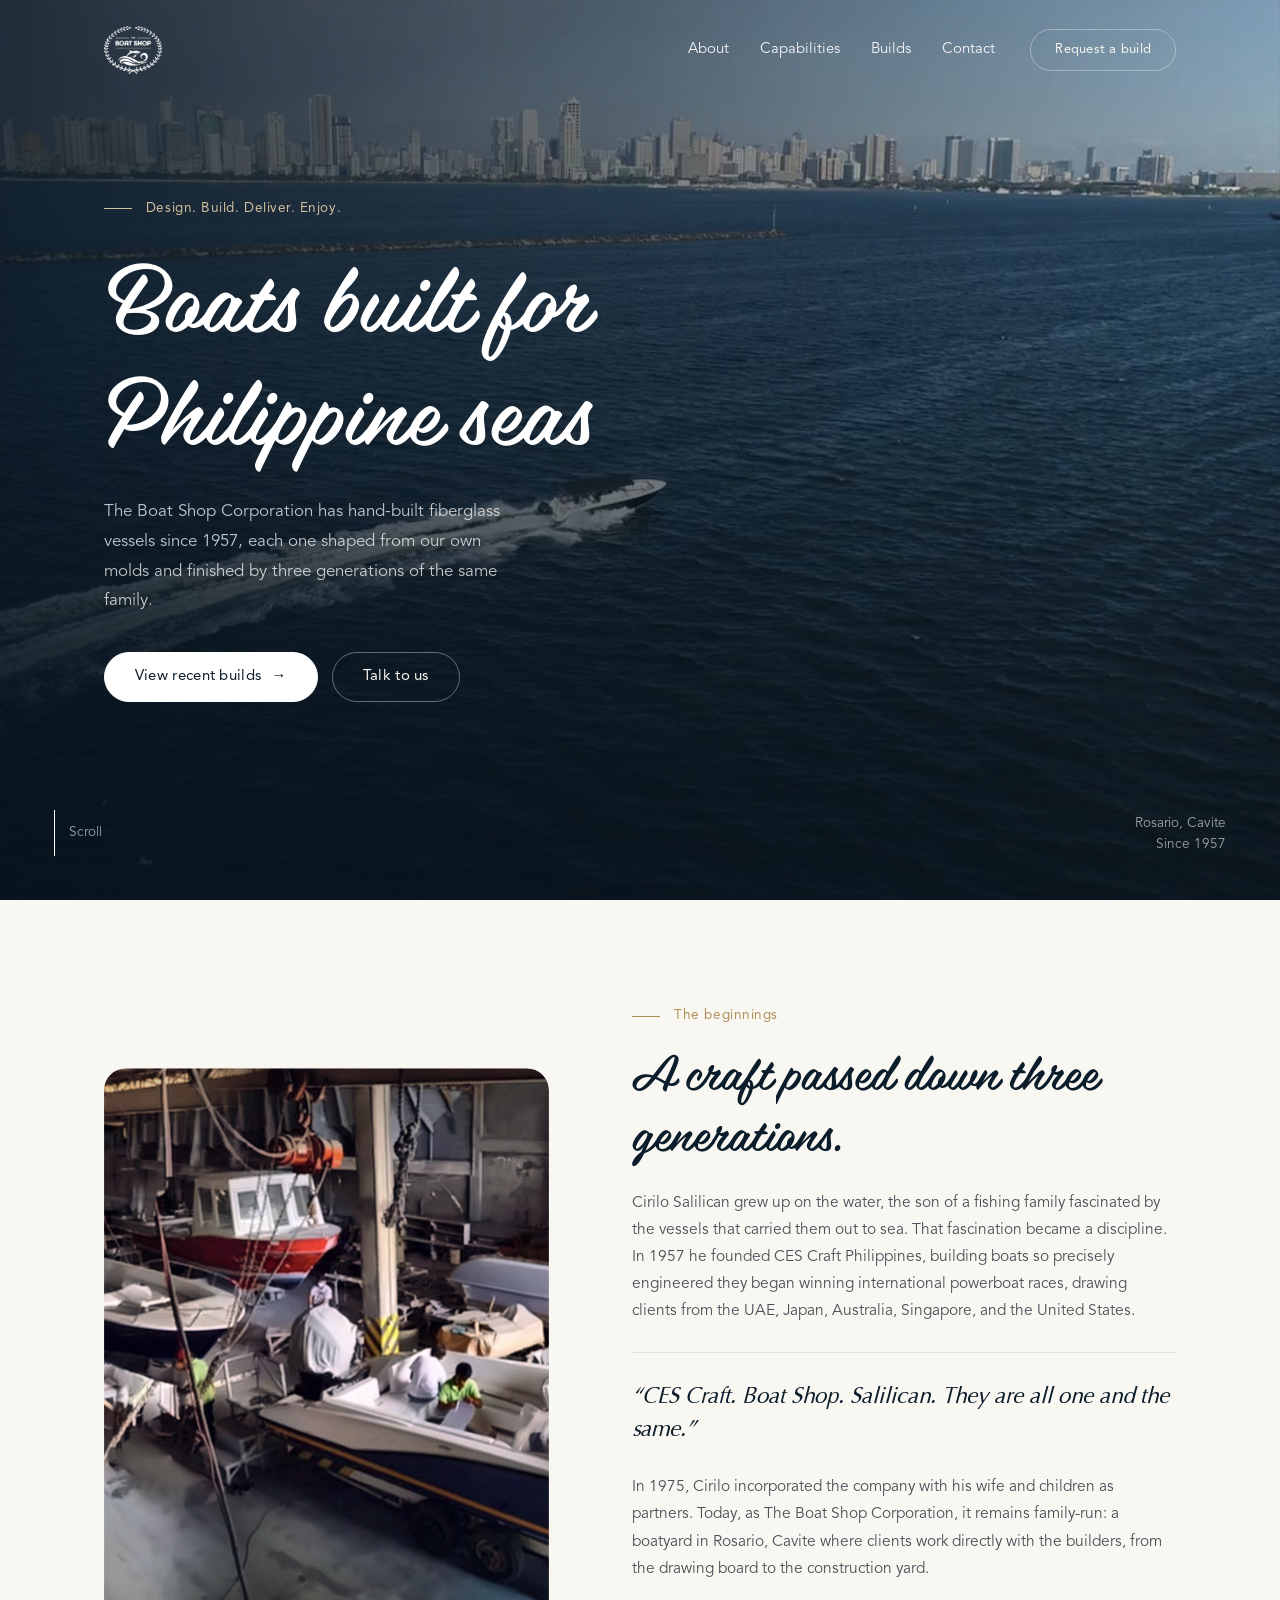
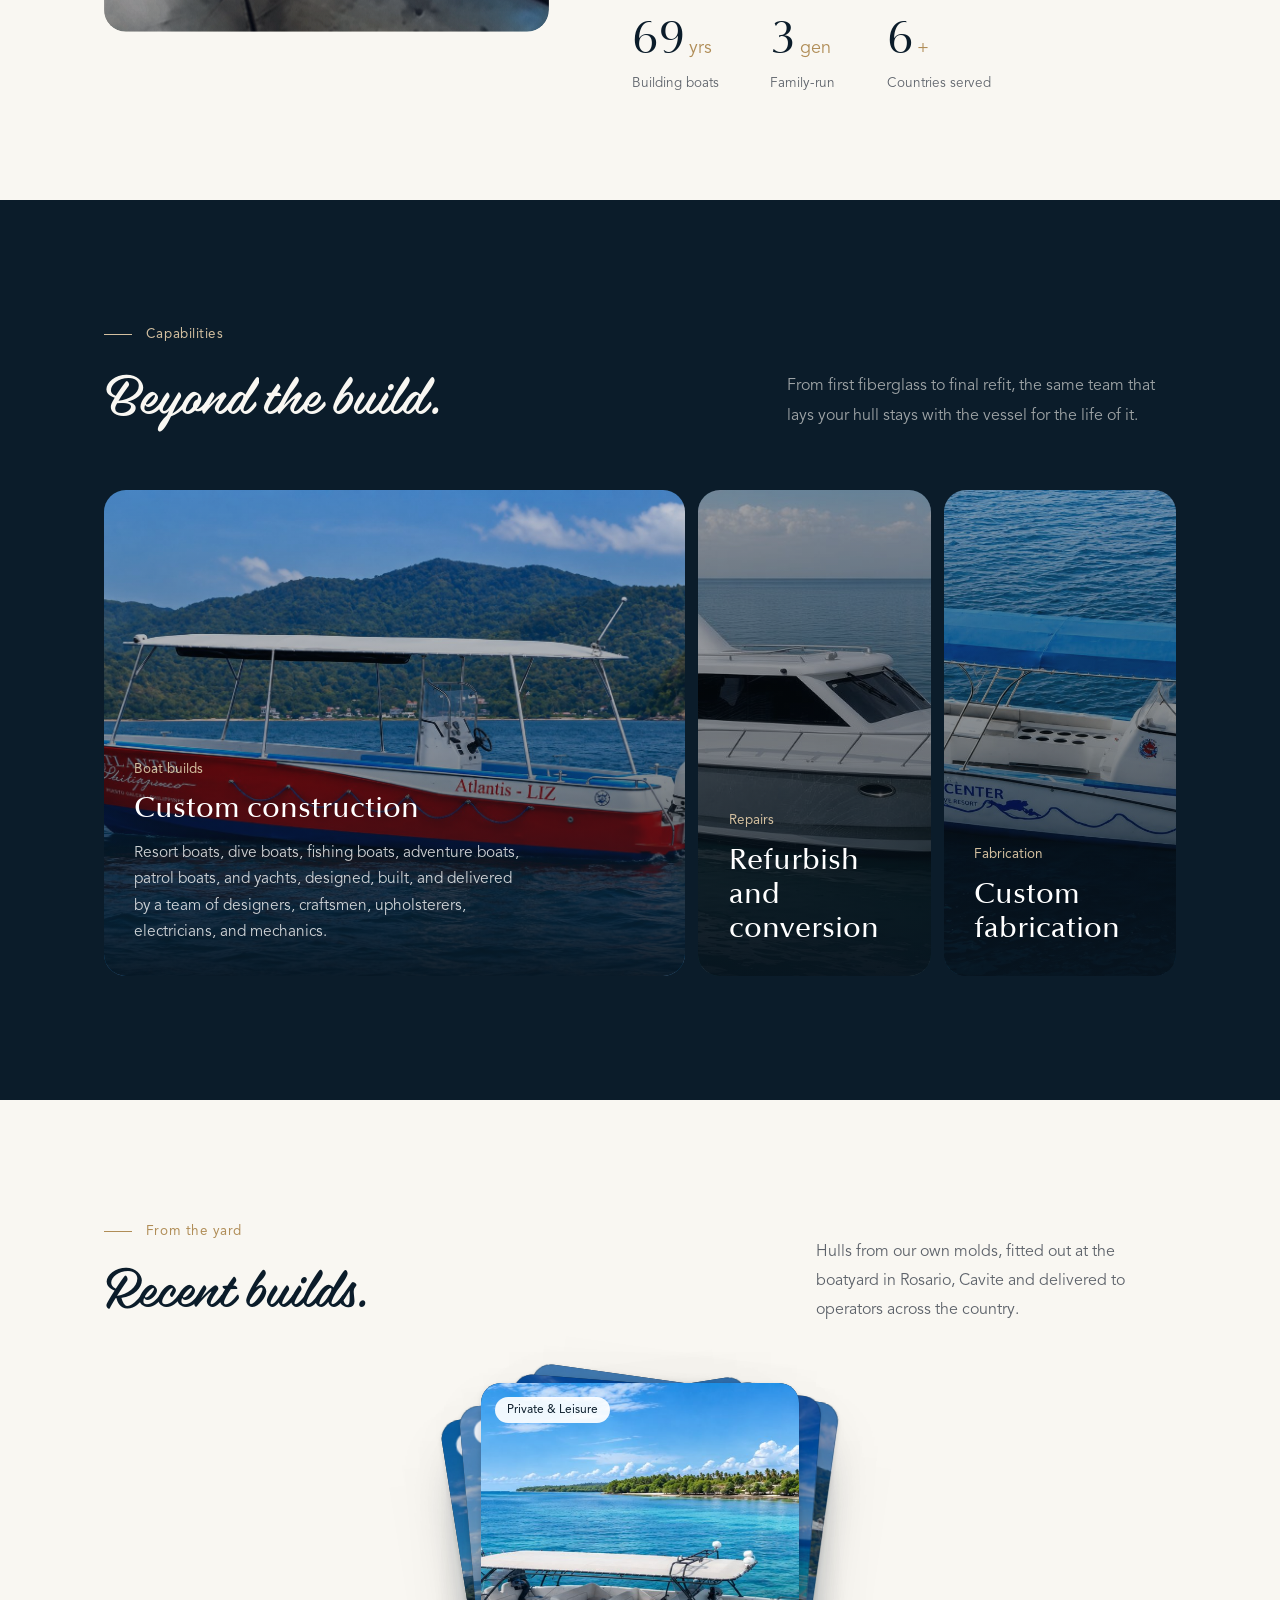
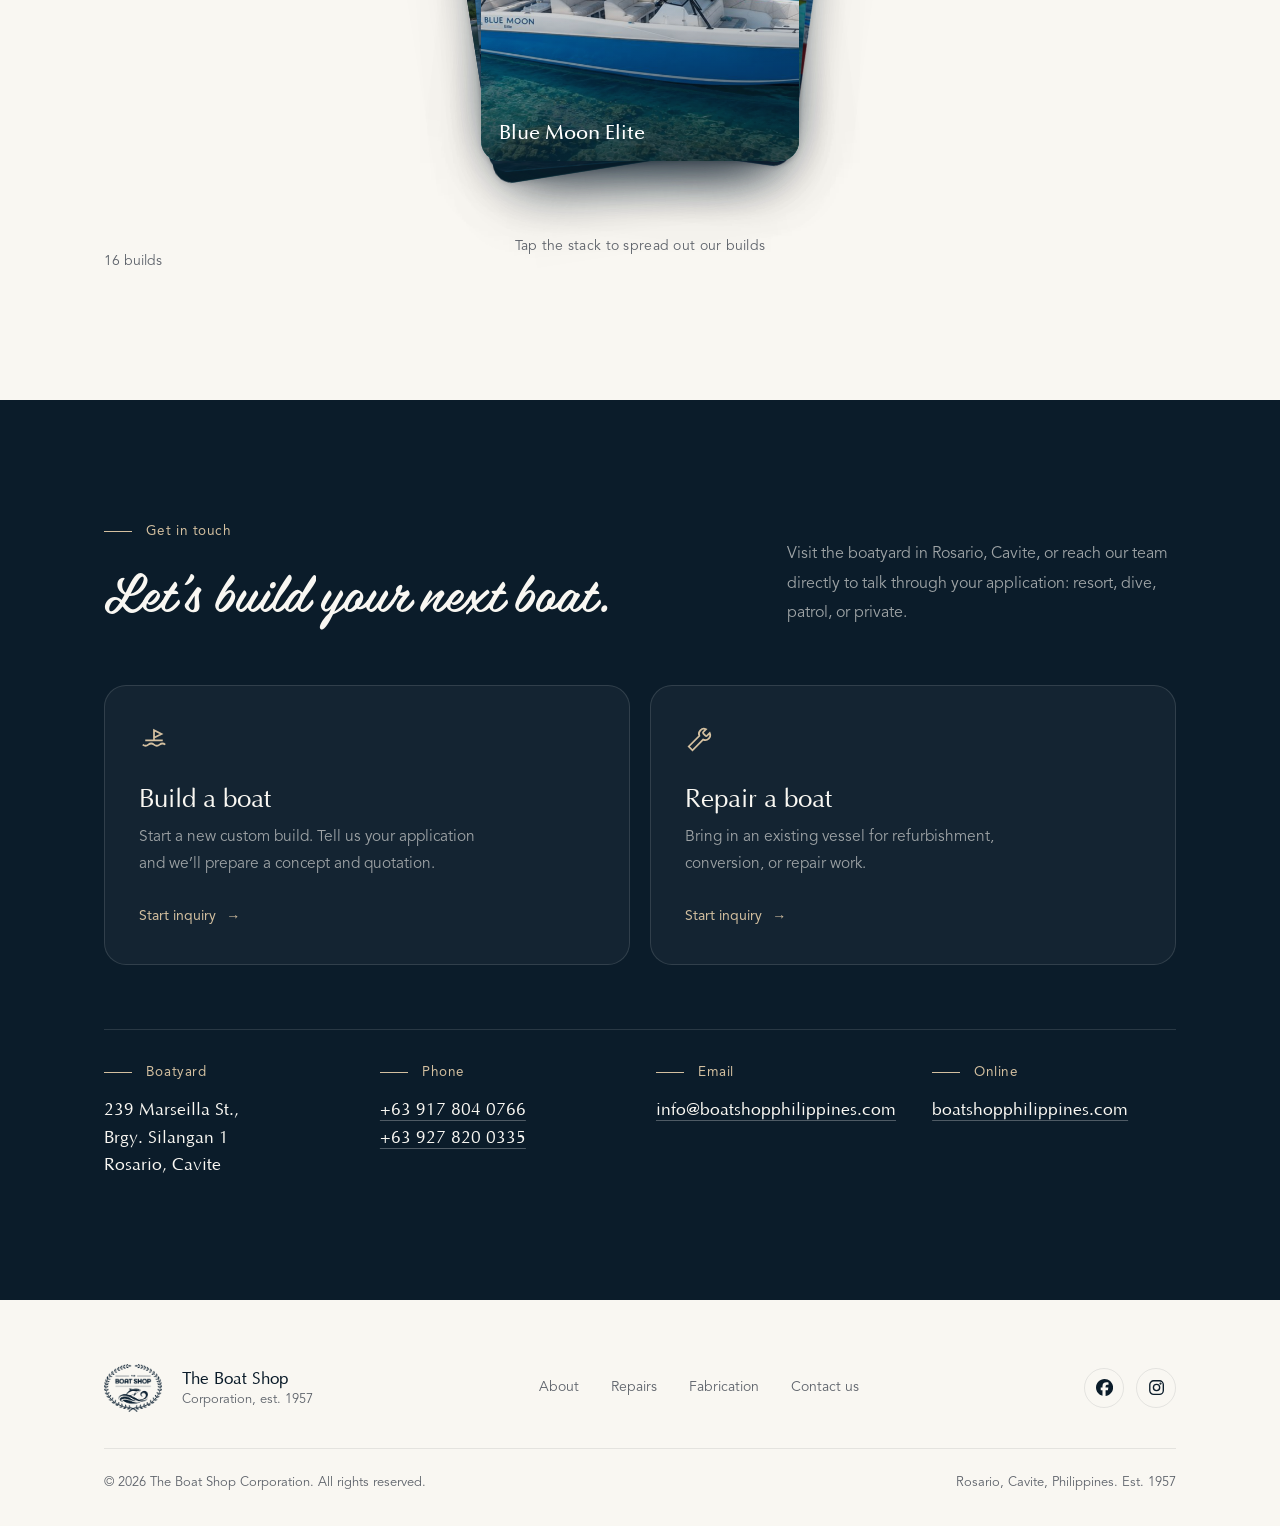
==== commit db9e07c4: "Add font preloads and styles to index.html" ====
--- a/index.html
+++ b/index.html
@@ -12,12 +12,32 @@
 <meta property="og:description" content="Custom fiberglass boats, repairs, and marine fabrication from a family-run Filipino boatbuilder since 1957."/>
 <meta property="og:image" content="assets/images/hero-poster.jpg"/>
 <meta name="twitter:card" content="summary_large_image"/>
-<link rel="preload" href="assets/fonts/belinda-new.woff2" as="font" type="font/woff2" crossorigin>
-<link rel="preload" href="assets/fonts/optima-regular.woff2" as="font" type="font/woff2" crossorigin>
 <script>
   document.documentElement.classList.add('js');
   try { if (sessionStorage.getItem('tbsc-intro')) document.documentElement.classList.add('no-intro'); } catch (e) {}
 </script>
+<link rel="preload" href="assets/fonts/belinda-new.woff2" as="font" type="font/woff2" crossorigin>
+<link rel="preload" href="assets/fonts/avenir-lt-pro-book.woff2" as="font" type="font/woff2" crossorigin>
+<link rel="preload" href="assets/fonts/optima-regular.woff2" as="font" type="font/woff2" crossorigin>
+<style id="brand-fonts">
+@font-face{font-family:'Avenir LT Pro';src:url('assets/fonts/avenir-lt-pro-light.woff2') format('woff2');font-weight:300;font-style:normal;font-display:block}
+@font-face{font-family:'Avenir LT Pro';src:url('assets/fonts/avenir-lt-pro-lightoblique.woff2') format('woff2');font-weight:300;font-style:italic;font-display:block}
+@font-face{font-family:'Avenir LT Pro';src:url('assets/fonts/avenir-lt-pro-book.woff2') format('woff2');font-weight:400;font-style:normal;font-display:block}
+@font-face{font-family:'Avenir LT Pro';src:url('assets/fonts/avenir-lt-pro-bookoblique.woff2') format('woff2');font-weight:400;font-style:italic;font-display:block}
+@font-face{font-family:'Avenir LT Pro';src:url('assets/fonts/avenir-lt-pro-roman.woff2') format('woff2');font-weight:500;font-style:normal;font-display:block}
+@font-face{font-family:'Avenir LT Pro';src:url('assets/fonts/avenir-lt-pro-oblique.woff2') format('woff2');font-weight:500;font-style:italic;font-display:block}
+@font-face{font-family:'Avenir LT Pro';src:url('assets/fonts/avenir-lt-pro-medium.woff2') format('woff2');font-weight:600;font-style:normal;font-display:block}
+@font-face{font-family:'Avenir LT Pro';src:url('assets/fonts/avenir-lt-pro-mediumoblique.woff2') format('woff2');font-weight:600;font-style:italic;font-display:block}
+@font-face{font-family:'Avenir LT Pro';src:url('assets/fonts/avenir-lt-pro-heavy.woff2') format('woff2');font-weight:800;font-style:normal;font-display:block}
+@font-face{font-family:'Avenir LT Pro';src:url('assets/fonts/avenir-lt-pro-heavyoblique.woff2') format('woff2');font-weight:800;font-style:italic;font-display:block}
+@font-face{font-family:'Avenir LT Pro';src:url('assets/fonts/avenir-lt-pro-black.woff2') format('woff2');font-weight:900;font-style:normal;font-display:block}
+@font-face{font-family:'Avenir LT Pro';src:url('assets/fonts/avenir-lt-pro-blackoblique.woff2') format('woff2');font-weight:900;font-style:italic;font-display:block}
+@font-face{font-family:'Optima';src:url('assets/fonts/optima-regular.woff2') format('woff2');font-weight:300 400;font-style:normal;font-display:block}
+@font-face{font-family:'Optima';src:url('assets/fonts/optima-medium.woff2') format('woff2');font-weight:500;font-style:normal;font-display:block}
+@font-face{font-family:'Optima';src:url('assets/fonts/optima-bold.woff2') format('woff2');font-weight:600 800;font-style:normal;font-display:block}
+@font-face{font-family:'Optima';src:url('assets/fonts/optima-italic.woff2') format('woff2');font-weight:300 500;font-style:italic;font-display:block}
+@font-face{font-family:'Belinda New';src:url('assets/fonts/belinda-new.woff2') format('woff2');font-weight:400;font-style:normal;font-display:block}
+</style>
 <link rel="stylesheet" href="css/styles.css">
 </head>
 <body>
--- a/css/styles.css
+++ b/css/styles.css
@@ -1,9 +1,4 @@
 /* ---------- Brand fonts (self-hosted) ---------- */
-@font-face{font-family:'Optima'; src:url('../assets/fonts/optima-regular.woff2') format('woff2'); font-weight:300 400; font-style:normal; font-display:swap;}
-@font-face{font-family:'Optima'; src:url('../assets/fonts/optima-medium.woff2') format('woff2'); font-weight:500; font-style:normal; font-display:swap;}
-@font-face{font-family:'Optima'; src:url('../assets/fonts/optima-bold.woff2') format('woff2'); font-weight:600 800; font-style:normal; font-display:swap;}
-@font-face{font-family:'Optima'; src:url('../assets/fonts/optima-italic.woff2') format('woff2'); font-weight:300 500; font-style:italic; font-display:swap;}
-@font-face{font-family:'Belinda New'; src:url('../assets/fonts/belinda-new.woff2') format('woff2'); font-weight:400; font-style:normal; font-display:swap;}
 
 /* ==========================================================================
    The Boat Shop Corporation — premium build
@@ -30,9 +25,9 @@
   --sec:clamp(72px,min(8.6vh,7vw),150px);
   --fs-body:clamp(16px,min(1.2vw,2vh),21px);
   --fs-small:clamp(13.5px,.98vw,17px);
-  --body:'Optima','Candara','Segoe UI',system-ui,sans-serif;
-  --display:var(--body);
-  --script:'Belinda New','Brush Script MT','Segoe Script',cursive;
+  --body:'Avenir LT Pro',sans-serif;
+  --display:'Optima',serif;
+  --script:'Belinda New',cursive;
   --num:var(--display);
 }
 
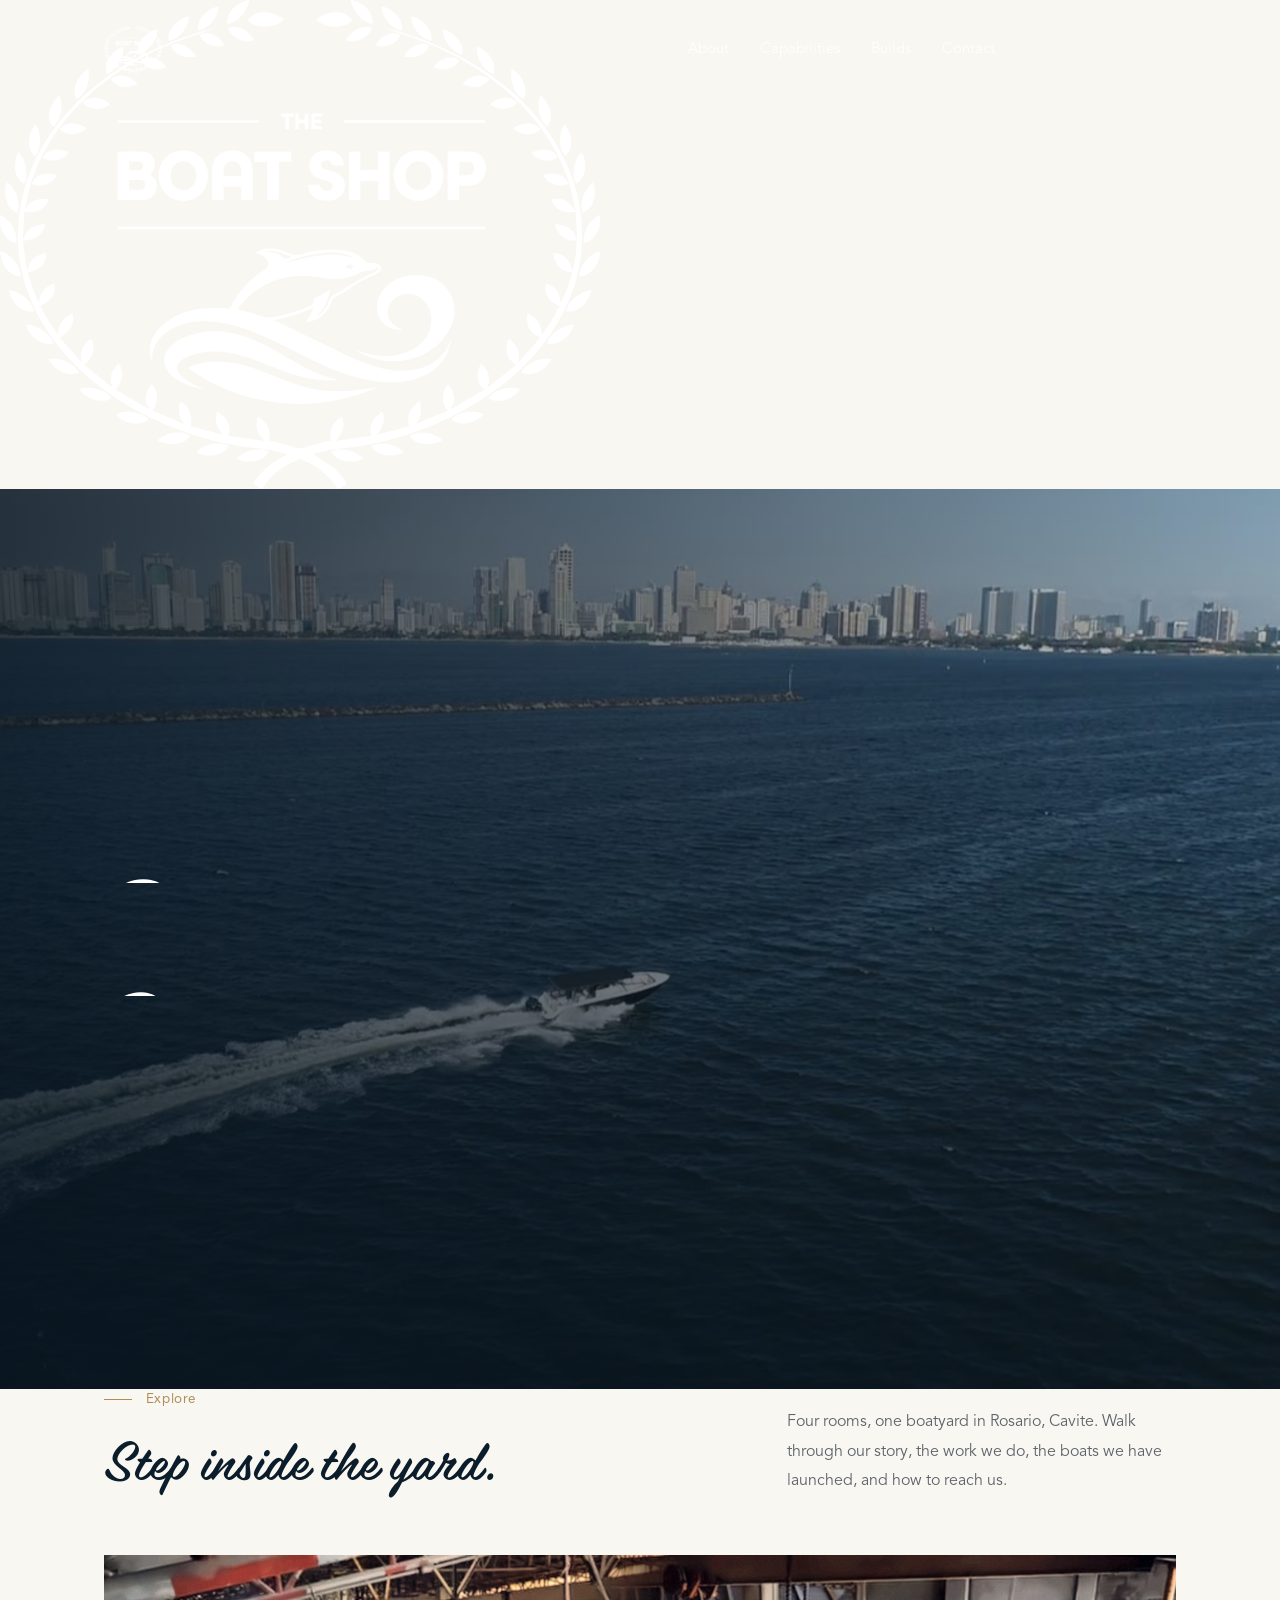
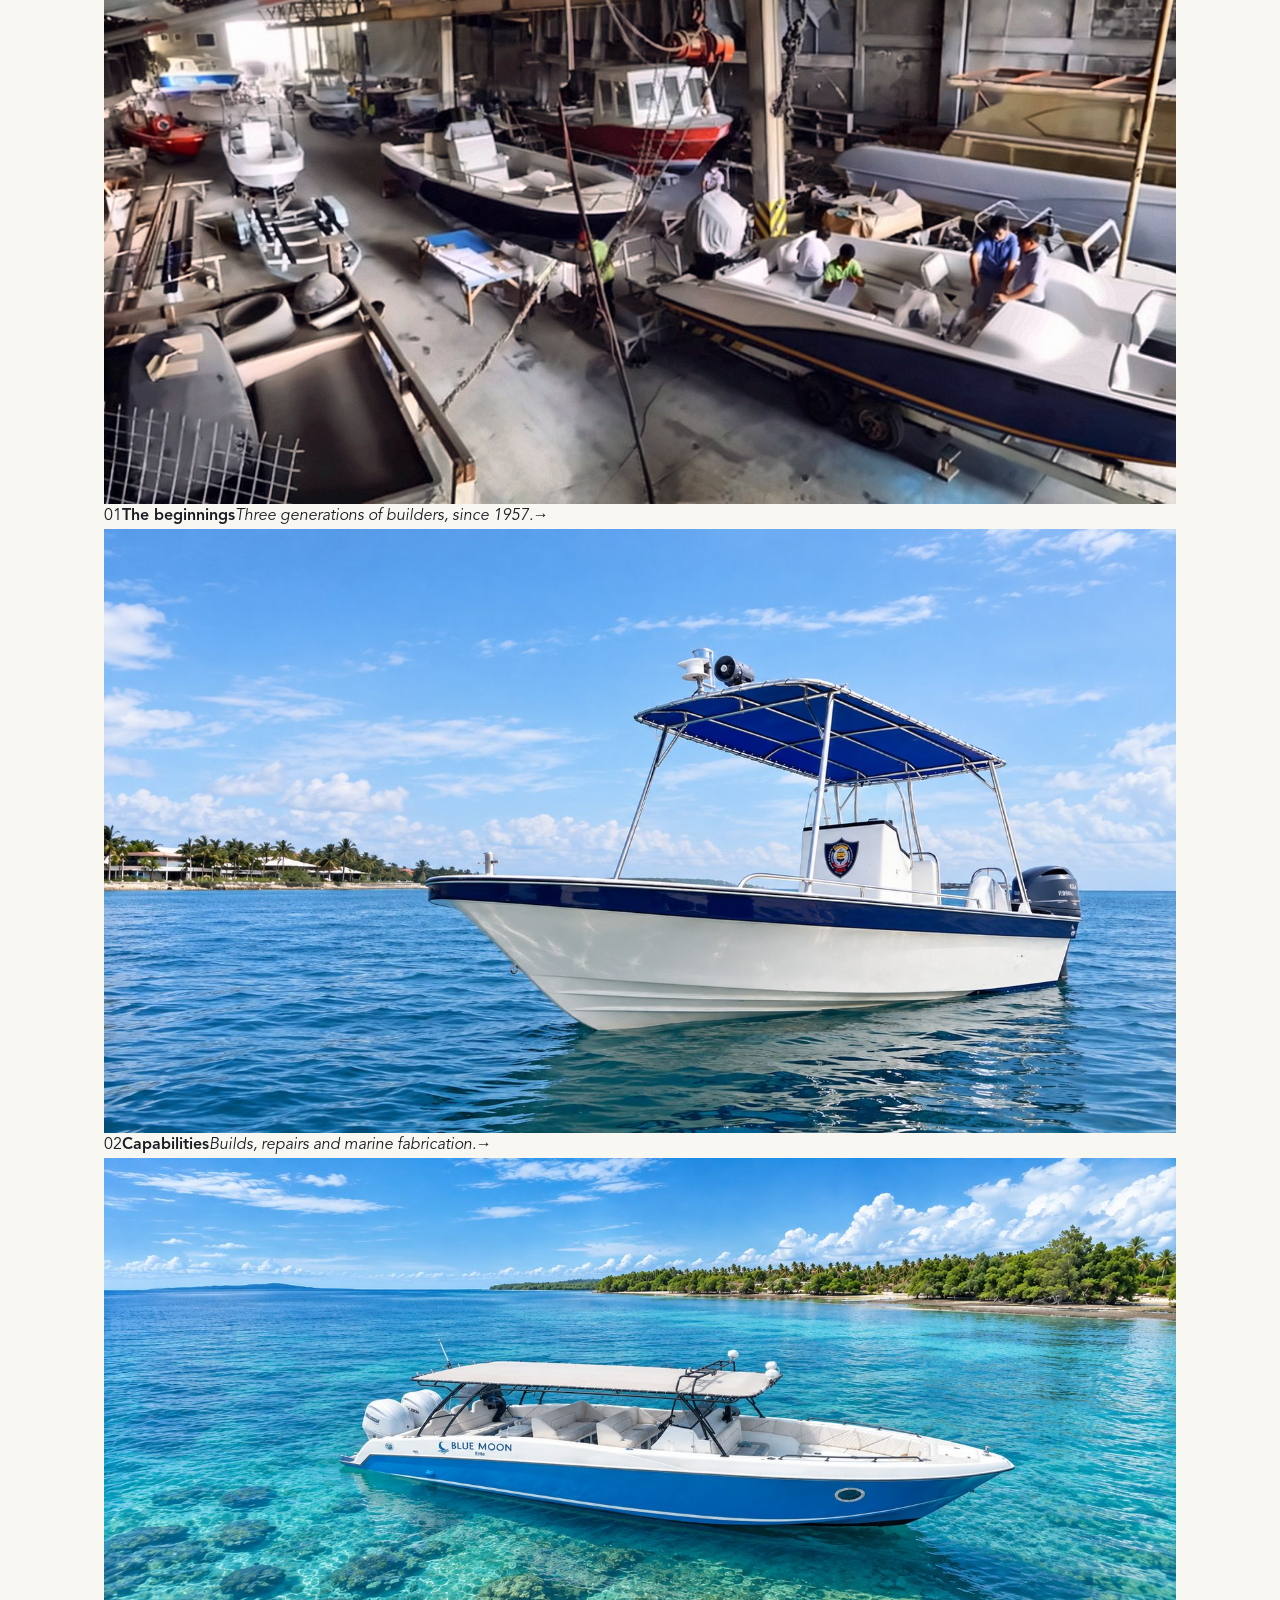
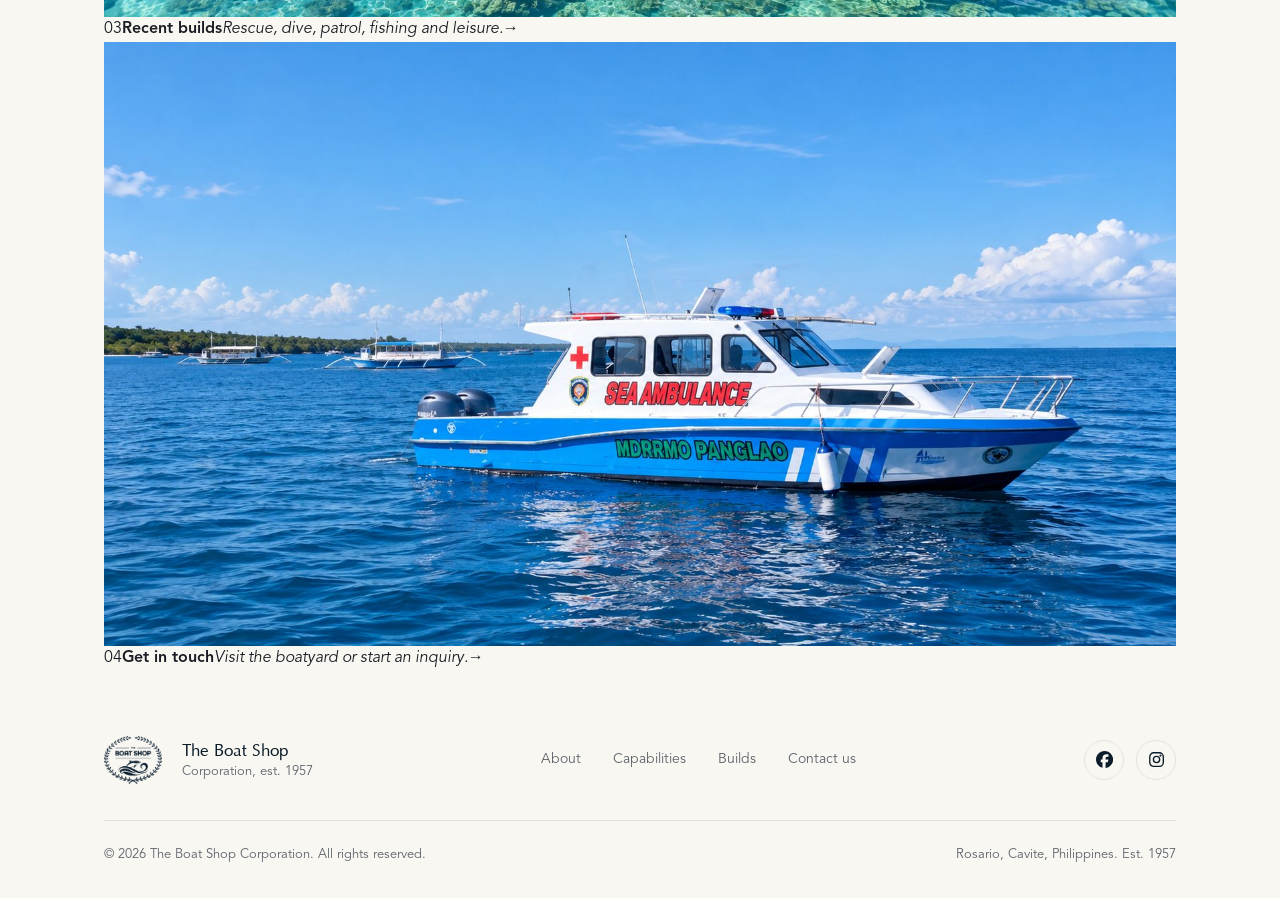
==== commit 05bca7c0: "Refactor navigation and update session storage handling" ====
--- a/index.html
+++ b/index.html
@@ -14,7 +14,7 @@
 <meta name="twitter:card" content="summary_large_image"/>
 <script>
   document.documentElement.classList.add('js');
-  try { if (sessionStorage.getItem('tbsc-intro')) document.documentElement.classList.add('no-intro'); } catch (e) {}
+  try { if (sessionStorage.getItem('tbsc-nav')) document.documentElement.classList.add('arriving'); if (sessionStorage.getItem('tbsc-intro')) document.documentElement.classList.add('no-intro'); } catch (e) {}
 </script>
 <link rel="preload" href="assets/fonts/belinda-new.woff2" as="font" type="font/woff2" crossorigin>
 <link rel="preload" href="assets/fonts/avenir-lt-pro-book.woff2" as="font" type="font/woff2" crossorigin>
@@ -40,27 +40,28 @@
 </style>
 <link rel="stylesheet" href="css/styles.css">
 </head>
-<body>
+<body class="home">
 
 <div class="intro" id="intro" aria-hidden="true">
   <img src="assets/images/logo-white.png" alt=""/>
   <div class="bar"></div>
 </div>
+<div class="curtain" id="curtain" aria-hidden="true"><img src="assets/images/logo-white.png" alt=""/></div>
 <div class="progress" id="progress" aria-hidden="true"></div>
 
 <header id="site-header">
   <div class="nav-inner">
-    <a href="#top" class="logo-mark" aria-label="The Boat Shop Corporation, home">
+    <a href="index.html" class="logo-mark" aria-label="The Boat Shop Corporation, home">
       <img class="logo-white-img" src="assets/images/logo-white.png" alt="The Boat Shop Corporation crest"/>
       <img class="logo-navy-img" src="assets/images/logo-navy.png" alt=""/>
     </a>
     <div class="nav-links">
       <nav id="primary-navigation" aria-label="Main navigation">
         <ul>
-          <li><a href="#legacy">About</a></li>
-          <li><a href="#capabilities">Capabilities</a></li>
-          <li><a href="#gallery">Builds</a></li>
-          <li><a href="#contact">Contact</a></li>
+          <li><a href="about.html">About</a></li>
+          <li><a href="capabilities.html">Capabilities</a></li>
+          <li><a href="builds.html">Builds</a></li>
+          <li><a href="contact.html">Contact</a></li>
         </ul>
       </nav>
       <button type="button" class="btn btn-ghost btn-sm js-inquiry-trigger" data-form-url="https://docs.google.com/forms/d/e/1FAIpQLSdglZTCsjjjnS9Xz04HMgk5vo55dq-pGL-_iDdlhTLxzVGUOg/viewform">Request a build</button>
@@ -80,209 +81,27 @@
     <h1 class="split" id="hero-title">Boats built for <br/>Philippine seas</h1>
     <p class="hero-fade" style="--d:.55s">The Boat Shop Corporation has hand-built fiberglass vessels since 1957, each one shaped from our own molds and finished by three generations of the same family.</p>
     <div class="hero-actions hero-fade" style="--d:.7s">
-      <a href="#gallery" class="btn btn-solid"><span>View recent builds</span><span class="arrow" aria-hidden="true">&rarr;</span></a>
+      <a href="builds.html" class="btn btn-solid"><span>View recent builds</span><span class="arrow" aria-hidden="true">&rarr;</span></a>
       <button type="button" class="btn btn-ghost js-inquiry-trigger" data-form-url="https://docs.google.com/forms/d/e/1FAIpQLSdglZTCsjjjnS9Xz04HMgk5vo55dq-pGL-_iDdlhTLxzVGUOg/viewform">Talk to us</button>
     </div>
   </div>
   <div class="scroll-cue hero-fade" style="--d:1s"><i aria-hidden="true"></i><span>Scroll</span></div>
   <div class="hero-since hero-fade" style="--d:1s">Rosario, Cavite<br/>Since 1957</div>
 </section>
-
-<section id="legacy" class="section">
-  <div class="wrap">
-    <div class="legacy-grid">
-      <div class="legacy-photo reveal-clip">
-        <img src="assets/images/beginnings.jpg" width="2727" height="1395" loading="lazy" decoding="async" alt="Inside The Boat Shop boatyard: fiberglass hulls in progress while builders review a boat on its trailer" id="legacy-img"/>
-      </div>
-      <div class="legacy-text">
-        <div class="label fade">The beginnings</div>
-        <h2 class="split">A craft passed down three generations.</h2>
-        <p class="fade">Cirilo Salilican grew up on the water, the son of a fishing family fascinated by the vessels that carried them out to sea. That fascination became a discipline. In 1957 he founded CES Craft Philippines, building boats so precisely engineered they began winning international powerboat races, drawing clients from the UAE, Japan, Australia, Singapore, and the United States.</p>
-        <p class="legacy-quote fade">&ldquo;CES Craft. Boat Shop. Salilican. They are all one and the same.&rdquo;</p>
-        <p class="fade">In 1975, Cirilo incorporated the company with his wife and children as partners. Today, as The Boat Shop Corporation, it remains family-run: a boatyard in Rosario, Cavite where clients work directly with the builders, from the drawing board to the construction yard.</p>
-        <div class="stat-row fade">
-          <div class="stat"><div class="num"><b data-count="70" style="font-weight:inherit">70</b><span class="u">yrs</span></div><div class="txt">Building boats</div></div>
-          <div class="stat"><div class="num"><b data-count="3" style="font-weight:inherit">3</b><span class="u">gen</span></div><div class="txt">Family-run</div></div>
-          <div class="stat"><div class="num"><b data-count="6" style="font-weight:inherit">6</b><span class="u">+</span></div><div class="txt">Countries served</div></div>
-        </div>
-      </div>
-    </div>
-  </div>
-</section>
-
-<section id="capabilities" class="section navy-bg light-on-dark">
+<section class="doors" aria-label="Explore the boatyard">
   <div class="wrap">
     <div class="head-row">
       <div>
-        <div class="label fade">Capabilities</div>
-        <h2 class="split">Beyond the build.</h2>
+        <div class="label fade">Explore</div>
+        <h2 class="split">Step inside the yard.</h2>
       </div>
-      <p class="lead fade">From first fiberglass to final refit, the same team that lays your hull stays with the vessel for the life of it.</p>
+      <p class="lead fade">Four rooms, one boatyard in Rosario, Cavite. Walk through our story, the work we do, the boats we have launched, and how to reach us.</p>
     </div>
-    <div class="caps fade" id="caps">
-      <article class="cap active" tabindex="0">
-        <img src="assets/images/builds/atlantis-liz.jpg" alt="" loading="lazy"/>
-        <div class="cap-body">
-          <span class="cap-tag">Boat builds</span>
-          <h3>Custom construction</h3>
-          <p>Resort boats, dive boats, fishing boats, adventure boats, patrol boats, and yachts, designed, built, and delivered by a team of designers, craftsmen, upholsterers, electricians, and mechanics.</p>
-        </div>
-      </article>
-      <article class="cap" tabindex="0">
-        <img src="assets/images/builds/manilyn-reyes.jpg" alt="" loading="lazy"/>
-        <div class="cap-body">
-          <span class="cap-tag">Repairs</span>
-          <h3>Refurbish and conversion</h3>
-          <p>Upgrading onboard technology, refurbishing interiors, and modernizing hull designs to bring existing vessels up to current standards.</p>
-        </div>
-      </article>
-      <article class="cap" tabindex="0">
-        <img src="assets/images/builds/blue-paradive-center.jpg" alt="" loading="lazy"/>
-        <div class="cap-body">
-          <span class="cap-tag">Fabrication</span>
-          <h3>Custom fabrication</h3>
-          <p>Bimini tops, wakeboard towers, boat trailers, and structural fiberglass and metal work built to withstand marine environments.</p>
-        </div>
-      </article>
-    </div>
-  </div>
-</section>
-
-<section id="gallery" class="builds is-stacked" aria-label="Recent builds">
-  <div class="builds-pin">
-    <div class="builds-head">
-      <div>
-        <div class="label fade">From the yard</div>
-        <h2 class="split">Recent builds.</h2>
-      </div>
-      <p class="fade">Hulls from our own molds, fitted out at the boatyard in Rosario, Cavite and delivered to operators across the country.</p>
-    </div>
-    <div class="deck" id="deck">
-        <button type="button" class="card" data-i="0" data-name="Blue Moon Elite" data-app="Private &amp; Leisure" data-engines="2" data-where="" aria-label="Blue Moon Elite, Private &amp; Leisure. View details">
-          <img src="assets/images/builds/blue-moon-elite.jpg" alt="Blue Moon Elite, The Boat Shop Corporation build" loading="lazy" decoding="async"/>
-          <span class="card-pill">Private &amp; Leisure</span>
-          <span class="card-name">Blue Moon Elite</span>
-        </button>
-        <button type="button" class="card" data-i="1" data-name="#HAPIsabela" data-app="Passenger &amp; Tourism" data-engines="1" data-where="Province of Isabela, Philippines" aria-label="#HAPIsabela, Passenger &amp; Tourism. View details">
-          <img src="assets/images/builds/hapisabela.jpg" alt="#HAPIsabela, The Boat Shop Corporation build" loading="lazy" decoding="async"/>
-          <span class="card-pill">Passenger &amp; Tourism</span>
-          <span class="card-name">#HAPIsabela</span>
-        </button>
-        <button type="button" class="card" data-i="2" data-name="Sug Adventurer" data-app="Passenger &amp; Tour" data-engines="" data-where="" aria-label="Sug Adventurer, Passenger &amp; Tour. View details">
-          <img src="assets/images/builds/sug-adventurer.jpg" alt="Sug Adventurer, The Boat Shop Corporation build" loading="lazy" decoding="async"/>
-          <span class="card-pill">Passenger &amp; Tour</span>
-          <span class="card-name">Sug Adventurer</span>
-        </button>
-        <button type="button" class="card" data-i="3" data-name="ABL" data-app="Dive &amp; Sportfishing" data-engines="2" data-where="" aria-label="ABL, Dive &amp; Sportfishing. View details">
-          <img src="assets/images/builds/abl.jpg" alt="ABL, The Boat Shop Corporation build" loading="lazy" decoding="async"/>
-          <span class="card-pill">Dive &amp; Sportfishing</span>
-          <span class="card-name">ABL</span>
-        </button>
-        <button type="button" class="card" data-i="4" data-name="Atlantis – LIZ" data-app="Dive Operators" data-engines="1" data-where="Puerto Galera, Oriental Mindoro" aria-label="Atlantis – LIZ, Dive Operators. View details">
-          <img src="assets/images/builds/atlantis-liz.jpg" alt="Atlantis – LIZ, The Boat Shop Corporation build" loading="lazy" decoding="async"/>
-          <span class="card-pill">Dive Operators</span>
-          <span class="card-name">Atlantis – LIZ</span>
-        </button>
-        <button type="button" class="card" data-i="5" data-name="Blue Paradive Center" data-app="Dive Operators" data-engines="1" data-where="" aria-label="Blue Paradive Center, Dive Operators. View details">
-          <img src="assets/images/builds/blue-paradive-center.jpg" alt="Blue Paradive Center, The Boat Shop Corporation build" loading="lazy" decoding="async"/>
-          <span class="card-pill">Dive Operators</span>
-          <span class="card-name">Blue Paradive Center</span>
-        </button>
-        <button type="button" class="card" data-i="6" data-name="Tech Asia" data-app="Dive &amp; Beach Operations" data-engines="" data-where="" aria-label="Tech Asia, Dive &amp; Beach Operations. View details">
-          <img src="assets/images/builds/tech-asia.jpg" alt="Tech Asia, The Boat Shop Corporation build" loading="lazy" decoding="async"/>
-          <span class="card-pill">Dive &amp; Beach Operations</span>
-          <span class="card-name">Tech Asia</span>
-        </button>
-        <button type="button" class="card" data-i="7" data-name="Patrol Boat — Outrigger" data-app="Security &amp; Government" data-engines="1" data-where="" aria-label="Patrol Boat — Outrigger, Security &amp; Government. View details">
-          <img src="assets/images/builds/patrol-boat-outrigger.jpg" alt="Patrol Boat — Outrigger, The Boat Shop Corporation build" loading="lazy" decoding="async"/>
-          <span class="card-pill">Security &amp; Government</span>
-          <span class="card-name">Patrol Boat — Outrigger</span>
-        </button>
-        <button type="button" class="card" data-i="8" data-name="Patrol Boat — Center Console" data-app="Security &amp; Government" data-engines="1" data-where="" aria-label="Patrol Boat — Center Console, Security &amp; Government. View details">
-          <img src="assets/images/builds/patrol-boat-center-console.jpg" alt="Patrol Boat — Center Console, The Boat Shop Corporation build" loading="lazy" decoding="async"/>
-          <span class="card-pill">Security &amp; Government</span>
-          <span class="card-name">Patrol Boat — Center Console</span>
-        </button>
-        <button type="button" class="card" data-i="9" data-name="Patrol Boat — Cabin Cruiser" data-app="Security &amp; Government" data-engines="2" data-where="" aria-label="Patrol Boat — Cabin Cruiser, Security &amp; Government. View details">
-          <img src="assets/images/builds/patrol-boat-cabin-cruiser.jpg" alt="Patrol Boat — Cabin Cruiser, The Boat Shop Corporation build" loading="lazy" decoding="async"/>
-          <span class="card-pill">Security &amp; Government</span>
-          <span class="card-name">Patrol Boat — Cabin Cruiser</span>
-        </button>
-        <button type="button" class="card" data-i="10" data-name="Patrol Boat — Tunay at Natural" data-app="Security &amp; Government" data-engines="2" data-where="" aria-label="Patrol Boat — Tunay at Natural, Security &amp; Government. View details">
-          <img src="assets/images/builds/patrol-boat-tunay-at-natural.jpg" alt="Patrol Boat — Tunay at Natural, The Boat Shop Corporation build" loading="lazy" decoding="async"/>
-          <span class="card-pill">Security &amp; Government</span>
-          <span class="card-name">Patrol Boat — Tunay at Natural</span>
-        </button>
-        <button type="button" class="card" data-i="11" data-name="Sea Ambulance — MDRRMO Panglao" data-app="Medical Evacuation" data-engines="2" data-where="Panglao, Bohol" aria-label="Sea Ambulance — MDRRMO Panglao, Medical Evacuation. View details">
-          <img src="assets/images/builds/sea-ambulance-mdrrmo-panglao.jpg" alt="Sea Ambulance — MDRRMO Panglao, The Boat Shop Corporation build" loading="lazy" decoding="async"/>
-          <span class="card-pill">Medical Evacuation</span>
-          <span class="card-name">Sea Ambulance — MDRRMO Panglao</span>
-        </button>
-        <button type="button" class="card" data-i="12" data-name="Sea Ambulance — Tunay at Natural" data-app="Medical Evacuation" data-engines="1" data-where="" aria-label="Sea Ambulance — Tunay at Natural, Medical Evacuation. View details">
-          <img src="assets/images/builds/sea-ambulance-tunay-at-natural.jpg" alt="Sea Ambulance — Tunay at Natural, The Boat Shop Corporation build" loading="lazy" decoding="async"/>
-          <span class="card-pill">Medical Evacuation</span>
-          <span class="card-name">Sea Ambulance — Tunay at Natural</span>
-        </button>
-        <button type="button" class="card" data-i="13" data-name="Calista" data-app="Private &amp; Fishing" data-engines="2" data-where="" aria-label="Calista, Private &amp; Fishing. View details">
-          <img src="assets/images/builds/calista.jpg" alt="Calista, The Boat Shop Corporation build" loading="lazy" decoding="async"/>
-          <span class="card-pill">Private &amp; Fishing</span>
-          <span class="card-name">Calista</span>
-        </button>
-        <button type="button" class="card" data-i="14" data-name="Manilyn Reynes" data-app="Private &amp; Leisure" data-engines="2" data-where="" aria-label="Manilyn Reynes, Private &amp; Leisure. View details">
-          <img src="assets/images/builds/manilyn-reyes.jpg" alt="Manilyn Reynes, The Boat Shop Corporation build" loading="lazy" decoding="async"/>
-          <span class="card-pill">Private &amp; Leisure</span>
-          <span class="card-name">Manilyn Reynes</span>
-        </button>
-        <button type="button" class="card" data-i="15" data-name="RedWhale" data-app="Passenger Ferry" data-engines="" data-where="" aria-label="RedWhale, Passenger Ferry. View details">
-          <img src="assets/images/builds/redwhale.jpg" alt="RedWhale, The Boat Shop Corporation build" loading="lazy" decoding="async"/>
-          <span class="card-pill">Passenger Ferry</span>
-          <span class="card-name">RedWhale</span>
-        </button>
-    </div>
-    <div class="builds-foot">
-      <div class="deck-count" id="deck-count">16 builds</div>
-      <div class="deck-caption" id="deck-caption" aria-live="polite">
-        <div class="deck-hint" id="deck-hint">Tap the stack to spread out our builds</div>
-        <div class="c-app" id="c-app">&nbsp;</div>
-        <div class="c-row">
-          <button type="button" class="m-btn c-arrow" id="deck-prev" aria-label="Previous build"><svg width="16" height="16" viewBox="0 0 24 24" fill="none" stroke="currentColor" stroke-width="1.6" aria-hidden="true"><path d="M15 6l-6 6 6 6"/></svg></button>
-          <div class="c-name" id="c-name">&nbsp;</div>
-          <button type="button" class="m-btn c-arrow" id="deck-next" aria-label="Next build"><svg width="16" height="16" viewBox="0 0 24 24" fill="none" stroke="currentColor" stroke-width="1.6" aria-hidden="true"><path d="M9 6l6 6-6 6"/></svg></button>
-        </div>
-      </div>
-      <div class="deck-cta"><button type="button" class="btn btn-navy btn-sm" id="deck-open">View details</button></div>
-    </div>
-  </div>
-</section>
-
-<section id="contact" class="section navy-bg light-on-dark">
-  <div class="wrap">
-    <div class="head-row" style="margin-bottom:56px;">
-      <div>
-        <div class="label fade">Get in touch</div>
-        <h2 class="split">Let&rsquo;s build your next boat.</h2>
-      </div>
-      <p class="lead fade">Visit the boatyard in Rosario, Cavite, or reach our team directly to talk through your application: resort, dive, patrol, or private.</p>
-    </div>
-    <div class="inquiry-cards fade">
-      <button type="button" class="inquiry-card js-inquiry-trigger" data-form-url="https://docs.google.com/forms/d/e/1FAIpQLSdglZTCsjjjnS9Xz04HMgk5vo55dq-pGL-_iDdlhTLxzVGUOg/viewform">
-        <span class="inquiry-icon"><svg width="30" height="30" viewBox="0 0 24 24" fill="none" stroke="currentColor" stroke-width="1.4"><path d="M3 16.5c1.5 1.2 3 1.2 4.5 0s3-1.2 4.5 0 3 1.2 4.5 0 3-1.2 4.5 0"/><path d="M5 13 19 13"/><path d="M12 13V5l6 3-6 3"/></svg></span>
-        <span class="inquiry-title">Build a boat</span>
-        <span class="inquiry-desc">Start a new custom build. Tell us your application and we&rsquo;ll prepare a concept and quotation.</span>
-        <span class="inquiry-arrow">Start inquiry <i aria-hidden="true">&rarr;</i></span>
-      </button>
-      <button type="button" class="inquiry-card js-inquiry-trigger" data-form-url="https://docs.google.com/forms/d/e/1FAIpQLSdTlH8OLP0uCBGl0tUjUernNv5gksFTtBsg7QxEzMsLUBcDBw/viewform">
-        <span class="inquiry-icon"><svg width="30" height="30" viewBox="0 0 24 24" fill="none" stroke="currentColor" stroke-width="1.4"><path d="M14.7 6.3a1 1 0 0 0 0 1.4l1.6 1.6a1 1 0 0 0 1.4 0l2.1-2.1a4 4 0 0 1-5.3 5.3L6 21l-3-3 8.5-8.5a4 4 0 0 1 5.3-5.3l-2.1 2.1z"/></svg></span>
-        <span class="inquiry-title">Repair a boat</span>
-        <span class="inquiry-desc">Bring in an existing vessel for refurbishment, conversion, or repair work.</span>
-        <span class="inquiry-arrow">Start inquiry <i aria-hidden="true">&rarr;</i></span>
-      </button>
-    </div>
-    <div class="contact-grid fade">
-      <div class="contact-item"><div class="label">Boatyard</div><div class="val">239 Marseilla St.,<br/>Brgy. Silangan 1<br/>Rosario, Cavite</div></div>
-      <div class="contact-item"><div class="label">Phone</div><div class="val"><a href="tel:+639178040766">+63 917 804 0766</a><br/><a href="tel:+639278200335">+63 927 820 0335</a></div></div>
-      <div class="contact-item"><div class="label">Email</div><div class="val"><a href="mailto:info@boatshopphilippines.com">info@boatshopphilippines.com</a></div></div>
-      <div class="contact-item"><div class="label">Online</div><div class="val"><a href="https://boatshopphilippines.com" target="_blank" rel="noopener noreferrer">boatshopphilippines.com</a></div></div>
+    <div class="door-grid">
+      <a class="door fade" href="about.html" style="--d:.0s"><img src="assets/images/beginnings.jpg" alt="" loading="lazy"/><span class="door-num">01</span><span class="door-body"><b>The beginnings</b><i>Three generations of builders, since 1957.</i></span><span class="door-go" aria-hidden="true">&rarr;</span></a>
+      <a class="door fade" href="capabilities.html" style="--d:.08s"><img src="assets/images/builds/patrol-boat-center-console.jpg" alt="" loading="lazy"/><span class="door-num">02</span><span class="door-body"><b>Capabilities</b><i>Builds, repairs and marine fabrication.</i></span><span class="door-go" aria-hidden="true">&rarr;</span></a>
+      <a class="door fade" href="builds.html" style="--d:.16s"><img src="assets/images/builds/blue-moon-elite.jpg" alt="" loading="lazy"/><span class="door-num">03</span><span class="door-body"><b>Recent builds</b><i>Rescue, dive, patrol, fishing and leisure.</i></span><span class="door-go" aria-hidden="true">&rarr;</span></a>
+      <a class="door fade" href="contact.html" style="--d:.24s"><img src="assets/images/builds/sea-ambulance-mdrrmo-panglao.jpg" alt="" loading="lazy"/><span class="door-num">04</span><span class="door-body"><b>Get in touch</b><i>Visit the boatyard or start an inquiry.</i></span><span class="door-go" aria-hidden="true">&rarr;</span></a>
     </div>
   </div>
 </section>
@@ -293,15 +112,15 @@
   <div class="wrap">
     <div class="footer-top">
       <div class="footer-brand">
-        <a href="#top" class="logo-mark" aria-label="The Boat Shop Corporation, home"><img class="logo-navy-img" style="opacity:1" src="assets/images/logo-navy.png" alt="The Boat Shop Corporation crest"/></a>
+        <a href="index.html" class="logo-mark" aria-label="The Boat Shop Corporation, home"><img class="logo-navy-img" style="opacity:1" src="assets/images/logo-navy.png" alt="The Boat Shop Corporation crest"/></a>
         <span class="footer-name">The Boat Shop<small>Corporation, est. 1957</small></span>
       </div>
       <nav class="footer-nav" aria-label="Footer navigation">
         <ul>
-          <li><a href="#legacy">About</a></li>
-          <li><a href="#capabilities">Repairs</a></li>
-          <li><a href="#capabilities">Fabrication</a></li>
-          <li><a href="#contact">Contact us</a></li>
+          <li><a href="about.html">About</a></li>
+          <li><a href="capabilities.html">Capabilities</a></li>
+          <li><a href="builds.html">Builds</a></li>
+          <li><a href="contact.html">Contact us</a></li>
         </ul>
       </nav>
       <div class="footer-social" aria-label="Follow us on social media">
@@ -316,28 +135,6 @@
   </div>
 </footer>
 
-<!-- Build detail -->
-<div class="modal" id="modal" role="dialog" aria-modal="true" aria-labelledby="m-title" aria-hidden="true">
-  <div class="modal-scrim" id="modal-scrim"></div>
-  <div class="modal-panel" id="modal-panel">
-    <button type="button" class="m-btn modal-close" id="m-close" aria-label="Close details"><svg width="16" height="16" viewBox="0 0 24 24" fill="none" stroke="currentColor" stroke-width="1.8" stroke-linecap="round"><path d="M6 6l12 12M18 6 6 18"/></svg></button>
-    <div class="modal-media" id="m-media"><img id="m-img" src="" alt=""/></div>
-    <div class="modal-body" id="m-body">
-      <div class="modal-app" id="m-app"></div>
-      <h3 id="m-title"></h3>
-      <div class="specs" id="m-specs"></div>
-      <p class="modal-note">Length, beam, capacity, engine and fuel details are shared on request, configured to your operation.</p>
-      <div class="modal-actions">
-        <button type="button" class="btn btn-navy btn-sm js-inquiry-trigger" data-form-url="https://docs.google.com/forms/d/e/1FAIpQLSdglZTCsjjjnS9Xz04HMgk5vo55dq-pGL-_iDdlhTLxzVGUOg/viewform">Ask about a similar build</button>
-        <div class="modal-nav">
-          <button type="button" class="m-btn" id="m-prev" aria-label="Previous build"><svg width="16" height="16" viewBox="0 0 24 24" fill="none" stroke="currentColor" stroke-width="1.6"><path d="M15 6l-6 6 6 6"/></svg></button>
-          <button type="button" class="m-btn" id="m-next" aria-label="Next build"><svg width="16" height="16" viewBox="0 0 24 24" fill="none" stroke="currentColor" stroke-width="1.6"><path d="M9 6l6 6-6 6"/></svg></button>
-        </div>
-      </div>
-    </div>
-  </div>
-</div>
-
 <script src="js/main.js" defer></script>
 </body>
 </html>
